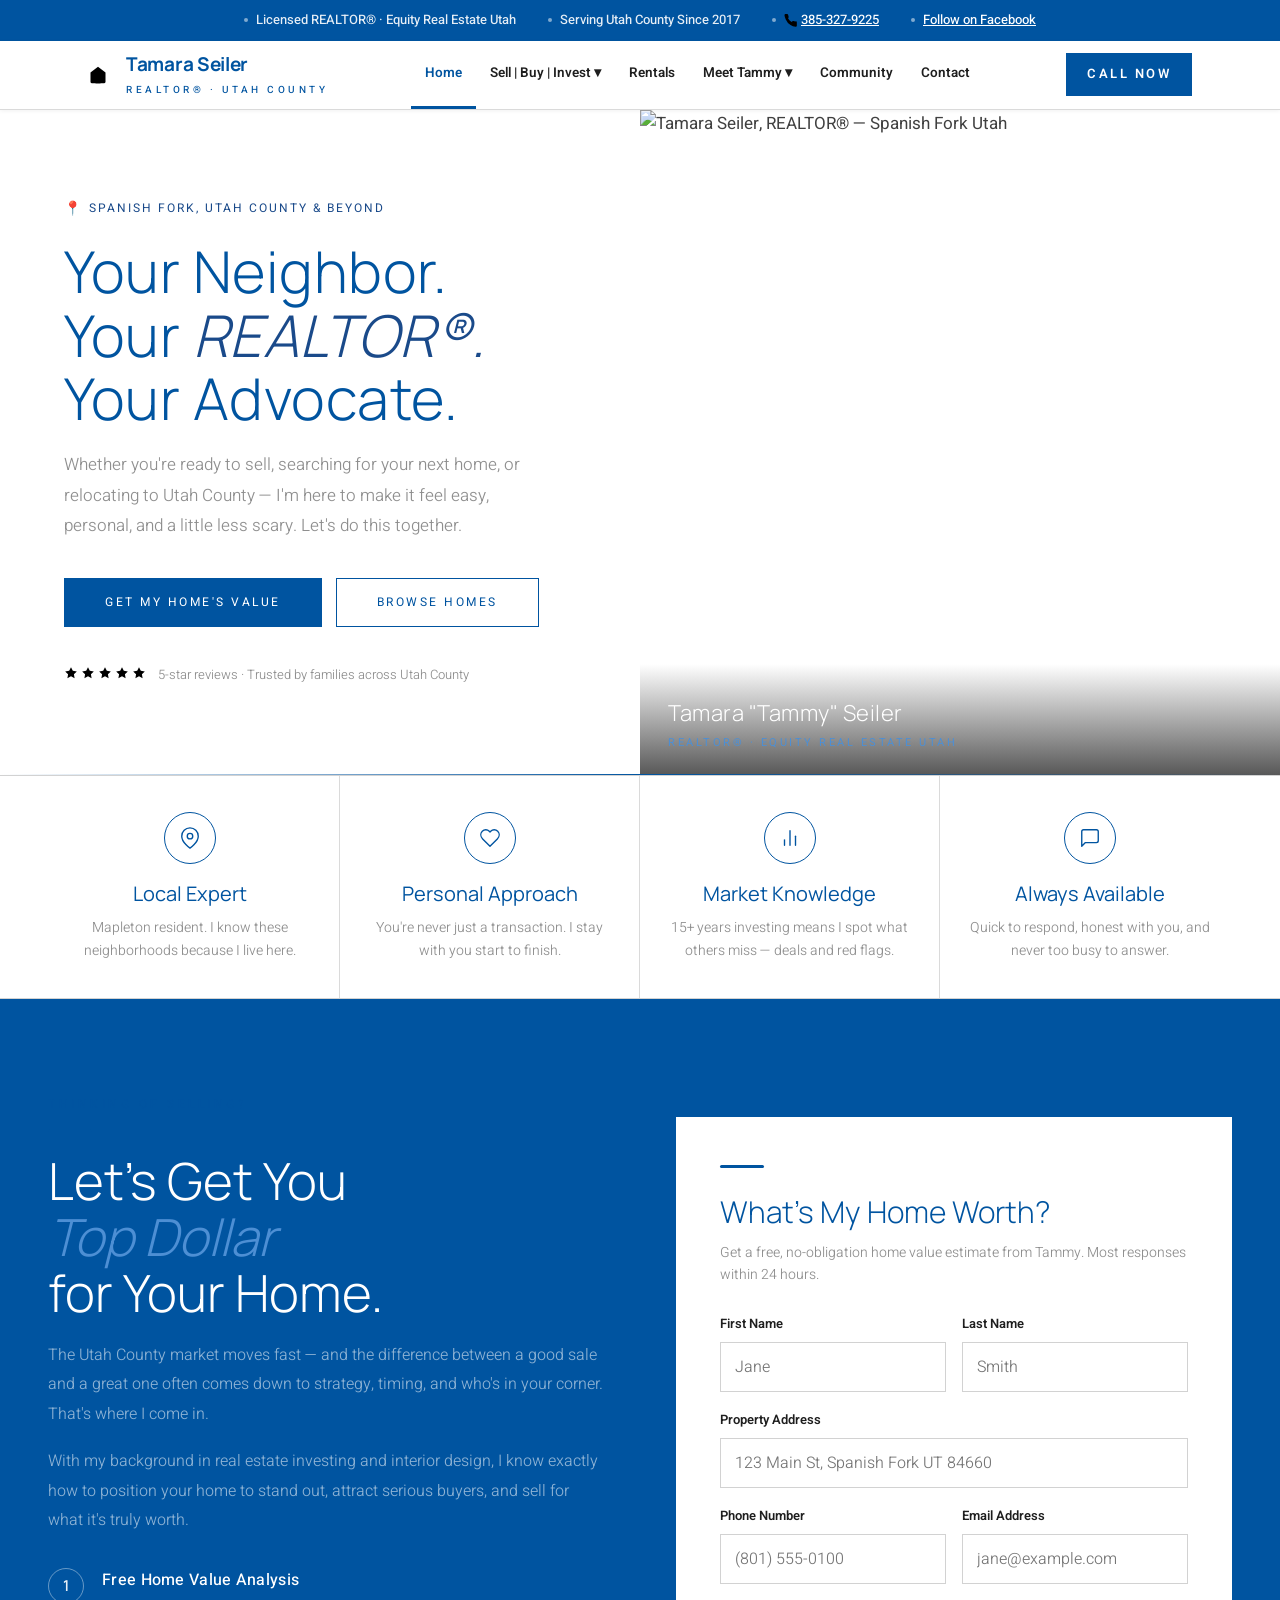
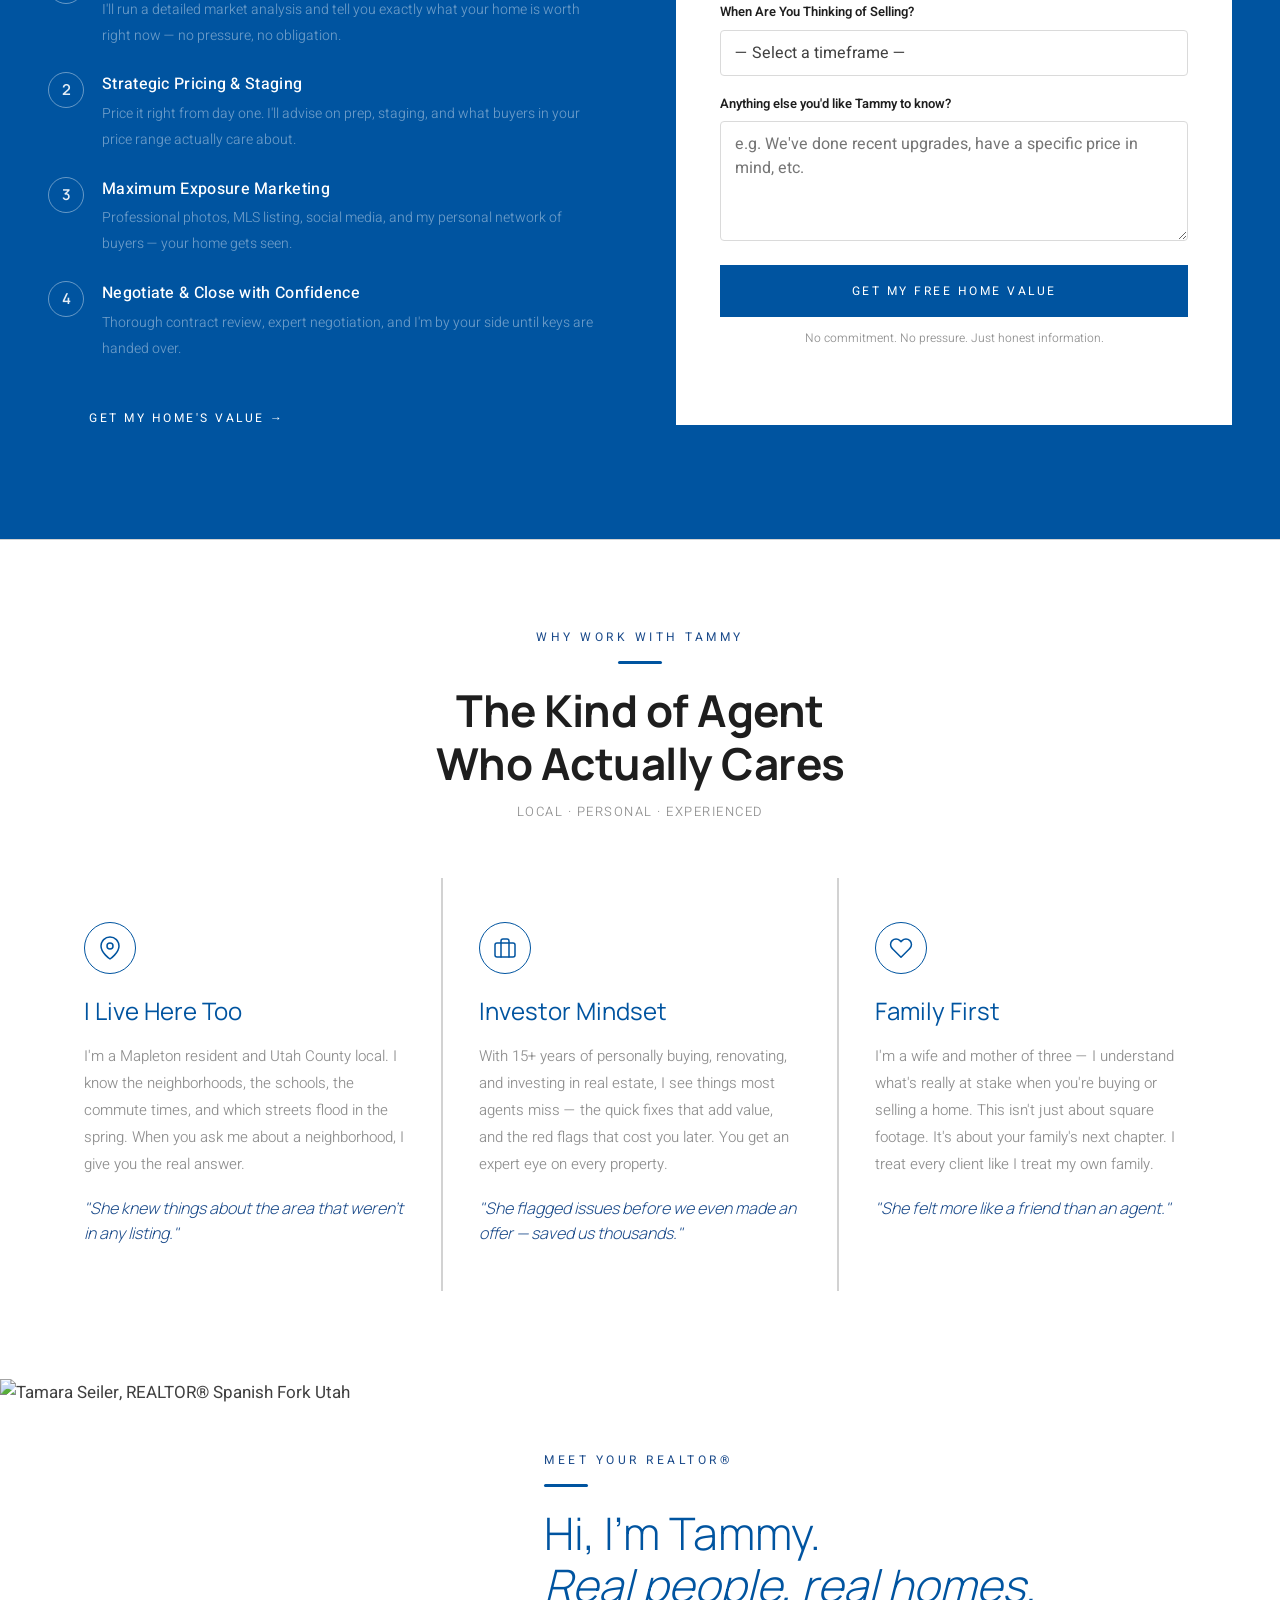
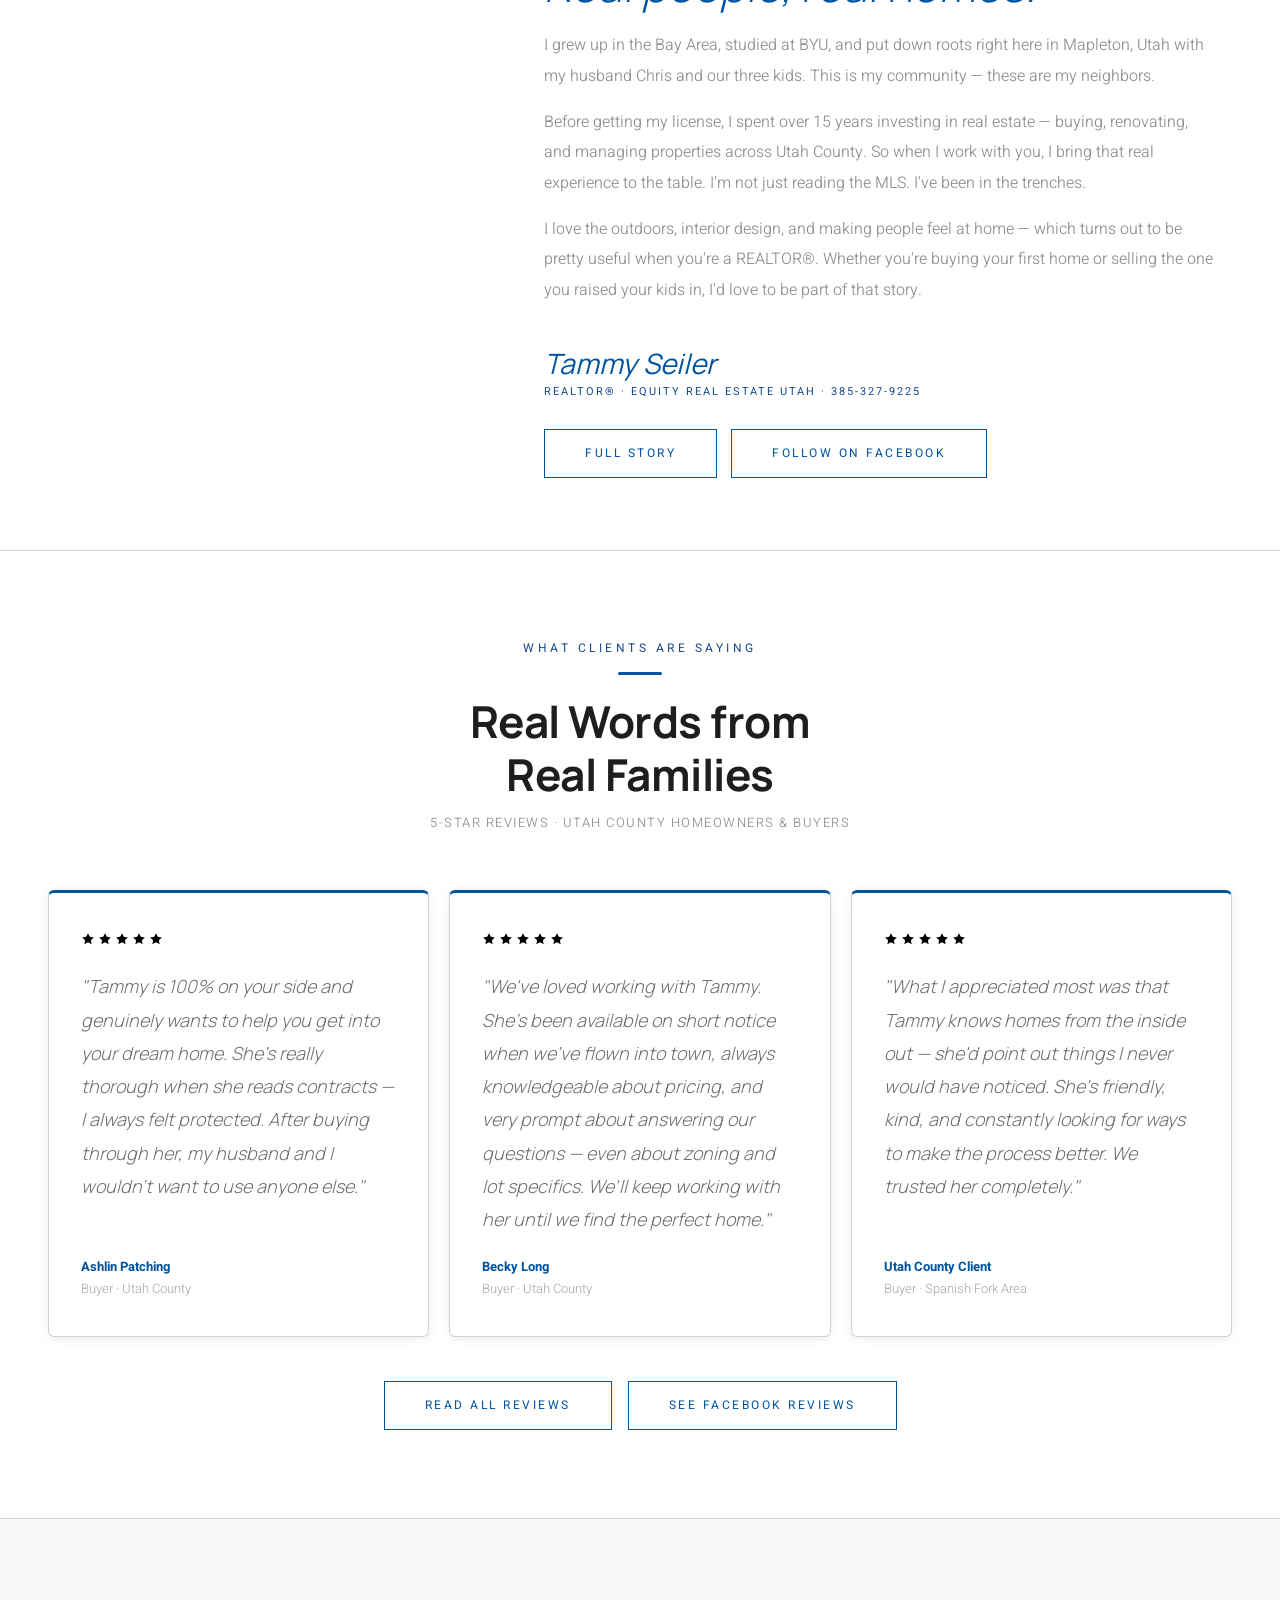
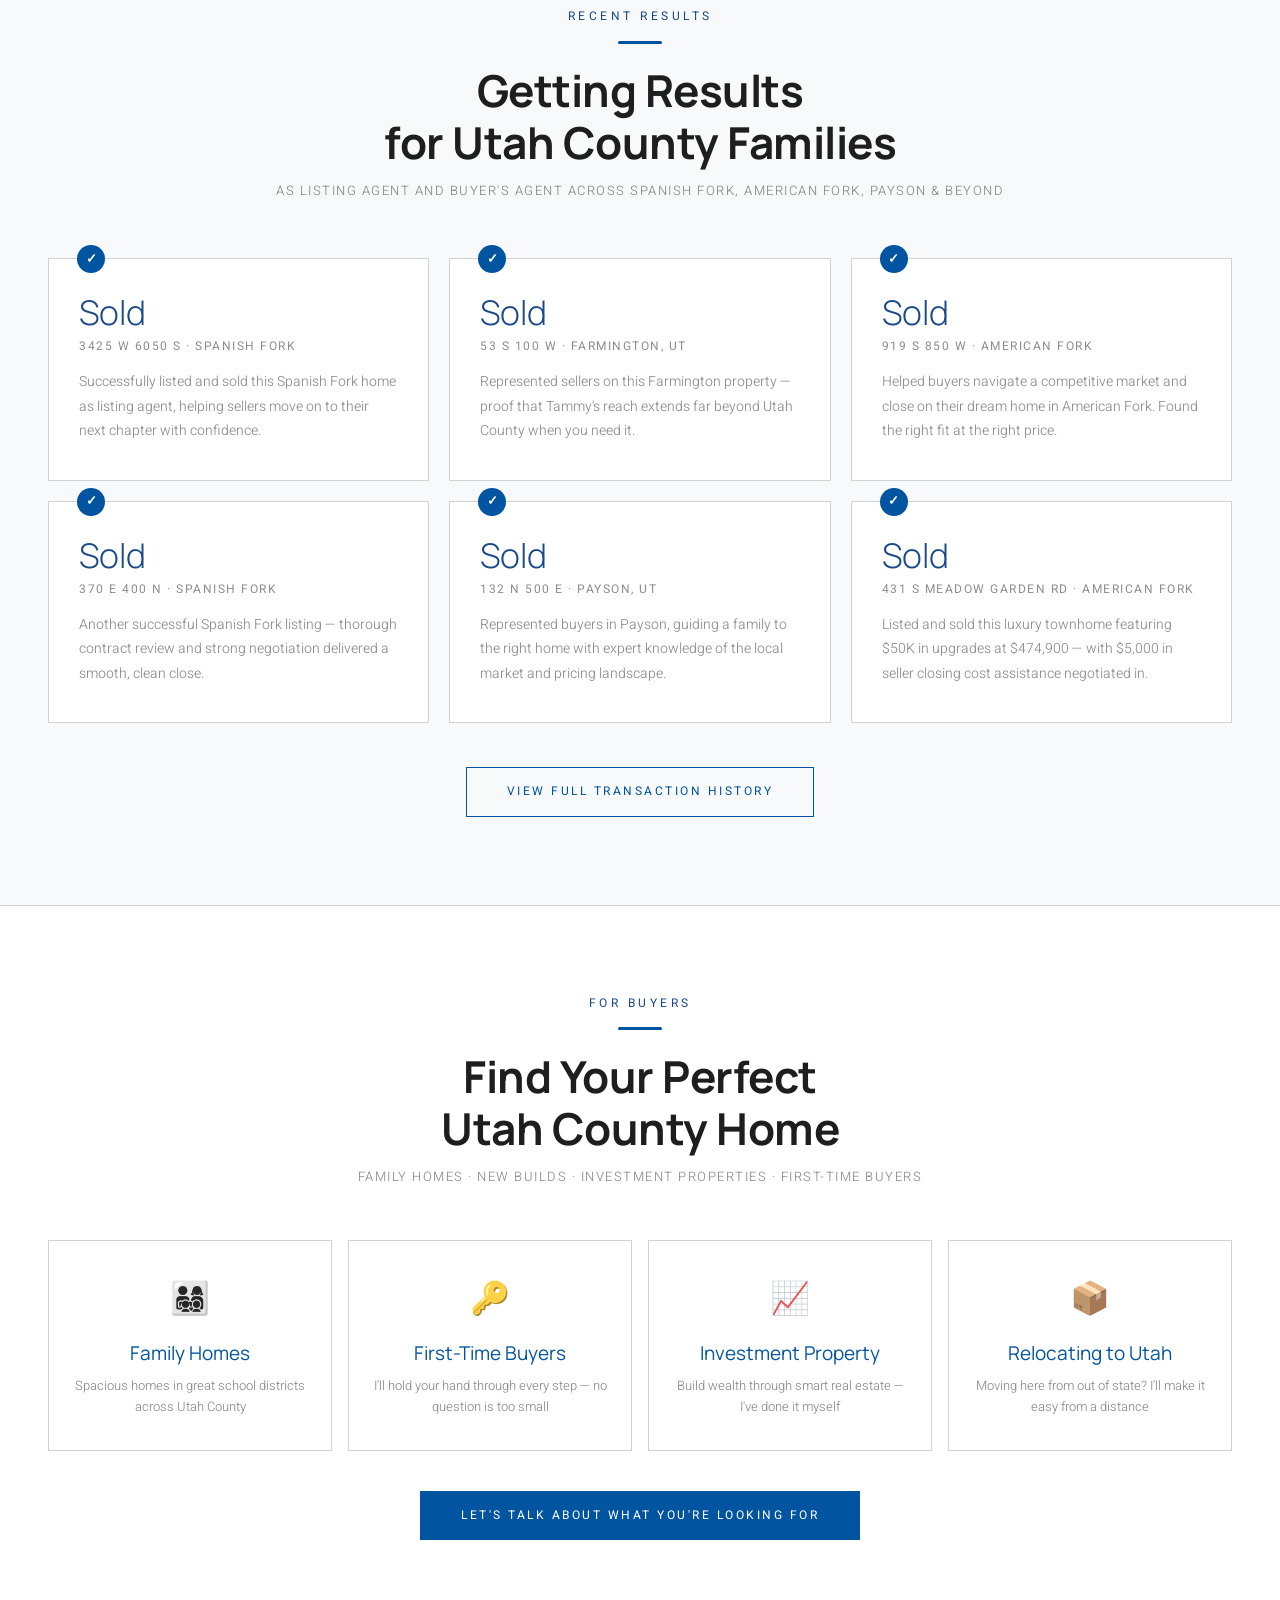
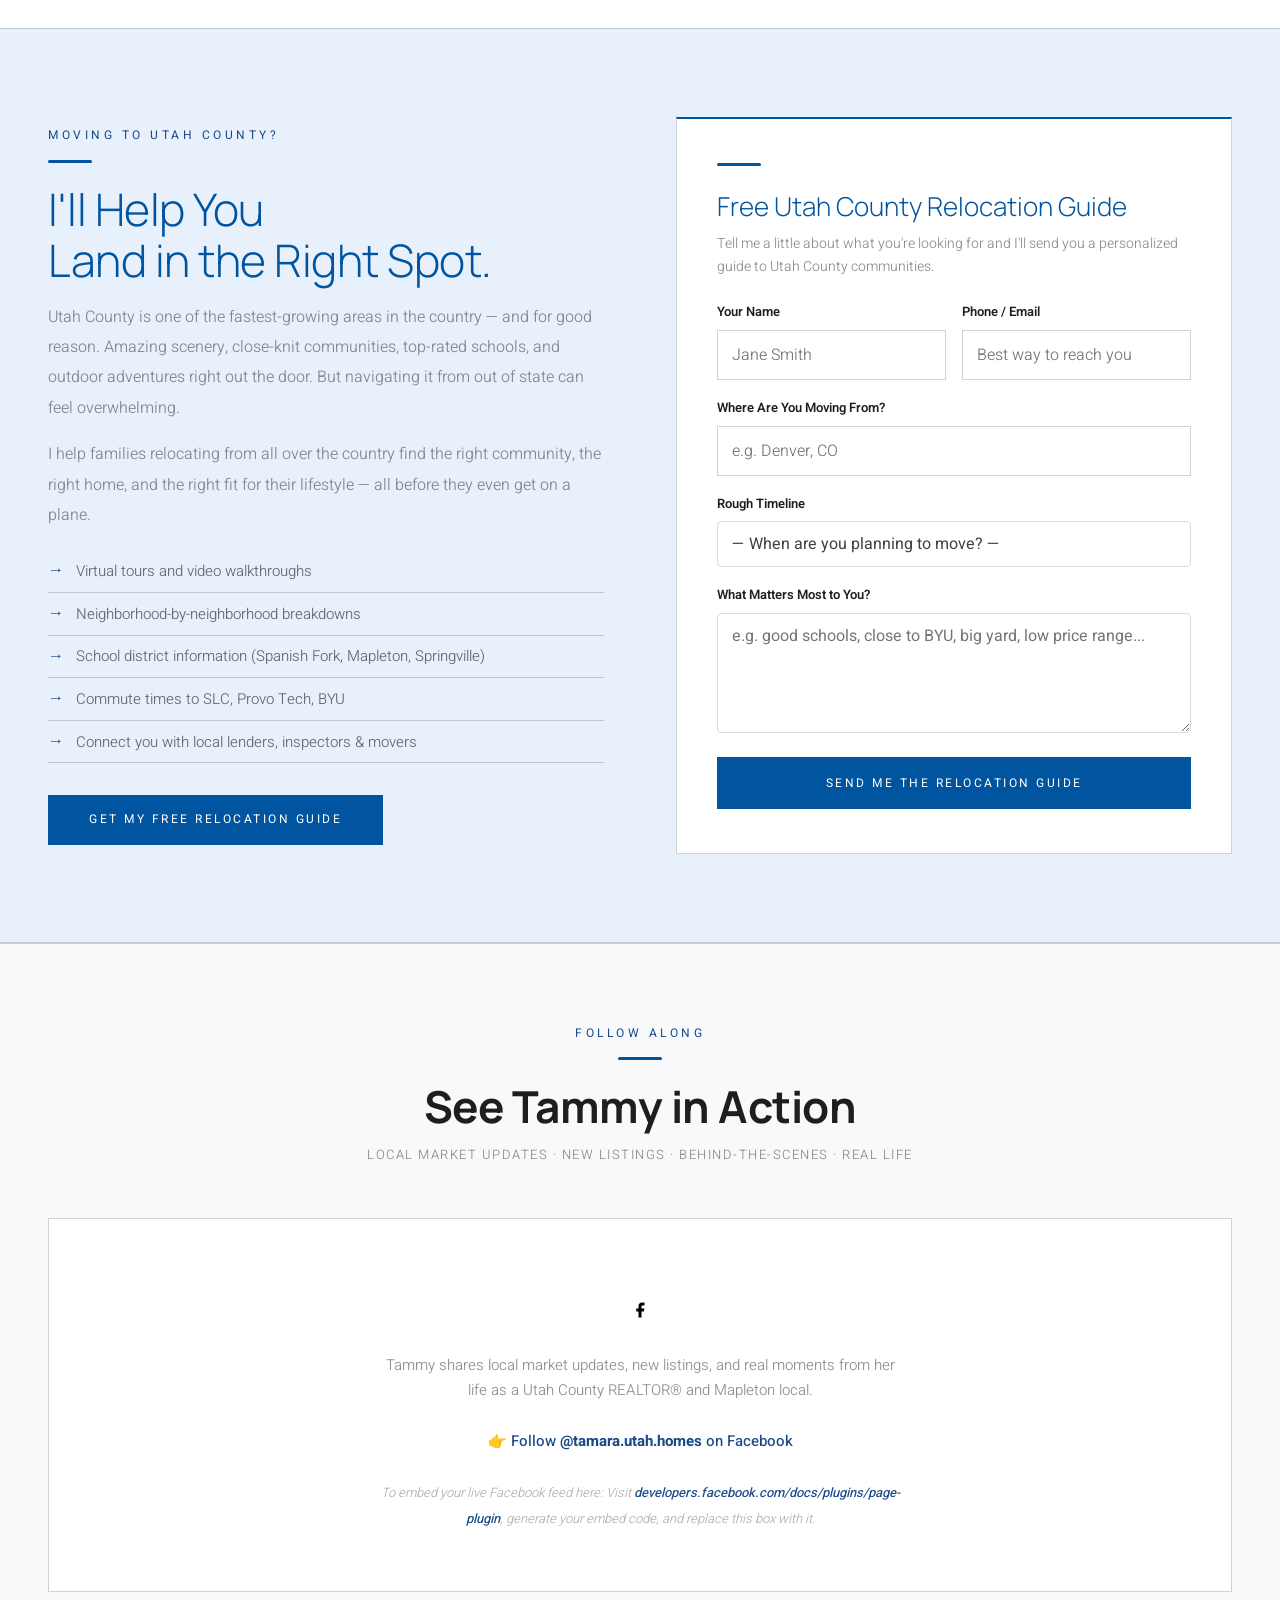
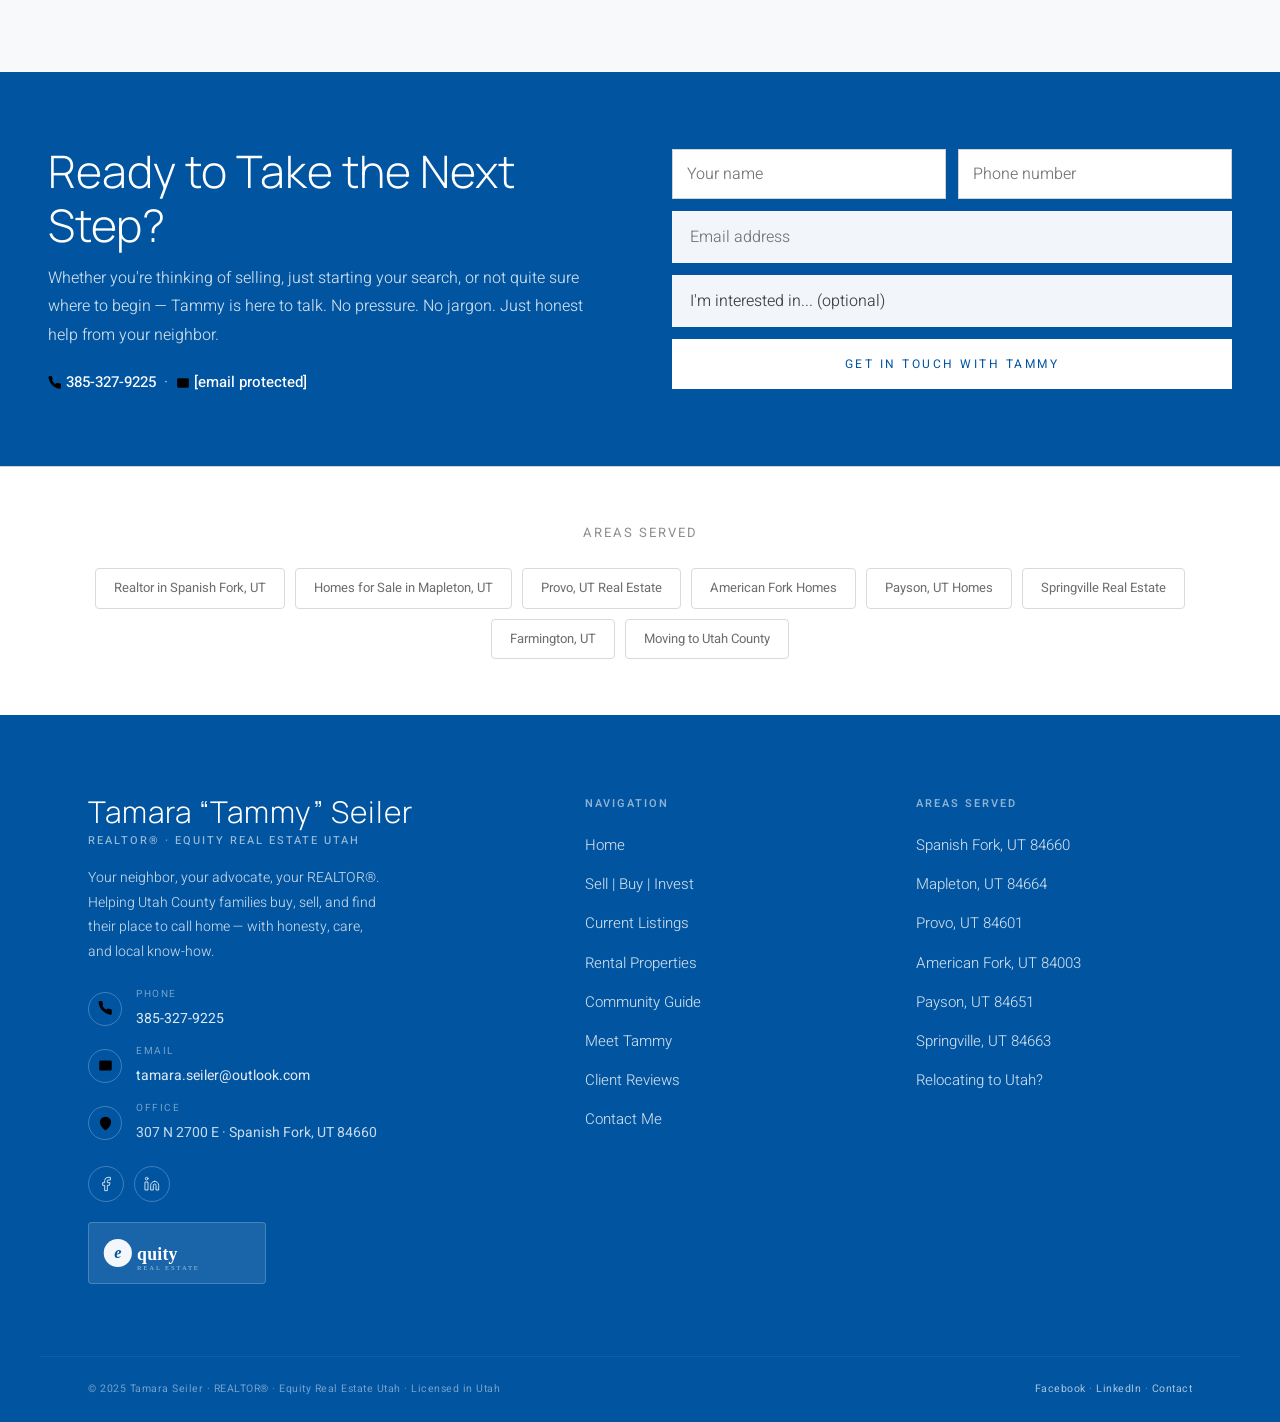
==== index.html @ 24fdd8fa "Added initial changes for Tammy's website" ====
<!DOCTYPE html>
<html lang="en">
<head>
  <meta charset="UTF-8"/>
  <meta name="viewport" content="width=device-width, initial-scale=1.0"/>
  <title>Tamara Seiler · REALTOR® | Homes for Sale in Utah County | Spanish Fork, Mapleton, Provo</title>
  <meta name="description" content="Tamara Seiler is a trusted REALTOR® serving Spanish Fork, Mapleton, Provo, and all of Utah County. Specializing in helping families buy and sell homes. Call 385-327-9225."/>
  <meta name="keywords" content="realtor Spanish Fork Utah, homes for sale Utah County, Mapleton real estate, Provo homes for sale, sell my home Utah, Tamara Seiler realtor"/>
  <link rel="stylesheet" href="style.css"/>
  <!-- Open Graph -->
  <meta property="og:title" content="Tamara Seiler · REALTOR® | Utah County Real Estate"/>
  <meta property="og:description" content="Helping families buy and sell homes across Utah County. Local expert, personal approach. Call 385-327-9225."/>
  <meta property="og:type" content="website"/>
</head>
<body>

<!-- ════════════════════════════════════════════════════════════
     TRUST BAR — quick credibility at the very top
     ════════════════════════════════════════════════════════════ -->
<div class="trust-bar">
  <div class="tb-item"><span class="tb-dot"></span><span>Licensed REALTOR® · Equity Real Estate Utah</span></div>
  <div class="tb-item"><span class="tb-dot"></span><span>Serving Utah County Since 2017</span></div>
  <div class="tb-item"><span class="tb-dot"></span><span><span style="display:inline-flex;align-items:center;vertical-align:middle;"><svg width="14" height="14" viewBox="0 0 24 24"><path d="M22 16.92v3a2 2 0 01-2.18 2 19.79 19.79 0 01-8.63-3.07A19.5 19.5 0 013.07 9.5 19.79 19.79 0 01.86 2.18 2 2 0 012.18 0h3a2 2 0 012 1.72 12.84 12.84 0 00.7 2.81 2 2 0 01-.45 2.11L7.09 7.91a16 16 0 006 6l1.27-1.27a2 2 0 012.11-.45 12.84 12.84 0 002.81.7A2 2 0 0122 14.92v2.02z"/></svg></span> <a href="tel:3853279225">385-327-9225</a></span></div>
  <div class="tb-item"><span class="tb-dot"></span><a href="https://www.facebook.com/tamara.utah.homes/" target="_blank" rel="noopener">Follow on Facebook</a></div>
</div>

<!-- ════════════════════════════════════════════════════════════
     NAVIGATION
     ════════════════════════════════════════════════════════════ -->
<header>
  <div class="nav-inner">
    <a class="nav-brand" href="index.html">
      <span style="color:var(--equity-blue);display:flex;align-items:center;flex-shrink:0;"><svg width="20" height="20" viewBox="0 0 24 24"><path d="M3 9l9-7 9 7v11a2 2 0 01-2 2H5a2 2 0 01-2-2z"/><polyline points="9 22 9 12 15 12 15 22"/></svg></span>
      <div style="margin-left:8px;">
        <span class="brand-name">Tamara Seiler</span>
        <span class="brand-sub">REALTOR&reg; &middot; Utah County</span>
      </div>
    </a>
    <ul class="nav-links">
      <li><a href="index.html" class="active">Home</a></li>
      <li class="has-dropdown">
        <a href="buy-sell-invest.html">Sell | Buy | Invest &#9662;</a>
        <div class="dropdown">
          <a href="buy-sell-invest.html#sell">Sell Your Home</a>
          <a href="buy-sell-invest.html#buy">Buy a Home</a>
          <a href="buy-sell-invest.html#invest">Invest</a>
          <a href="featured-listings.html">Current Listings</a>
        </div>
      </li>
      <li><a href="rentals.html">Rentals</a></li>
      <li class="has-dropdown">
        <a href="about.html">Meet Tammy &#9662;</a>
        <div class="dropdown">
          <a href="about.html">About Tammy</a>
          <a href="client-testimonials.html">Client Reviews</a>
        </div>
      </li>
      <li><a href="community.html">Community</a></li>
      <li><a href="contact.html">Contact</a></li>
    </ul>
    <div class="nav-right">
      <a href="tel:3853279225" class="btn btn-gold" style="padding:10px 20px;font-size:13px;font-weight:600;white-space:nowrap;">Call Now</a>
    </div>
    <button class="hamburger" aria-label="Menu"><span></span><span></span><span></span></button>
  </div>
</header>

<!-- ════════════════════════════════════════════════════════════
     HERO — Above the fold. Personal photo + dual CTA.
     H1 optimized for "Realtor Spanish Fork / Utah County"
     ════════════════════════════════════════════════════════════ -->
<section class="hero-v5" aria-label="Welcome">
  <div class="hero-v5-text">
    <div class="location-tag">Spanish Fork, Utah County &amp; Beyond</div>
    <h1>Your Neighbor.<br/>Your <em>REALTOR®.</em><br/>Your Advocate.</h1>
    <p class="hero-sub">
      Whether you're ready to sell, searching for your next home, or relocating to Utah County — I'm here to make it feel easy, personal, and a little less scary. Let's do this together.
    </p>
    <div class="hero-dual-cta">
      <a href="buy-sell-invest.html" class="btn btn-ink">Get My Home's Value</a>
      <a href="featured-listings.html" class="btn btn-outline">Browse Homes</a>
    </div>
    <div class="hero-social-proof">
      <span class="star-row"><span style="display:inline-flex;gap:3px;color:var(--equity-blue);"><svg width="14" height="14" viewBox="0 0 24 24"><polygon points="12 2 15.09 8.26 22 9.27 17 14.14 18.18 21.02 12 17.77 5.82 21.02 7 14.14 2 9.27 8.91 8.26 12 2"/></svg> <svg width="14" height="14" viewBox="0 0 24 24"><polygon points="12 2 15.09 8.26 22 9.27 17 14.14 18.18 21.02 12 17.77 5.82 21.02 7 14.14 2 9.27 8.91 8.26 12 2"/></svg> <svg width="14" height="14" viewBox="0 0 24 24"><polygon points="12 2 15.09 8.26 22 9.27 17 14.14 18.18 21.02 12 17.77 5.82 21.02 7 14.14 2 9.27 8.91 8.26 12 2"/></svg> <svg width="14" height="14" viewBox="0 0 24 24"><polygon points="12 2 15.09 8.26 22 9.27 17 14.14 18.18 21.02 12 17.77 5.82 21.02 7 14.14 2 9.27 8.91 8.26 12 2"/></svg> <svg width="14" height="14" viewBox="0 0 24 24"><polygon points="12 2 15.09 8.26 22 9.27 17 14.14 18.18 21.02 12 17.77 5.82 21.02 7 14.14 2 9.27 8.91 8.26 12 2"/></svg></span></span>
      <span>5-star reviews · Trusted by families across Utah County</span>
    </div>
  </div>
  <div class="hero-v5-image">
    <img src="https://static.wixstatic.com/media/86c47d_b4194c6c45da4a6fa59b21c5eb4eb479~mv2.jpg"
         alt="Tamara Seiler, REALTOR® — Spanish Fork Utah"
         loading="eager"/>
    <div class="img-caption">
      <div class="caption-name">Tamara "Tammy" Seiler</div>
      <div class="caption-title">REALTOR® · Equity Real Estate Utah</div>
    </div>
  </div>
</section>

<!-- ════════════════════════════════════════════════════════════
     VALUE PROPS — Quick-scan trust signals below the fold
     ════════════════════════════════════════════════════════════ -->
<div class="value-strip">
  <div class="value-strip-inner">
    <div class="value-item">
      <div class="value-icon" style="display:flex;justify-content:center;margin-bottom:14px;"><span class="lux-icon"><svg width="22" height="22" viewBox="0 0 24 24"><path d="M21 10c0 7-9 13-9 13s-9-6-9-13a9 9 0 0118 0z"/><circle cx="12" cy="10" r="3"/></svg></span></div>
      <div class="value-title">Local Expert</div>
      <div class="value-desc">Mapleton resident. I know these neighborhoods because I live here.</div>
    </div>
    <div class="value-item">
      <div class="value-icon" style="display:flex;justify-content:center;margin-bottom:14px;"><span class="lux-icon"><svg width="22" height="22" viewBox="0 0 24 24"><path d="M20.42 4.58a5.4 5.4 0 00-7.65 0l-.77.78-.77-.78a5.4 5.4 0 00-7.65 0C1.46 6.7 1.33 10.28 4 13l8 8 8-8c2.67-2.72 2.54-6.3.42-8.42z"/></svg></span></div>
      <div class="value-title">Personal Approach</div>
      <div class="value-desc">You're never just a transaction. I stay with you start to finish.</div>
    </div>
    <div class="value-item">
      <div class="value-icon" style="display:flex;justify-content:center;margin-bottom:14px;"><span class="lux-icon"><svg width="22" height="22" viewBox="0 0 24 24"><line x1="18" y1="20" x2="18" y2="10"/><line x1="12" y1="20" x2="12" y2="4"/><line x1="6" y1="20" x2="6" y2="14"/></svg></span></div>
      <div class="value-title">Market Knowledge</div>
      <div class="value-desc">15+ years investing means I spot what others miss — deals and red flags.</div>
    </div>
    <div class="value-item">
      <div class="value-icon" style="display:flex;justify-content:center;margin-bottom:14px;"><span class="lux-icon"><svg width="22" height="22" viewBox="0 0 24 24"><path d="M21 15a2 2 0 01-2 2H7l-4 4V5a2 2 0 012-2h14a2 2 0 012 2z"/></svg></span></div>
      <div class="value-title">Always Available</div>
      <div class="value-desc">Quick to respond, honest with you, and never too busy to answer.</div>
    </div>
  </div>
</div>

<!-- ════════════════════════════════════════════════════════════
     SELLER SECTION — HIGH PRIORITY lead generation
     Target: homeowners thinking about selling
     ════════════════════════════════════════════════════════════ -->
<section class="seller-section" id="sell" aria-label="Sell your home">
  <div class="seller-inner">
    <div class="seller-text">
      <span class="eyebrow">Thinking of Selling?</span>
      <div class="gold-rule"></div>
      <h2>Let's Get You<br/><em>Top Dollar</em><br/>for Your Home.</h2>
      <p>
        The Utah County market moves fast — and the difference between a good sale and a great one often comes down to strategy, timing, and who's in your corner. That's where I come in.
      </p>
      <p>
        With my background in real estate investing and interior design, I know exactly how to position your home to stand out, attract serious buyers, and sell for what it's truly worth.
      </p>
      <div class="seller-steps">
        <div class="seller-step">
          <div class="seller-step-num">1</div>
          <div class="seller-step-body">
            <h4>Free Home Value Analysis</h4>
            <p>I'll run a detailed market analysis and tell you exactly what your home is worth right now — no pressure, no obligation.</p>
          </div>
        </div>
        <div class="seller-step">
          <div class="seller-step-num">2</div>
          <div class="seller-step-body">
            <h4>Strategic Pricing &amp; Staging</h4>
            <p>Price it right from day one. I'll advise on prep, staging, and what buyers in your price range actually care about.</p>
          </div>
        </div>
        <div class="seller-step">
          <div class="seller-step-num">3</div>
          <div class="seller-step-body">
            <h4>Maximum Exposure Marketing</h4>
            <p>Professional photos, MLS listing, social media, and my personal network of buyers — your home gets seen.</p>
          </div>
        </div>
        <div class="seller-step">
          <div class="seller-step-num">4</div>
          <div class="seller-step-body">
            <h4>Negotiate &amp; Close with Confidence</h4>
            <p>Thorough contract review, expert negotiation, and I'm by your side until keys are handed over.</p>
          </div>
        </div>
      </div>
      <a href="buy-sell-invest.html" class="btn btn-gold">Get My Home's Value →</a>
    </div>

    <!-- Seller lead capture form -->
    <div class="seller-form-card">
      <div class="gold-rule"></div>
      <h3>What's My Home Worth?</h3>
      <p>Get a free, no-obligation home value estimate from Tammy. Most responses within 24 hours.</p>
      <form data-form="home-value" id="homeValueForm">
        <div class="form-2col">
          <div class="input-group">
            <label class="input-label">First Name</label>
            <input class="input-field" type="text" name="firstName" placeholder="Jane" required/>
          </div>
          <div class="input-group">
            <label class="input-label">Last Name</label>
            <input class="input-field" type="text" name="lastName" placeholder="Smith" required/>
          </div>
        </div>
        <div class="input-group">
          <label class="input-label">Property Address</label>
          <input class="input-field" type="text" name="address" placeholder="123 Main St, Spanish Fork UT 84660" required/>
        </div>
        <div class="form-2col">
          <div class="input-group">
            <label class="input-label">Phone Number</label>
            <input class="input-field" type="tel" name="phone" placeholder="(801) 555-0100"/>
          </div>
          <div class="input-group">
            <label class="input-label">Email Address</label>
            <input class="input-field" type="email" name="email" placeholder="jane@example.com" required/>
          </div>
        </div>
        <div class="input-group">
          <label class="input-label">When Are You Thinking of Selling?</label>
          <select class="input-field" name="timeline">
            <option value="">— Select a timeframe —</option>
            <option>Right away (0–3 months)</option>
            <option>Within 6 months</option>
            <option>Just exploring for now</option>
            <option>Not sure yet</option>
          </select>
        </div>
        <div class="input-group" style="margin-bottom:24px;">
          <label class="input-label">Anything else you'd like Tammy to know?</label>
          <textarea class="input-field" name="notes" rows="3" placeholder="e.g. We've done recent upgrades, have a specific price in mind, etc."></textarea>
        </div>
        <button type="submit" class="btn btn-gold" style="width:100%;display:block;text-align:center;padding:16px;">
          Get My Free Home Value
        </button>
        <div class="form-success" id="homeValueSuccess">
          Thank you! Tammy will review your property and reach out within 24 hours.
        </div>
        <p style="font-size:12px;color:var(--stone);text-align:center;margin-top:12px;font-weight:300;">
          No commitment. No pressure. Just honest information.
        </p>
      </form>
    </div>
  </div>
</section>

<!-- ════════════════════════════════════════════════════════════
     WHY WORK WITH TAMMY
     ════════════════════════════════════════════════════════════ -->
<section class="why-section" aria-label="Why work with Tammy">
  <div class="why-inner">
    <div class="text-center">
      <span class="eyebrow">Why Work With Tammy</span>
      <div class="gold-rule center"></div>
      <h2 class="section-title">The Kind of Agent<br/>Who Actually Cares</h2>
      <p class="section-sub">Local · Personal · Experienced</p>
    </div>
    <div class="why-grid">
      <div class="why-card">
        <div class="why-card-icon"><span style="display:inline-flex;align-items:center;vertical-align:middle;"><svg width="14" height="14" viewBox="0 0 24 24"><path d="M21 10c0 7-9 13-9 13s-9-6-9-13a9 9 0 0118 0z"/><circle cx="12" cy="10" r="3"/></svg></span></div>
        <h3>I Live Here Too</h3>
        <p>I'm a Mapleton resident and Utah County local. I know the neighborhoods, the schools, the commute times, and which streets flood in the spring. When you ask me about a neighborhood, I give you the real answer.</p>
        <div class="why-quote">"She knew things about the area that weren't in any listing."</div>
      </div>
      <div class="why-card">
        <div class="why-card-icon"><svg width="24" height="24" viewBox="0 0 24 24"><rect x="2" y="7" width="20" height="14" rx="2"/><path d="M16 21V5a2 2 0 00-2-2h-4a2 2 0 00-2 2v16"/></svg></div>
        <h3>Investor Mindset</h3>
        <p>With 15+ years of personally buying, renovating, and investing in real estate, I see things most agents miss — the quick fixes that add value, and the red flags that cost you later. You get an expert eye on every property.</p>
        <div class="why-quote">"She flagged issues before we even made an offer — saved us thousands."</div>
      </div>
      <div class="why-card">
        <div class="why-card-icon"><svg width="24" height="24" viewBox="0 0 24 24"><path d="M20.84 4.61a5.5 5.5 0 00-7.78 0L12 5.67l-1.06-1.06a5.5 5.5 0 00-7.78 7.78l1.06 1.06L12 21.23l7.78-7.78 1.06-1.06a5.5 5.5 0 000-7.78z"/></svg></div>
        <h3>Family First</h3>
        <p>I'm a wife and mother of three — I understand what's really at stake when you're buying or selling a home. This isn't just about square footage. It's about your family's next chapter. I treat every client like I treat my own family.</p>
        <div class="why-quote">"She felt more like a friend than an agent."</div>
      </div>
    </div>
  </div>
</section>

<!-- ════════════════════════════════════════════════════════════
     MEET TAMMY — Personal story, brief
     ════════════════════════════════════════════════════════════ -->
<section aria-label="About Tamara Seiler">
  <div class="about-split">
    <div class="about-split-img">
      <img src="https://static.wixstatic.com/media/86c47d_b4194c6c45da4a6fa59b21c5eb4eb479~mv2.jpg"
           alt="Tamara Seiler, REALTOR® Spanish Fork Utah"
           loading="lazy"/>
    </div>
    <div class="about-split-text">
      <span class="eyebrow">Meet Your REALTOR®</span>
      <div class="gold-rule"></div>
      <h2>Hi, I'm Tammy.<br/><em>Real people, real homes.</em></h2>
      <p>
        I grew up in the Bay Area, studied at BYU, and put down roots right here in Mapleton, Utah with my husband Chris and our three kids. This is my community — these are my neighbors.
      </p>
      <p>
        Before getting my license, I spent over 15 years investing in real estate — buying, renovating, and managing properties across Utah County. So when I work with you, I bring that real experience to the table. I'm not just reading the MLS. I've been in the trenches.
      </p>
      <p>
        I love the outdoors, interior design, and making people feel at home — which turns out to be pretty useful when you're a REALTOR®. Whether you're buying your first home or selling the one you raised your kids in, I'd love to be part of that story.
      </p>
      <div class="signature">Tammy Seiler</div>
      <div class="sig-title">REALTOR® · Equity Real Estate Utah · 385-327-9225</div>
      <div style="margin-top:28px;display:flex;gap:14px;flex-wrap:wrap;">
        <a href="about.html" class="btn btn-outline">Full Story</a>
        <a href="https://www.facebook.com/tamara.utah.homes/" target="_blank" rel="noopener" class="btn btn-outline-gold">Follow on Facebook</a>
      </div>
    </div>
  </div>
</section>

<!-- ════════════════════════════════════════════════════════════
     TESTIMONIALS — Social proof, trust building
     ════════════════════════════════════════════════════════════ -->
<section class="testimonials-v5" aria-label="Client reviews">
  <div class="testimonials-v5-inner">
    <div class="text-center">
      <span class="eyebrow">What Clients Are Saying</span>
      <div class="gold-rule center"></div>
      <h2 class="section-title">Real Words from<br/>Real Families</h2>
      <p class="section-sub">5-star reviews · Utah County homeowners &amp; buyers</p>
    </div>
    <div class="testimonials-v5-grid">
      <div class="tcard">
        <div class="tcard-stars"><span style="display:inline-flex;gap:3px;color:var(--equity-blue);"><svg width="14" height="14" viewBox="0 0 24 24"><polygon points="12 2 15.09 8.26 22 9.27 17 14.14 18.18 21.02 12 17.77 5.82 21.02 7 14.14 2 9.27 8.91 8.26 12 2"/></svg> <svg width="14" height="14" viewBox="0 0 24 24"><polygon points="12 2 15.09 8.26 22 9.27 17 14.14 18.18 21.02 12 17.77 5.82 21.02 7 14.14 2 9.27 8.91 8.26 12 2"/></svg> <svg width="14" height="14" viewBox="0 0 24 24"><polygon points="12 2 15.09 8.26 22 9.27 17 14.14 18.18 21.02 12 17.77 5.82 21.02 7 14.14 2 9.27 8.91 8.26 12 2"/></svg> <svg width="14" height="14" viewBox="0 0 24 24"><polygon points="12 2 15.09 8.26 22 9.27 17 14.14 18.18 21.02 12 17.77 5.82 21.02 7 14.14 2 9.27 8.91 8.26 12 2"/></svg> <svg width="14" height="14" viewBox="0 0 24 24"><polygon points="12 2 15.09 8.26 22 9.27 17 14.14 18.18 21.02 12 17.77 5.82 21.02 7 14.14 2 9.27 8.91 8.26 12 2"/></svg></span></div>
        <div class="tcard-text">
          "Tammy is 100% on your side and genuinely wants to help you get into your dream home. She's really thorough when she reads contracts — I always felt protected. After buying through her, my husband and I wouldn't want to use anyone else."
        </div>
        <div class="tcard-author">Ashlin Patching</div>
        <div class="tcard-detail">Buyer · Utah County</div>
      </div>
      <div class="tcard">
        <div class="tcard-stars"><span style="display:inline-flex;gap:3px;color:var(--equity-blue);"><svg width="14" height="14" viewBox="0 0 24 24"><polygon points="12 2 15.09 8.26 22 9.27 17 14.14 18.18 21.02 12 17.77 5.82 21.02 7 14.14 2 9.27 8.91 8.26 12 2"/></svg> <svg width="14" height="14" viewBox="0 0 24 24"><polygon points="12 2 15.09 8.26 22 9.27 17 14.14 18.18 21.02 12 17.77 5.82 21.02 7 14.14 2 9.27 8.91 8.26 12 2"/></svg> <svg width="14" height="14" viewBox="0 0 24 24"><polygon points="12 2 15.09 8.26 22 9.27 17 14.14 18.18 21.02 12 17.77 5.82 21.02 7 14.14 2 9.27 8.91 8.26 12 2"/></svg> <svg width="14" height="14" viewBox="0 0 24 24"><polygon points="12 2 15.09 8.26 22 9.27 17 14.14 18.18 21.02 12 17.77 5.82 21.02 7 14.14 2 9.27 8.91 8.26 12 2"/></svg> <svg width="14" height="14" viewBox="0 0 24 24"><polygon points="12 2 15.09 8.26 22 9.27 17 14.14 18.18 21.02 12 17.77 5.82 21.02 7 14.14 2 9.27 8.91 8.26 12 2"/></svg></span></div>
        <div class="tcard-text">
          "We've loved working with Tammy. She's been available on short notice when we've flown into town, always knowledgeable about pricing, and very prompt about answering our questions — even about zoning and lot specifics. We'll keep working with her until we find the perfect home."
        </div>
        <div class="tcard-author">Becky Long</div>
        <div class="tcard-detail">Buyer · Utah County</div>
      </div>
      <div class="tcard">
        <div class="tcard-stars"><span style="display:inline-flex;gap:3px;color:var(--equity-blue);"><svg width="14" height="14" viewBox="0 0 24 24"><polygon points="12 2 15.09 8.26 22 9.27 17 14.14 18.18 21.02 12 17.77 5.82 21.02 7 14.14 2 9.27 8.91 8.26 12 2"/></svg> <svg width="14" height="14" viewBox="0 0 24 24"><polygon points="12 2 15.09 8.26 22 9.27 17 14.14 18.18 21.02 12 17.77 5.82 21.02 7 14.14 2 9.27 8.91 8.26 12 2"/></svg> <svg width="14" height="14" viewBox="0 0 24 24"><polygon points="12 2 15.09 8.26 22 9.27 17 14.14 18.18 21.02 12 17.77 5.82 21.02 7 14.14 2 9.27 8.91 8.26 12 2"/></svg> <svg width="14" height="14" viewBox="0 0 24 24"><polygon points="12 2 15.09 8.26 22 9.27 17 14.14 18.18 21.02 12 17.77 5.82 21.02 7 14.14 2 9.27 8.91 8.26 12 2"/></svg> <svg width="14" height="14" viewBox="0 0 24 24"><polygon points="12 2 15.09 8.26 22 9.27 17 14.14 18.18 21.02 12 17.77 5.82 21.02 7 14.14 2 9.27 8.91 8.26 12 2"/></svg></span></div>
        <div class="tcard-text">
          "What I appreciated most was that Tammy knows homes from the inside out — she'd point out things I never would have noticed. She's friendly, kind, and constantly looking for ways to make the process better. We trusted her completely."
        </div>
        <div class="tcard-author">Utah County Client</div>
        <div class="tcard-detail">Buyer · Spanish Fork Area</div>
      </div>
    </div>
    <div class="text-center" style="margin-top:44px;">
      <a href="client-testimonials.html" class="btn btn-outline">Read All Reviews</a>
      &nbsp;&nbsp;
      <a href="https://www.facebook.com/tamara.utah.homes/" target="_blank" rel="noopener" class="btn btn-outline-gold">See Facebook Reviews</a>
    </div>
  </div>
</section>

<!-- ════════════════════════════════════════════════════════════
     RECENT SUCCESS STORIES
     ════════════════════════════════════════════════════════════ -->
<section class="success-section" aria-label="Recent sales results">
  <div class="success-inner">
    <div class="text-center">
      <span class="eyebrow">Recent Results</span>
      <div class="gold-rule center"></div>
      <h2 class="section-title">Getting Results<br/>for Utah County Families</h2>
      <p class="section-sub">As listing agent and buyer's agent across Spanish Fork, American Fork, Payson &amp; beyond</p>
    </div>
    <div class="success-grid">
      <div class="success-card">
        <div class="success-result">Sold</div>
        <div class="success-label">3425 W 6050 S · Spanish Fork</div>
        <div class="success-desc">Successfully listed and sold this Spanish Fork home as listing agent, helping sellers move on to their next chapter with confidence.</div>
      </div>
      <div class="success-card">
        <div class="success-result">Sold</div>
        <div class="success-label">53 S 100 W · Farmington, UT</div>
        <div class="success-desc">Represented sellers on this Farmington property — proof that Tammy's reach extends far beyond Utah County when you need it.</div>
      </div>
      <div class="success-card">
        <div class="success-result">Sold</div>
        <div class="success-label">919 S 850 W · American Fork</div>
        <div class="success-desc">Helped buyers navigate a competitive market and close on their dream home in American Fork. Found the right fit at the right price.</div>
      </div>
      <div class="success-card">
        <div class="success-result">Sold</div>
        <div class="success-label">370 E 400 N · Spanish Fork</div>
        <div class="success-desc">Another successful Spanish Fork listing — thorough contract review and strong negotiation delivered a smooth, clean close.</div>
      </div>
      <div class="success-card">
        <div class="success-result">Sold</div>
        <div class="success-label">132 N 500 E · Payson, UT</div>
        <div class="success-desc">Represented buyers in Payson, guiding a family to the right home with expert knowledge of the local market and pricing landscape.</div>
      </div>
      <div class="success-card">
        <div class="success-result">Sold</div>
        <div class="success-label">431 S Meadow Garden Rd · American Fork</div>
        <div class="success-desc">Listed and sold this luxury townhome featuring $50K in upgrades at $474,900 — with $5,000 in seller closing cost assistance negotiated in.</div>
      </div>
    </div>
    <div class="text-center" style="margin-top:44px;">
      <a href="featured-listings.html" class="btn btn-outline">View Full Transaction History</a>
    </div>
  </div>
</section>

<!-- ════════════════════════════════════════════════════════════
     BUYER SECTION — Start your search
     ════════════════════════════════════════════════════════════ -->
<section class="buyer-section" aria-label="Find a home in Utah County">
  <div class="buyer-inner">
    <div class="text-center">
      <span class="eyebrow">For Buyers</span>
      <div class="gold-rule center"></div>
      <h2 class="section-title">Find Your Perfect<br/>Utah County Home</h2>
      <p class="section-sub">Family homes · New builds · Investment properties · First-time buyers</p>
    </div>
    <div class="buyer-categories">
      <a href="contact.html?interest=family-home" class="buyer-cat">
        <span class="buyer-cat-icon">👨‍👩‍👧‍👦</span>
        <div class="buyer-cat-name">Family Homes</div>
        <div class="buyer-cat-desc">Spacious homes in great school districts across Utah County</div>
      </a>
      <a href="contact.html?interest=first-time" class="buyer-cat">
        <span class="buyer-cat-icon">🔑</span>
        <div class="buyer-cat-name">First-Time Buyers</div>
        <div class="buyer-cat-desc">I'll hold your hand through every step — no question is too small</div>
      </a>
      <a href="contact.html?interest=investment" class="buyer-cat">
        <span class="buyer-cat-icon">📈</span>
        <div class="buyer-cat-name">Investment Property</div>
        <div class="buyer-cat-desc">Build wealth through smart real estate — I've done it myself</div>
      </a>
      <a href="contact.html?interest=relocation" class="buyer-cat">
        <span class="buyer-cat-icon">📦</span>
        <div class="buyer-cat-name">Relocating to Utah</div>
        <div class="buyer-cat-desc">Moving here from out of state? I'll make it easy from a distance</div>
      </a>
    </div>
    <div class="text-center" style="margin-top:40px;">
      <a href="contact.html" class="btn btn-ink">Let's Talk About What You're Looking For</a>
    </div>
  </div>
</section>

<!-- ════════════════════════════════════════════════════════════
     RELOCATION SECTION — "Moving to Utah County?"
     ════════════════════════════════════════════════════════════ -->
<section class="relocation-section" aria-label="Relocating to Utah County">
  <div class="relocation-inner">
    <div class="relocation-text">
      <span class="eyebrow">Moving to Utah County?</span>
      <div class="gold-rule"></div>
      <h2 class="section-title">I'll Help You<br/>Land in the Right Spot.</h2>
      <p>
        Utah County is one of the fastest-growing areas in the country — and for good reason. Amazing scenery, close-knit communities, top-rated schools, and outdoor adventures right out the door. But navigating it from out of state can feel overwhelming.
      </p>
      <p>
        I help families relocating from all over the country find the right community, the right home, and the right fit for their lifestyle — all before they even get on a plane.
      </p>
      <ul class="relocation-list">
        <li>Virtual tours and video walkthroughs</li>
        <li>Neighborhood-by-neighborhood breakdowns</li>
        <li>School district information (Spanish Fork, Mapleton, Springville)</li>
        <li>Commute times to SLC, Provo Tech, BYU</li>
        <li>Connect you with local lenders, inspectors &amp; movers</li>
      </ul>
      <a href="contact.html?interest=relocation" class="btn btn-ink">Get My Free Relocation Guide</a>
    </div>
    <div class="relocation-form-card">
      <div class="gold-rule"></div>
      <h3>Free Utah County Relocation Guide</h3>
      <p>Tell me a little about what you're looking for and I'll send you a personalized guide to Utah County communities.</p>
      <form data-form="relocation" id="relocationForm">
        <div class="form-2col">
          <div class="input-group">
            <label class="input-label">Your Name</label>
            <input class="input-field" type="text" name="name" placeholder="Jane Smith" required/>
          </div>
          <div class="input-group">
            <label class="input-label">Phone / Email</label>
            <input class="input-field" type="text" name="contact" placeholder="Best way to reach you" required/>
          </div>
        </div>
        <div class="input-group">
          <label class="input-label">Where Are You Moving From?</label>
          <input class="input-field" type="text" name="movingFrom" placeholder="e.g. Denver, CO"/>
        </div>
        <div class="input-group">
          <label class="input-label">Rough Timeline</label>
          <select class="input-field" name="timeline">
            <option value="">— When are you planning to move? —</option>
            <option>Within 3 months</option>
            <option>3–6 months</option>
            <option>6–12 months</option>
            <option>Just exploring</option>
          </select>
        </div>
        <div class="input-group" style="margin-bottom:24px;">
          <label class="input-label">What Matters Most to You?</label>
          <textarea class="input-field" name="priorities" rows="3" placeholder="e.g. good schools, close to BYU, big yard, low price range..."></textarea>
        </div>
        <button type="submit" class="btn btn-gold" style="width:100%;display:block;text-align:center;padding:16px;">
          Send Me the Relocation Guide
        </button>
        <div class="form-success" id="relocationSuccess">
          Got it! Tammy will put together a personalized guide for you and reach out shortly.
        </div>
      </form>
    </div>
  </div>
</section>

<!-- ════════════════════════════════════════════════════════════
     FACEBOOK INTEGRATION SECTION
     ════════════════════════════════════════════════════════════ -->
<section class="fb-section" aria-label="Tammy on Facebook">
  <div class="fb-inner">
    <div class="text-center">
      <span class="eyebrow">Follow Along</span>
      <div class="gold-rule center"></div>
      <h2 class="section-title">See Tammy in Action</h2>
      <p class="section-sub">Local market updates · New listings · Behind-the-scenes · Real life</p>
    </div>

    <!-- Facebook Page Plugin embed -->
    <!-- To activate: replace the placeholder below with the Facebook Page Plugin iframe -->
    <!-- Instructions: Go to developers.facebook.com/docs/plugins/page-plugin/ -->
    <!-- Use Page URL: https://www.facebook.com/tamara.utah.homes/ -->
    <!-- Recommended settings: width=500, tabs=timeline, show_facepile=true -->
    <div class="fb-embed-box">
      <div class="fb-icon"><span style="display:inline-flex;align-items:center;"><svg width="18" height="18" viewBox="0 0 24 24"><path d="M18 2h-3a5 5 0 00-5 5v3H7v4h3v8h4v-8h3l1-4h-4V7a1 1 0 011-1h3z"/></svg></span></div>
      <p>
        Tammy shares local market updates, new listings, and real moments from her life as a Utah County REALTOR® and Mapleton local. 
        <br/><br/>
        <a href="https://www.facebook.com/tamara.utah.homes/" target="_blank" rel="noopener">
          👉 Follow <strong>@tamara.utah.homes</strong> on Facebook
        </a>
        <br/><br/>
        <em style="font-size:13px;color:var(--stone-lt);">
          To embed your live Facebook feed here: Visit 
          <a href="https://developers.facebook.com/docs/plugins/page-plugin/" target="_blank" rel="noopener">developers.facebook.com/docs/plugins/page-plugin</a>, 
          generate your embed code, and replace this box with it.
        </em>
      </p>
    </div>
  </div>
</section>

<!-- ════════════════════════════════════════════════════════════
     LEAD CAPTURE BAND — Bottom of page last chance
     ════════════════════════════════════════════════════════════ -->
<div class="lead-band" aria-label="Contact Tammy">
  <div class="lead-band-inner">
    <div class="lead-band-text">
      <h2>Ready to Take the Next Step?</h2>
      <p>Whether you're thinking of selling, just starting your search, or not quite sure where to begin — Tammy is here to talk. No pressure. No jargon. Just honest help from your neighbor.</p>
      <div style="margin-top:20px;font-size:15px;color:rgba(255,255,255,0.7);">
        <span style="display:inline-flex;align-items:center;vertical-align:middle;"><svg width="14" height="14" viewBox="0 0 24 24"><path d="M22 16.92v3a2 2 0 01-2.18 2 19.79 19.79 0 01-8.63-3.07A19.5 19.5 0 013.07 9.5 19.79 19.79 0 01.86 2.18 2 2 0 012.18 0h3a2 2 0 012 1.72 12.84 12.84 0 00.7 2.81 2 2 0 01-.45 2.11L7.09 7.91a16 16 0 006 6l1.27-1.27a2 2 0 012.11-.45 12.84 12.84 0 002.81.7A2 2 0 0122 14.92v2.02z"/></svg></span> <a href="tel:3853279225" style="color:#fff;font-weight:500;">385-327-9225</a>
        &nbsp;·&nbsp;
        <span style="display:inline-flex;align-items:center;vertical-align:middle;"><svg width="14" height="14" viewBox="0 0 24 24"><rect x="2" y="4" width="20" height="16" rx="2"/><path d="M2 7l10 7L22 7"/></svg></span> <a href="/cdn-cgi/l/email-protection#1662777b7764773865737f7a7364567963627a79797d3875797b" style="color:#fff;font-weight:500;"><span class="__cf_email__" data-cfemail="4337222e2231226d30262a2f2631032c36372f2c2c286d202c2e">[email&#160;protected]</span></a>
      </div>
    </div>
    <form data-form="quick-contact" id="quickContactForm" style="display:flex;flex-direction:column;gap:12px;">
      <div class="form-2col" style="gap:12px;">
        <input class="lead-band-form" type="text" name="name" placeholder="Your name" required style="min-width:0;"/>
        <input class="lead-band-form" type="tel" name="phone" placeholder="Phone number" style="min-width:0;"/>
      </div>
      <input class="lead-band-form" type="email" name="email" placeholder="Email address" required style="width:100%;border:none;padding:14px 18px;font-family:var(--sans);font-size:16px;font-weight:300;color:var(--text);background:rgba(255,255,255,0.95);"/>
      <select name="interest" style="width:100%;border:none;padding:14px 18px;font-family:var(--sans);font-size:16px;font-weight:300;color:var(--text);background:rgba(255,255,255,0.95);-webkit-appearance:none;">
        <option value="">I'm interested in... (optional)</option>
        <option>Getting My Home's Value</option>
        <option>Buying a Home</option>
        <option>Relocating to Utah County</option>
        <option>Rental Property</option>
        <option>Just Have a Question</option>
      </select>
      <button type="submit" class="btn btn-ink" style="width:100%;text-align:center;padding:15px;background:#fff;color:var(--equity-blue);border-color:#fff;">
        Get In Touch with Tammy
      </button>
      <div class="form-success" id="quickContactSuccess" style="background:rgba(255,255,255,0.15);border-color:rgba(255,255,255,0.4);color:#fff;">
        Thank you! Tammy will be in touch very soon.
      </div>
    </form>
  </div>
</div>

<!-- ════════════════════════════════════════════════════════════
     SEO AREA LINKS — Internal linking for local SEO
     ════════════════════════════════════════════════════════════ -->
<div class="seo-areas" aria-label="Areas served">
  <div class="seo-areas-inner">
    <p style="font-size:13px;letter-spacing:2px;text-transform:uppercase;color:var(--stone);margin-bottom:8px;">Areas Served</p>
    <div class="seo-links">
      <a class="seo-link" href="contact.html?area=spanish-fork">Realtor in Spanish Fork, UT</a>
      <a class="seo-link" href="contact.html?area=mapleton">Homes for Sale in Mapleton, UT</a>
      <a class="seo-link" href="contact.html?area=provo">Provo, UT Real Estate</a>
      <a class="seo-link" href="contact.html?area=american-fork">American Fork Homes</a>
      <a class="seo-link" href="contact.html?area=payson">Payson, UT Homes</a>
      <a class="seo-link" href="contact.html?area=springville">Springville Real Estate</a>
      <a class="seo-link" href="contact.html?area=farmington">Farmington, UT</a>
      <a class="seo-link" href="contact.html?interest=relocation">Moving to Utah County</a>
    </div>
  </div>
</div>

<!-- ════════════════════════════════════════════════════════════
     FOOTER
     ════════════════════════════════════════════════════════════ -->
<footer>
  <div class="footer-top">
    <div class="footer-brand">
      <div class="name">Tamara &ldquo;Tammy&rdquo; Seiler</div>
      <div class="title">REALTOR&reg; &middot; Equity Real Estate Utah</div>
      <p>Your neighbor, your advocate, your REALTOR&reg;. Helping Utah County families buy, sell, and find their place to call home &mdash; with honesty, care, and local know-how.</p>
      <div style="margin-top:22px;display:flex;flex-direction:column;gap:12px;">
        <div style="display:flex;align-items:center;gap:14px;">
          <span style="width:34px;height:34px;border:1px solid rgba(255,255,255,0.25);border-radius:50%;display:flex;align-items:center;justify-content:center;color:rgba(255,255,255,0.75);flex-shrink:0;"><svg width="15" height="15" viewBox="0 0 24 24"><path d="M22 16.92v3a2 2 0 01-2.18 2 19.79 19.79 0 01-8.63-3.07A19.5 19.5 0 013.07 9.5 19.79 19.79 0 01.86 2.18 2 2 0 012.18 0h3a2 2 0 012 1.72 12.84 12.84 0 00.7 2.81 2 2 0 01-.45 2.11L7.09 7.91a16 16 0 006 6l1.27-1.27a2 2 0 012.11-.45 12.84 12.84 0 002.81.7A2 2 0 0122 14.92v2.02z"/></svg></span>
          <div><span style="display:block;font-size:10px;letter-spacing:1.5px;text-transform:uppercase;color:rgba(255,255,255,0.45);margin-bottom:2px;">Phone</span><a href="tel:3853279225" style="color:rgba(255,255,255,0.88);font-size:14px;">385-327-9225</a></div>
        </div>
        <div style="display:flex;align-items:center;gap:14px;">
          <span style="width:34px;height:34px;border:1px solid rgba(255,255,255,0.25);border-radius:50%;display:flex;align-items:center;justify-content:center;color:rgba(255,255,255,0.75);flex-shrink:0;"><svg width="15" height="15" viewBox="0 0 24 24"><rect x="2" y="4" width="20" height="16" rx="2"/><path d="M2 7l10 7L22 7"/></svg></span>
          <div><span style="display:block;font-size:10px;letter-spacing:1.5px;text-transform:uppercase;color:rgba(255,255,255,0.45);margin-bottom:2px;">Email</span><a href="mailto:tamara.seiler@outlook.com" style="color:rgba(255,255,255,0.88);font-size:14px;">tamara.seiler@outlook.com</a></div>
        </div>
        <div style="display:flex;align-items:center;gap:14px;">
          <span style="width:34px;height:34px;border:1px solid rgba(255,255,255,0.25);border-radius:50%;display:flex;align-items:center;justify-content:center;color:rgba(255,255,255,0.75);flex-shrink:0;"><svg width="15" height="15" viewBox="0 0 24 24"><path d="M21 10c0 7-9 13-9 13s-9-6-9-13a9 9 0 0118 0z"/><circle cx="12" cy="10" r="3"/></svg></span>
          <div><span style="display:block;font-size:10px;letter-spacing:1.5px;text-transform:uppercase;color:rgba(255,255,255,0.45);margin-bottom:2px;">Office</span><span style="color:rgba(255,255,255,0.78);font-size:14px;">307 N 2700 E &middot; Spanish Fork, UT 84660</span></div>
        </div>
      </div>
      <div style="margin-top:20px;display:flex;gap:10px;align-items:center;">
        <a href="https://www.facebook.com/tamara.utah.homes/" target="_blank" rel="noopener"
           style="width:36px;height:36px;border:1px solid rgba(255,255,255,0.25);border-radius:50%;display:flex;align-items:center;justify-content:center;color:rgba(255,255,255,0.78);transition:all .2s;"
           title="Facebook"><svg width="16" height="16" viewBox="0 0 24 24" fill="none" stroke="currentColor" stroke-width="1.5" stroke-linecap="round" stroke-linejoin="round"><path d="M18 2h-3a5 5 0 00-5 5v3H7v4h3v8h4v-8h3l1-4h-4V7a1 1 0 011-1h3z"/></svg></a>
        <a href="https://www.linkedin.com/in/tammy-seiler" target="_blank" rel="noopener"
           style="width:36px;height:36px;border:1px solid rgba(255,255,255,0.25);border-radius:50%;display:flex;align-items:center;justify-content:center;color:rgba(255,255,255,0.78);transition:all .2s;"
           title="LinkedIn"><svg width="16" height="16" viewBox="0 0 24 24" fill="none" stroke="currentColor" stroke-width="1.5" stroke-linecap="round" stroke-linejoin="round"><path d="M16 8a6 6 0 016 6v7h-4v-7a2 2 0 00-2-2 2 2 0 00-2 2v7h-4v-7a6 6 0 016-6z"/><rect x="2" y="9" width="4" height="12"/><circle cx="4" cy="4" r="2"/></svg></a>
      </div>
      <div style="margin-top:20px;padding:10px 14px;background:rgba(255,255,255,0.1);border:1px solid rgba(255,255,255,0.2);border-radius:4px;display:inline-block;">
        <svg xmlns="http://www.w3.org/2000/svg" viewBox="0 0 200 54" style="height:40px;width:auto;display:block;">
  <circle cx="20" cy="27" r="19" fill="white" opacity="0.95"/>
  <text x="20" y="34" font-family="Georgia,serif" font-size="22" font-weight="bold" fill="#0054A0" text-anchor="middle" font-style="italic">e</text>
  <text x="46" y="36" font-family="Georgia,serif" font-size="24" font-weight="bold" fill="white" letter-spacing="0.3">quity</text>
  <text x="46" y="50" font-family="Arial,sans-serif" font-size="9" fill="rgba(255,255,255,0.6)" letter-spacing="2.5">REAL ESTATE</text>
</svg>
      </div>
    </div>
    <div class="footer-col">
      <h4>Navigation</h4>
      <ul>
        <li><a href="index.html">Home</a></li>
        <li><a href="buy-sell-invest.html">Sell | Buy | Invest</a></li>
        <li><a href="featured-listings.html">Current Listings</a></li>
        <li><a href="rentals.html">Rental Properties</a></li>
        <li><a href="community.html">Community Guide</a></li>
        <li><a href="about.html">Meet Tammy</a></li>
        <li><a href="client-testimonials.html">Client Reviews</a></li>
        <li><a href="contact.html">Contact Me</a></li>
      </ul>
    </div>
    <div class="footer-col">
      <h4>Areas Served</h4>
      <ul>
        <li><a href="community.html#spanish-fork">Spanish Fork, UT 84660</a></li>
        <li><a href="community.html#mapleton">Mapleton, UT 84664</a></li>
        <li><a href="contact.html?area=provo">Provo, UT 84601</a></li>
        <li><a href="contact.html?area=american-fork">American Fork, UT 84003</a></li>
        <li><a href="contact.html?area=payson">Payson, UT 84651</a></li>
        <li><a href="community.html#springville">Springville, UT 84663</a></li>
        <li><a href="contact.html?interest=relocation">Relocating to Utah?</a></li>
      </ul>
    </div>
  </div>
  <div class="footer-bottom">
    <span>&copy; 2025 Tamara Seiler &middot; REALTOR&reg; &middot; Equity Real Estate Utah &middot; Licensed in Utah</span>
    <span>
      <a href="https://www.facebook.com/tamara.utah.homes/" target="_blank" rel="noopener">Facebook</a>
      &middot;
      <a href="https://www.linkedin.com/in/tammy-seiler" target="_blank" rel="noopener">LinkedIn</a>
      &middot;
      <a href="contact.html">Contact</a>
    </span>
  </div>
</footer>

<!-- ════════════════════════════════════════════════════════════
     JAVASCRIPT — Forms, nav hamburger
     ═══════════════════════�
---- style.css ----
/* ================================================================
   TAMARA SEILER · REALTOR® — ULTRA LUXURY REDESIGN
   Inspired by: warm linen background, oversized gold Cormorant
   display type, clean white nav, editorial 4-panel grid, ink dark
   sections with champagne gold accents.
   ================================================================ */

@import url('https://fonts.googleapis.com/css2?family=Manrope:wght@400;500;600;700;800&family=Heebo:wght@300;400;500;600;700&display=swap');

/* ── TOKENS ─────────────────────────────────────────────────── */
:root {
  /* ================================================================
     EQUITY REAL ESTATE® BRAND SYSTEM — exact match
     Primary:  #0054A0  (Equity Blue)
     Accent:   #2A5CA0  (deeper blue for bands)
     Fonts:    Manrope (headings) + Heebo (body)
     ================================================================ */

  /* Core Colors */
  --equity-blue:   #0054A0;   /* Primary brand blue — buttons, links, accents */
  --equity-blue2:  #2a5ca0;   /* Darker blue — band backgrounds               */
  --equity-blue3:  #1a4a8a;   /* Deepest blue — hover states                  */
  --blue-pale:     #e8f0fb;   /* Very light blue wash                          */
  --blue-mid:      #cddaf5;   /* Light blue for badges/tags                    */

  /* Neutrals — Equity uses white bg, light grey sections */
  --white:         #ffffff;
  --body-bg:       #ffffff;   /* Page background — pure white                  */
  --light-bg:      #f8f9fa;   /* Alternate section background (Bootstrap light) */
  --light-bg2:     #f0f4f8;   /* Slightly cooler light section                 */
  --muted-bg:      rgba(218, 218, 218, 0.46); /* Equity's muted section bg    */

  /* Text */
  --text:          rgba(30, 30, 30, 0.85);  /* Equity body text               */
  --text-dark:     #1e1e1e;                 /* Full dark                       */
  --text-mid:      rgba(30, 30, 30, 0.65);  /* Secondary text                  */
  --text-lt:       rgba(30, 30, 30, 0.5);   /* Caption / muted                 */
  --text-white:    #ffffff;
  --text-white-muted: rgba(255,255,255,0.82);

  /* Borders */
  --border:        rgba(0, 0, 0, 0.176);   /* Equity card border               */
  --border-light:  rgba(218, 218, 218, 1); /* Navbar/divider                   */
  --border-blue:   rgba(0, 84, 160, 0.25); /* Blue-tinted border               */

  /* Cards */
  --card-bg:       #ffffff;
  --card-radius:   6px;
  --card-border:   1px solid rgba(0, 0, 0, 0.176);
  --card-shadow:   0 2px 12px rgba(0,0,0,0.07);
  --card-shadow-hover: 0 8px 28px rgba(0, 84, 160, 0.14);

  /* Buttons */
  --btn-radius:    4px;
  --btn-padding:   11px 20px;

  /* Legacy aliases (keep so existing CSS vars still work) */
  --ink:           #0054A0;   /* was forest green → now Equity blue text       */
  --dark-bg:       #0054A0;   /* was dark green → now Equity blue              */
  --dark-bg2:      #2a5ca0;   /* was dark green2 → now deeper Equity blue      */
  --dark-bg3:      #1a4a8a;   /* was darkest green → now deepest blue          */
  --gold:          #0054A0;   /* was gold → now blue (repurpose all gold)      */
  --gold-lt:       #4d8fd4;   /* was light gold → light blue                  */
  --gold-dk:       #1a4a8a;   /* was deep gold → deep blue                    */
  --gold-pale:     #e8f0fb;   /* was gold wash → light blue wash               */
  --linen:         #f8f9fa;   /* was ivory linen → light grey                  */
  --linen-lt:      #ffffff;   /* was lighter linen → white                     */
  --stone:         rgba(30,30,30,0.5);
  --stone-lt:      rgba(30,30,30,0.35);
  --sage:          #0054A0;
  --sage-lt:       #e8f0fb;
  --rust:          #2a5ca0;
  --sky:           #0054A0;

  /* Typography — EXACT Equity fonts */
  --serif: 'Manrope', 'Helvetica Neue', Arial, sans-serif;   /* Headings     */
  --sans:  'Heebo', 'Helvetica Neue', Arial, sans-serif;     /* Body text    */

  /* Layout */
  --max:    1200px;
  --gutter: 48px;
}

/* ── RESET ───────────────────────────────────────────────────── */
*, *::before, *::after { box-sizing: border-box; margin: 0; padding: 0; }
html { scroll-behavior: smooth; -webkit-font-smoothing: antialiased; text-rendering: optimizeLegibility; }
body { font-family: var(--sans); background: var(--body-bg); color: var(--text); line-height: 1.6; font-size: 17px; font-weight: 400; }
img { max-width: 100%; display: block; }
a { text-decoration: none; color: inherit; }

/* ── TOPBAR ──────────────────────────────────────────────────── */
/* Removed — matches reference (no topbar, clean nav only) */

/* ── NAV ─────────────────────────────────────────────────────── */
header {
  background: var(--white);
  position: sticky;
  top: 0;
  z-index: 200;
  border-bottom: 1px solid var(--border-light);
  box-shadow: 0 1px 4px rgba(0,0,0,0.06);
}
.nav-inner {
  max-width: var(--max);
  margin: 0 auto;
  display: flex;
  align-items: center;
  justify-content: space-between;
  padding: 0 var(--gutter);
  height: 68px;
}
.nav-brand {
  display: flex;
  align-items: center;
  gap: 10px;
}
.nav-brand .brand-icon {
  color: var(--gold);
  font-size: 26px;
  line-height: 1;
}
.nav-brand .brand-name {
  font-family: var(--serif);
  font-size: 19px;
  font-weight: 700;
  color: var(--equity-blue);
  letter-spacing: -0.3px;
  line-height: 1;
}
.nav-brand .brand-sub {
  font-size: 10px;
  letter-spacing: 3.5px;
  text-transform: uppercase;
  color: var(--equity-blue);
  font-weight: 500;
  margin-top: 3px;
  display: block;
}
.nav-links {
  display: flex;
  list-style: none;
  align-items: center;
  gap: 0;
}
.nav-links li { position: relative; }
.nav-links li > a {
  display: flex;
  align-items: center;
  padding: 0 18px;
  height: 68px;
  font-size: 13.5px;
  font-weight: 600;
  letter-spacing: 0;
  text-transform: none;
  color: var(--text-dark);
  transition: color .2s;
  gap: 4px;
  border-bottom: 3px solid transparent;
}
.nav-links li > a:hover { color: var(--equity-blue); }
.nav-links li > a.active { color: var(--equity-blue); border-bottom: 3px solid var(--equity-blue); }

/* Dropdown */
.has-dropdown:hover .dropdown { display: block; }
.dropdown {
  display: none;
  position: absolute;
  top: 100%;
  left: 0;
  background: var(--white);
  border: 1px solid var(--border);
  min-width: 210px;
  z-index: 300;
  box-shadow: 0 20px 48px rgba(0,0,0,0.08);
}
.dropdown a {
  display: block;
  padding: 13px 20px;
  font-size: 13.5px;
  font-weight: 500;
  letter-spacing: 0;
  text-transform: none;
  color: var(--text-mid);
  border-bottom: 1px solid var(--border-light);
  transition: background .15s, color .15s;
}
.dropdown a:last-child { border-bottom: none; }
.dropdown a:hover { background: var(--gold-pale); color: var(--gold-dk); }

/* Nav right slot */
.nav-right {
  display: flex;
  align-items: center;
  gap: 18px;
}
.nav-tel {
  font-size: 13px;
  letter-spacing: 1px;
  color: var(--stone);
  font-weight: 400;
}

/* Hamburger */
.hamburger {
  display: none;
  background: none;
  border: none;
  cursor: pointer;
  flex-direction: column;
  gap: 5px;
  padding: 4px 0;
}
.hamburger span {
  display: block;
  width: 22px;
  height: 1px;
  background: var(--dark-bg);
  transition: .3s;
}

/* ── HERO ─────────────────────────────────────────────────────── */
/* Reference-style: warm linen background, no photo hero.
   Large centred display type in gold serif, small eyebrow,
   editorial feel — then photo grid below */
.hero-editorial {
  background: var(--linen-lt);
  padding: 100px var(--gutter) 80px;
  text-align: center;
  position: relative;
  overflow: hidden;
}
.hero-editorial::before {
  content: '';
  position: absolute;
  top: 0; left: 0; right: 0;
  height: 1px;
  background: linear-gradient(to right, transparent, var(--gold), transparent);
}
.hero-eyebrow {
  font-size: 12px;
  letter-spacing: 3px;
  text-transform: uppercase;
  color: var(--gold-dk);
  font-weight: 400;
  margin-bottom: 28px;
  display: block;
}
.hero-display {
  font-family: var(--serif);
  font-size: clamp(56px, 9vw, 130px);
  font-weight: 300;
  line-height: 0.95;
  color: var(--gold);
  letter-spacing: -1px;
  margin-bottom: 28px;
  /* subtle text shadow like reference */
  text-shadow: 0 2px 40px rgba(200,169,106,0.15);
}
.hero-display em {
  font-style: italic;
  font-weight: 200;
  color: var(--gold-lt);
}
.hero-tagline {
  font-family: var(--serif);
  font-size: clamp(18px, 2.2vw, 26px);
  font-weight: 300;
  color: var(--text-mid);
  letter-spacing: 2px;
  margin-bottom: 12px;
  font-style: italic;
}
.hero-sub {
  font-size: 13px;
  letter-spacing: 1.5px;
  text-transform: uppercase;
  color: var(--stone);
  font-weight: 300;
  margin-bottom: 44px;
}
.hero-rule {
  width: 44px;
  height: 1px;
  background: var(--gold);
  margin: 0 auto 44px;
}
.hero-cta-row {
  display: flex;
  justify-content: center;
  gap: 14px;
  flex-wrap: wrap;
}

/* ── EDITORIAL PHOTO GRID (reference bottom section) ─────────── */
.editorial-grid {
  display: grid;
  grid-template-columns: 1fr 1fr 1fr 420px;
  height: 440px;
}
.editorial-panel {
  position: relative;
  overflow: hidden;
}
.editorial-panel img {
  width: 100%;
  height: 100%;
  object-fit: cover;
  transition: transform .7s ease;
}
.editorial-panel:hover img { transform: scale(1.06); }
.editorial-panel-dark {
  background: var(--dark-bg);
  display: flex;
  flex-direction: column;
  justify-content: flex-end;
  padding: 44px 40px;
}
.editorial-panel-overlay {
  position: absolute;
  inset: 0;
  background: rgba(44,62,45,0.45);
  display: flex;
  flex-direction: column;
  justify-content: flex-end;
  padding: 32px 28px;
  opacity: 0;
  transition: opacity .3s;
}
.editorial-panel:hover .editorial-panel-overlay { opacity: 1; }
.ep-label {
  font-size: 12px;
  letter-spacing: 2px;
  text-transform: uppercase;
  color: var(--gold-lt);
  font-weight: 400;
  margin-bottom: 8px;
}
.ep-title {
  font-family: var(--serif);
  font-size: 22px;
  font-weight: 300;
  color: #fff;
  line-height: 1.25;
}
.ep-body {
  font-size: 15px;
  color: rgba(255,255,255,.88);
  font-weight: 300;
  line-height: 1.75;
  margin-top: 12px;
  margin-bottom: 28px;
}
.ep-cta {
  display: inline-block;
  font-size: 12px;
  letter-spacing: 2px;
  text-transform: uppercase;
  color: var(--gold-lt);
  border: 1px solid var(--gold-dk);
  padding: 10px 24px;
  font-weight: 400;
  transition: background .2s, color .2s;
}
.ep-cta:hover { background: var(--gold); color: #fff; border-color: var(--gold); }
.ep-eyebrow {
  font-size: 12px;
  letter-spacing: 2px;
  text-transform: uppercase;
  color: var(--gold);
  font-weight: 400;
  margin-bottom: 16px;
}
.ep-dark-title {
  font-family: var(--serif);
  font-size: clamp(28px, 2.5vw, 40px);
  font-weight: 300;
  color: #fff;
  line-height: 1.2;
  margin-bottom: 14px;
}
.ep-dark-body {
  font-size: 13px;
  color: rgba(255,255,255,.8);
  font-weight: 300;
  line-height: 1.8;
  margin-bottom: 28px;
}

/* ── BUTTONS ─────────────────────────────────────────────────── */
.btn {
  display: inline-block;
  font-family: var(--sans);
  font-size: 12px;
  font-weight: 400;
  letter-spacing: 2.5px;
  text-transform: uppercase;
  cursor: pointer;
  transition: all .25s;
  border: 1px solid transparent;
  padding: 14px 40px;
}
.btn-gold {
  background: var(--equity-blue);
  color: #fff;
  border-color: var(--equity-blue);
}
.btn-gold:hover { background: var(--equity-blue3); border-color: var(--equity-blue3); }
.btn-ink {
  background: var(--dark-bg);
  color: #fff;
  border-color: var(--ink);
}
.btn-ink:hover { background: var(--dark-bg2); }
.btn-outline {
  background: transparent;
  color: var(--ink);
  border-color: var(--ink);
}
.btn-outline:hover { background: var(--dark-bg); color: #fff; }
.btn-outline-gold {
  background: transparent;
  color: var(--equity-blue);
  border-color: var(--equity-blue);
}
.btn-outline-gold:hover { background: var(--equity-blue); color: #fff; border-color: var(--equity-blue); }
.btn-outline-light {
  background: transparent;
  color: rgba(255,255,255,0.8);
  border-color: rgba(255,255,255,0.35);
}
.btn-outline-light:hover { border-color: rgba(255,255,255,0.7); color: #fff; }
.btn-white {
  background: #fff;
  color: var(--gold-dk);
  border-color: #fff;
}
.btn-white:hover { background: transparent; color: #fff; }

/* ── PAGE HERO ───────────────────────────────────────────────── */
.page-hero {
  position: relative;
  height: 360px;
  display: flex;
  align-items: flex-end;
  justify-content: flex-start;
  overflow: hidden;
}
.page-hero img {
  position: absolute;
  inset: 0;
  width: 100%;
  height: 100%;
  object-fit: cover;
  filter: brightness(0.32) saturate(0.7);
}
.page-hero-content {
  position: relative;
  padding: 0 var(--gutter) 52px;
  color: #fff;
}
.page-hero-content .eyebrow {
  font-size: 12px;
  letter-spacing: 2px;
  text-transform: uppercase;
  color: rgba(255,255,255,0.75);
  font-weight: 500;
  display: block;
  margin-bottom: 12px;
}
.page-hero-content h1 {
  font-family: var(--serif);
  font-size: clamp(32px, 4.5vw, 56px);
  font-weight: 700;
  letter-spacing: -0.5px;
  line-height: 1.1;
}
.page-hero-content .gold-bar {
  width: 44px;
  height: 1px;
  background: var(--gold);
  margin-top: 22px;
}

/* ── GOLD RULE ───────────────────────────────────────────────── */
.gold-rule { width: 44px; height: 3px; background: var(--equity-blue); margin-bottom: 20px; border-radius: 2px; }
.gold-rule.center { margin-left: auto; margin-right: auto; }

/* ── SECTIONS ────────────────────────────────────────────────── */
.section {
  max-width: var(--max);
  margin: 0 auto;
  padding: 88px var(--gutter);
}
.section-sm { padding: 56px var(--gutter); }

/* ── EYEBROW / TITLE / SUB ───────────────────────────────────── */
.eyebrow {
  font-size: 12px;
  letter-spacing: 3.5px;
  text-transform: uppercase;
  color: var(--gold-dk);
  font-weight: 400;
  display: block;
  margin-bottom: 14px;
}
.section-title {
  font-family: var(--serif);
  font-size: clamp(28px, 3.5vw, 44px);
  font-weight: 700;
  color: var(--text-dark);
  line-height: 1.2;
  letter-spacing: -0.5px;
}
.section-title em { font-style: italic; font-weight: 200; }
.section-sub {
  font-size: 13px;
  letter-spacing: 1.5px;
  text-transform: uppercase;
  color: var(--stone);
  font-weight: 300;
  margin-top: 12px;
  margin-bottom: 52px;
}
.text-center { text-align: center; }

/* ── STAT STRIP ──────────────────────────────────────────────── */
.stat-strip {
  background: var(--light-bg);
  border-top: 1px solid var(--border-light);
  border-bottom: 1px solid var(--border-light);
  padding: 0;
}
.stat-strip-inner {
  max-width: var(--max);
  margin: 0 auto;
  display: grid;
  grid-template-columns: repeat(3, 1fr);
  divide: var(--border);
}
.stat-item {
  text-align: center;
  padding: 52px 20px;
  border-right: 1px solid var(--border);
}
.stat-item:last-child { border-right: none; }
.stat-num {
  font-family: var(--serif);
  font-size: 48px;
  font-weight: 700;
  color: var(--equity-blue);
  line-height: 1;
  letter-spacing: -1px;
}
.stat-label {
  font-size: 12px;
  letter-spacing: 2px;
  text-transform: uppercase;
  color: var(--stone);
  margin-top: 12px;
  font-weight: 400;
}

/* ── SPLIT LAYOUT ────────────────────────────────────────────── */
.split-grid {
  display: grid;
  grid-template-columns: 1fr 1fr;
  min-height: 560px;
}
.split-image {
  position: relative;
  overflow: hidden;
}
.split-image img {
  width: 100%;
  height: 100%;
  object-fit: cover;
  transition: transform 6s ease;
}
.split-image:hover img { transform: scale(1.04); }
.split-text {
  background: var(--white);
  padding: 72px 64px;
  display: flex;
  flex-direction: column;
  justify-content: center;
}
.split-text p {
  font-size: 16px;
  color: var(--text-lt);
  line-height: 1.95;
  font-weight: 300;
  margin-bottom: 18px;
}

/* ── SERVICE CARDS ───────────────────────────────────────────── */
.services-band { background: var(--dark-bg); padding: 88px var(--gutter); }
.services-inner { max-width: var(--max); margin: 0 auto; }
.services-inner .eyebrow { color: var(--gold); }
.services-inner .section-title { color: #fff; }
.services-grid-3 { display: grid; grid-template-columns: repeat(3,1fr); gap: 1px; background: rgba(255,255,255,0.1); margin-top: 56px; }
.service-card {
  background: var(--dark-bg);
  padding: 48px 40px;
  border-top: 1px solid rgba(200,169,106,0.3);
  transition: background .25s;
}
.service-card:hover { background: #1a1a1a; }
.service-num {
  font-family: var(--serif);
  font-size: 60px;
  font-weight: 200;
  color: rgba(200,169,106,0.12);
  line-height: 1;
  margin-bottom: 20px;
}
.service-card h3 {
  font-family: var(--serif);
  font-size: 22px;
  font-weight: 700;
  color: #fff;
  margin-bottom: 12px;
  letter-spacing: 0;
}
.service-card p {
  font-size: 15px;
  color: rgba(255,255,255,.78);
  line-height: 1.85;
  font-weight: 300;
}

/* ── AREAS GRID ──────────────────────────────────────────────── */
.areas-band { background: var(--linen-lt); padding: 88px var(--gutter); border-top: 1px solid var(--border); }
.areas-inner { max-width: var(--max); margin: 0 auto; }
.areas-grid {
  display: grid;
  grid-template-columns: repeat(4,1fr);
  gap: 1px;
  background: var(--border);
  margin-top: 52px;
}
.area-card {
  background: var(--white);
  padding: 32px 24px;
  text-align: center;
  transition: background .2s;
}
.area-card:hover { background: var(--gold-pale); }
.area-name {
  font-family: var(--serif);
  font-size: 22px;
  font-weight: 300;
  color: var(--ink);
  margin-bottom: 6px;
}
.area-zip {
  font-size: 12px;
  letter-spacing: 2px;
  text-transform: uppercase;
  color: var(--gold-dk);
  font-weight: 400;
}
.area-note { font-size: 13px; color: var(--stone); margin-top: 5px; font-weight: 300; }

/* ── TESTIMONIALS ────────────────────────────────────────────── */
.testimonials-band { background: var(--white); padding: 88px var(--gutter); }
.testimonials-inner { max-width: var(--max); margin: 0 auto; }
.testimonial-card {
  background: var(--white);
  border: var(--card-border);
  border-top: 3px solid var(--equity-blue);
  border-radius: var(--card-radius);
  padding: 40px 44px;
  position: relative;
  box-shadow: var(--card-shadow);
}
.testimonial-card::before {
  content: '\201C';
  font-family: var(--serif);
  font-size: 120px;
  font-weight: 200;
  color: var(--gold);
  opacity: .14;
  position: absolute;
  top: 8px;
  left: 18px;
  line-height: 1;
}
.testimonial-card p {
  font-family: var(--sans);
  font-size: 16px;
  font-weight: 400;
  font-style: italic;
  color: var(--text-mid);
  line-height: 1.75;
  padding-left: 8px;
}
.testimonial-card .author {
  margin-top: 22px;
  font-size: 13px;
  letter-spacing: 0;
  text-transform: none;
  color: var(--equity-blue);
  font-weight: 700;
  padding-left: 8px;
}
.testimonials-grid { display: grid; grid-template-columns: 1fr 1fr; gap: 20px; margin-top: 52px; }

/* ── CTA BANDS ───────────────────────────────────────────────── */
.cta-linen {
  background: var(--linen);
  border-top: 1px solid var(--border);
  border-bottom: 1px solid var(--border);
  padding: 88px var(--gutter);
  text-align: center;
}
.cta-linen h2 {
  font-family: var(--serif);
  font-size: clamp(32px, 4vw, 56px);
  font-weight: 300;
  color: var(--ink);
  margin-bottom: 14px;
}
.cta-linen p {
  font-size: 15px;
  color: var(--stone);
  margin-bottom: 36px;
  font-weight: 300;
  letter-spacing: 0.5px;
}
.cta-ink {
  background: var(--dark-bg);
  padding: 88px var(--gutter);
  text-align: center;
}
.cta-ink .eyebrow { color: var(--gold); }
.cta-ink h2 {
  font-family: var(--serif);
  font-size: clamp(32px, 4vw, 56px);
  font-weight: 300;
  color: #fff;
  margin-bottom: 14px;
}
.cta-ink p {
  font-size: 15px;
  color: rgba(255,255,255,.78);
  margin-bottom: 36px;
  font-weight: 300;
}
.cta-gold-band {
  background: var(--gold);
  padding: 72px var(--gutter);
  text-align: center;
}
.cta-gold-band h2 {
  font-family: var(--serif);
  font-size: clamp(30px, 4vw, 52px);
  font-weight: 300;
  color: #fff;
  margin-bottom: 12px;
}
.cta-gold-band p { font-size: 15px; color: rgba(255,255,255,.75); margin-bottom: 32px; font-weight: 300; }

/* ── SOLD TICKER ─────────────────────────────────────────────── */
.sold-strip {
  background: var(--dark-bg2);
  overflow: hidden;
  padding: 16px 0;
  border-top: 1px solid rgba(200,169,106,0.15);
  border-bottom: 1px solid rgba(200,169,106,0.15);
}
.sold-ticker { display: flex; animation: ticker 32s linear infinite; white-space: nowrap; }
.sold-ticker:hover { animation-play-state: paused; }
.ticker-item { display: inline-flex; align-items: center; gap: 14px; padding: 0 36px; border-right: 1px solid rgba(255,255,255,0.06); }
.ticker-badge { font-size: 10px; letter-spacing: 2px; text-transform: uppercase; color: var(--gold); font-weight: 500; background: rgba(200,169,106,0.1); border: 1px solid rgba(200,169,106,0.35); padding: 3px 9px; }
.ticker-addr { font-size: 14px; color: rgba(255,255,255,.88); font-weight: 300; }
.ticker-role { font-size: 9px; letter-spacing: 1.5px; text-transform: uppercase; color: rgba(255,255,255,.6); }
@keyframes ticker { 0% { transform: translateX(0); } 100% { transform: translateX(-50%); } }

/* ── ABOUT PAGE ──────────────────────────────────────────────── */
.about-grid {
  display: grid;
  grid-template-columns: 420px 1fr;
  gap: 88px;
  align-items: start;
}
.about-photo { position: relative; padding-right: 24px; padding-bottom: 24px; }
.about-photo::after {
  content: '';
  position: absolute;
  top: 24px; left: 24px; right: 0; bottom: 0;
  border: 1px solid var(--gold);
  z-index: 0;
}
.about-photo img { position: relative; z-index: 1; width: 100%; height: 520px; object-fit: cover; object-position: top; }
.about-text h2 {
  font-family: var(--serif);
  font-size: clamp(32px, 3.5vw, 50px);
  font-weight: 300;
  color: var(--ink);
  line-height: 1.15;
  margin-bottom: 18px;
}
.about-text h2 em { font-style: italic; }
.about-text p { font-size: 16px; color: var(--text-lt); line-height: 1.9; margin-bottom: 18px; font-weight: 300; }
.badge-row { display: flex; flex-wrap: wrap; gap: 10px; margin-top: 28px; }
.badge { border: 1px solid var(--border); padding: 9px 18px; font-size: 12px; font-weight: 400; letter-spacing: 1.5px; text-transform: uppercase; color: var(--text-mid); }
.office-card {
  background: var(--linen-lt);
  border: 1px solid var(--border);
  border-top: 2px solid var(--gold);
  padding: 28px 32px;
  display: flex;
  gap: 24px;
  align-items: center;
  margin-top: 36px;
}
.office-icon { font-size: 24px; color: var(--gold); flex-shrink: 0; }
.office-name { font-family: var(--serif); font-size: 19px; font-weight: 400; color: var(--ink); margin-bottom: 4px; }
.office-addr { font-size: 13px; color: var(--text-lt); font-weight: 300; line-height: 1.65; }
.office-addr a { color: var(--gold-dk); font-weight: 400; }

/* ── CREDENTIALS ─────────────────────────────────────────────── */
.cred-grid { display: grid; grid-template-columns: repeat(4,1fr); gap: 1px; background: rgba(255,255,255,0.1); margin-top: 52px; }
.cred-item { background: var(--dark-bg); padding: 36px 24px; text-align: center; }
.cred-value { font-family: var(--serif); font-size: 36px; font-weight: 200; color: var(--gold-lt); line-height: 1; margin-bottom: 10px; }
.cred-label { font-size: 9px; letter-spacing: 2.5px; text-transform: uppercase; color: rgba(255,255,255,.7); font-weight: 400; }

/* ── SOLD TABLE ──────────────────────────────────────────────── */
.sold-table { width: 100%; border-collapse: collapse; margin-top: 44px; }
.sold-table th { font-size: 12px; letter-spacing: 1.5px; text-transform: uppercase; color: var(--stone); font-weight: 400; border-bottom: 1px solid var(--border); padding: 10px 18px; text-align: left; }
.sold-table td { padding: 17px 18px; font-size: 15px; border-bottom: 1px solid var(--border); font-weight: 300; color: var(--text); vertical-align: middle; }
.sold-table tr:hover td { background: var(--linen-lt); }
.role-badge { font-size: 11px; letter-spacing: 1px; text-transform: uppercase; padding: 4px 11px; font-weight: 500; border: 1px solid; }
.role-listing { border-color: var(--gold-dk); color: var(--gold-dk); }
.role-buyer { border-color: var(--stone); color: var(--stone); }
.sold-date { font-size: 13px; color: var(--stone-lt); letter-spacing: 0.5px; }

/* ── RENTAL CARDS ────────────────────────────────────────────── */
.rentals-grid { display: grid; grid-template-columns: repeat(3,1fr); gap: 24px; }
.rental-card { background: var(--white); border: 1px solid var(--border); overflow: hidden; transition: transform .3s, box-shadow .3s; }
.rental-card:hover { transform: translateY(-6px); box-shadow: 0 16px 48px rgba(0,0,0,.08); }
.rental-img-wrap { overflow: hidden; }
.rental-card img { width:100%; height:230px; object-fit:cover; transition: transform .5s; }
.rental-card:hover img { transform: scale(1.05); }
.rental-card-body { padding: 22px 26px 18px; }
.rental-card-body h3 { font-family: var(--serif); font-size: 21px; font-weight: 400; color: var(--ink); margin-bottom: 10px; line-height: 1.25; }
.rental-card-body p { font-size: 15px; color: var(--stone); line-height: 1.75; font-weight: 300; }
.rental-status { display: inline-block; font-size: 11px; font-weight: 500; letter-spacing: 2px; text-transform: uppercase; padding: 5px 12px; margin-bottom: 12px; border: 1px solid; }
.status-unavailable { border-color: var(--stone-lt); color: var(--stone); }
.status-available   { border-color: var(--gold-dk); color: var(--gold-dk); background: var(--gold-pale); }
.status-vacation    { border-color: #a0b8c8; color: #3a6a84; background: #eef5fa; }
.rental-card-footer { padding: 14px 26px 20px; }
.rental-card-footer a { font-size: 12px; font-weight: 400; letter-spacing: 2px; text-transform: uppercase; color: var(--gold-dk); transition: color .2s; }
.rental-card-footer a:hover { color: var(--ink); }

/* ── CONTACT ─────────────────────────────────────────────────── */
.contact-grid { display: grid; grid-template-columns: 1fr 1.5fr; gap: 72px; align-items: start; }
.contact-info h3 { font-family: var(--serif); font-size: 40px; font-weight: 300; color: var(--ink); margin-bottom: 18px; line-height: 1.15; }
.contact-info p { font-size: 16px; color: var(--text-lt); line-height: 1.85; font-weight: 300; margin-bottom: 32px; }
.contact-item { display: flex; align-items: flex-start; gap: 18px; margin-bottom: 24px; }
.contact-icon { width: 36px; height: 36px; border: 1px solid var(--border); display: flex; align-items: center; justify-content: center; font-size: 14px; flex-shrink: 0; color: var(--gold-dk); }
.contact-detail strong { display: block; font-size: 11px; letter-spacing: 2px; text-transform: uppercase; color: var(--stone-lt); margin-bottom: 3px; font-weight: 400; }
.contact-detail a, .contact-detail span { color: var(--ink); font-size: 16px; font-weight: 300; }
.contact-detail a:hover { color: var(--gold-dk); }

/* ── FORM ────────────────────────────────────────────────────── */
.form-card {
  background: var(--white);
  border: 1px solid var(--border);
  border-top: 2px solid var(--gold);
  padding: 52px 48px;
}
.form-card h3 { font-family: var(--serif); font-size: 34px; font-weight: 300; color: var(--ink); margin-bottom: 6px; }
.form-sub { color: var(--stone); font-size: 15px; margin-bottom: 36px; line-height: 1.75; font-weight: 300; }
.form-row { display: grid; grid-template-columns: 1fr 1fr; gap: 20px; margin-bottom: 20px; }
.form-group { display: flex; flex-direction: column; gap: 7px; }
.form-group.full { grid-column: 1 / -1; }
label { font-size: 12px; font-weight: 400; text-transform: uppercase; letter-spacing: 1.5px; color: var(--text-mid); }
input[type="text"], input[type="email"], input[type="tel"], input[type="date"], select, textarea {
  border: 1px solid var(--border);
  border-radius: 0;
  padding: 12px 14px;
  font-family: var(--sans);
  font-size: 16px;
  color: var(--text);
  background: var(--linen-lt);
  transition: border-color .2s;
  width: 100%;
  font-weight: 300;
  -webkit-appearance: none;
}
input:focus, select:focus, textarea:focus { outline: none; border-color: var(--gold-dk); background: var(--white); }
textarea { resize: vertical; min-height: 120px; }
select { cursor: pointer; background-image: url("data:image/svg+xml,%3Csvg xmlns='http://www.w3.org/2000/svg' width='12' height='7' viewBox='0 0 12 7'%3E%3Cpath d='M1 1l5 4.5L11 1' stroke='%23a8872a' stroke-width='1.2' fill='none' stroke-linecap='round'/%3E%3C/svg%3E"); background-repeat: no-repeat; background-position: right 14px center; padding-right: 36px; }
.radio-group { margin-bottom: 22px; }
.radio-group label.group-label { display: block; margin-bottom: 12px; }
.radio-options { display: flex; gap: 28px; flex-wrap: wrap; }
.radio-options label { display: flex; align-items: center; gap: 8px; font-size: 13px; font-weight: 300; text-transform: none; letter-spacing: 0; cursor: pointer; color: var(--text); }
input[type="radio"], input[type="checkbox"] { accent-color: var(--gold-dk); }
.success-msg { display: none; border: 1px solid #84c884; color: #1f5c1f; padding: 14px 20px; margin-top: 20px; font-size: 13px; background: #f0fbf0; }
.form-note { margin-top: 24px; font-size: 12px; color: var(--stone); line-height: 1.75; background: var(--gold-pale); border-left: 2px solid var(--gold); padding: 14px 18px; font-weight: 300; }

/* ── NO-LISTINGS STATE ───────────────────────────────────────── */
.no-listings-wrap { padding: 100px var(--gutter); max-width: 680px; margin: 0 auto; text-align: center; }
.no-listings-icon { width: 80px; height: 80px; border: 1px solid var(--border); border-radius: 50%; display: flex; align-items: center; justify-content: center; margin: 0 auto 36px; font-size: 28px; color: var(--gold-dk); }
.no-listings-wrap h2 { font-family: var(--serif); font-size: 44px; font-weight: 300; color: var(--ink); margin-bottom: 16px; }
.no-listings-wrap p { font-size: 16px; color: var(--stone); line-height: 1.9; margin-bottom: 36px; font-weight: 300; }
.no-listings-rule { width: 44px; height: 1px; background: var(--gold); margin: 0 auto 28px; }
.notify-box { background: var(--white); border: 1px solid var(--border); border-top: 2px solid var(--gold); padding: 40px 44px; text-align: left; margin-top: 52px; }
.notify-box h4 { font-family: var(--serif); font-size: 26px; font-weight: 300; color: var(--ink); margin-bottom: 6px; }
.notify-box p { font-size: 15px; color: var(--stone); margin-bottom: 24px; font-weight: 300; }
.notify-row { display: flex; gap: 12px; }
.notify-row input { flex: 1; border: 1px solid var(--border); padding: 13px 16px; font-family: var(--sans); font-size: 14px; font-weight: 300; color: var(--text); background: var(--linen-lt); border-radius: 0; }
.notify-row input:focus { outline: none; border-color: var(--gold-dk); }

/* ── PASSION BAND ────────────────────────────────────────────── */
.passion-band { background: var(--gold-pale); border-top: 1px solid var(--border); border-bottom: 1px solid var(--border); padding: 64px var(--gutter); }
.passion-inner { max-width: var(--max); margin: 0 auto; }
.passion-grid { display: grid; grid-template-columns: repeat(5,1fr); gap: 1px; background: var(--border); margin-top: 44px; }
.passion-item { background: var(--white); text-align: center; padding: 32px 16px; transition: background .2s; }
.passion-item:hover { background: var(--gold-pale); }
.passion-emoji { font-size: 28px; margin-bottom: 10px; display: block; }
.passion-label { font-size: 12px; letter-spacing: 1.5px; text-transform: uppercase; font-weight: 400; color: var(--ink); }

/* ── GALLERY / LIGHTBOX ──────────────────────────────────────── */
.gallery { display: grid; grid-template-columns: 1fr 1fr 1fr; grid-template-rows: 280px 200px; gap: 6px; overflow: hidden; }
.gallery img { width:100%; height:100%; object-fit:cover; cursor:zoom-in; transition: transform .5s; }
.gallery img:hover { transform: scale(1.04); }
.gallery .gallery-main { grid-column: 1/3; grid-row: 1/3; }
#lightbox { display:none; position:fixed; inset:0; z-index:9999; align-items:center; justify-content:center; }
#lightbox.open { display:flex; }
#lightbox .lb-bg { position:absolute; inset:0; background:rgba(30,46,31,0.95); }
#lightbox img { position:relative; max-width:88vw; max-height:84vh; object-fit:contain; }
#lightbox button { position:absolute; background:rgba(255,255,255,.06); border:1px solid rgba(255,255,255,.12); color:#fff; cursor:pointer; font-size:18px; width:46px; height:46px; display:flex; align-items:center; justify-content:center; transition:.2s; }
#lightbox button:hover { background:rgba(255,255,255,.12); }
#lightbox .lb-close { top:20px; right:20px; border-radius:50%; }
#lightbox .lb-prev { left:24px; top:50%; transform:translateY(-50%); }
#lightbox .lb-next { right:24px; top:50%; transform:translateY(-50%); }

/* ── FOOTER ──────────────────────────────────────────────────── */
footer {
  background: var(--dark-bg);
  color: rgba(255,255,255,0.45);
}
.footer-top {
  max-width: var(--max);
  margin: 0 auto;
  display: grid;
  grid-template-columns: 1.6fr 1fr 1fr;
  gap: 56px;
  padding: 80px var(--gutter) 64px;
  border-bottom: 1px solid rgba(255,255,255,0.06);
}
.footer-brand .name {
  font-family: var(--serif);
  font-size: 30px;
  font-weight: 300;
  color: #fff;
  letter-spacing: 1px;
  line-height: 1.1;
  margin-bottom: 4px;
}
.footer-brand .title {
  font-size: 11px;
  letter-spacing: 2px;
  text-transform: uppercase;
  color: rgba(255,255,255,0.6);
  font-weight: 500;
  margin-bottom: 16px;
}
.footer-brand p { font-size: 14px; line-height: 1.75; font-weight: 300; max-width: 300px; color: rgba(255,255,255,0.75); }
.footer-equity { margin-top: 24px; background: rgba(255,255,255,0.1); display: inline-block; padding: 8px 14px; }
.footer-equity img { height: 30px; width: auto; }
.footer-col h4 { font-size: 11px; letter-spacing: 2px; text-transform: uppercase; color: rgba(255,255,255,0.55); margin-bottom: 18px; font-weight: 600; }
.footer-col ul { list-style: none; }
.footer-col ul li { margin-bottom: 12px; }
.footer-col ul li a { font-size: 15px; color: rgba(255,255,255,.78); transition: color .2s; font-weight: 300; }
.footer-col ul li a:hover { color: #ffffff; }
.footer-contact-item { display: flex; align-items: flex-start; gap: 12px; margin-bottom: 14px; font-size: 14px; font-weight: 300; color: rgba(255,255,255,0.78); }
.footer-contact-item span { color: rgba(255,255,255,0.55); }
.footer-contact-item a { color: rgba(255,255,255,.78); transition: color .2s; }
.footer-contact-item a:hover { color: #ffffff; }
.footer-bottom { max-width: var(--max); margin: 0 auto; padding: 24px var(--gutter); display: flex; justify-content: space-between; align-items: center; font-size: 10.5px; letter-spacing: 0.5px; }
.footer-bottom a { color: rgba(255,255,255,.65); transition: color .2s; }
.footer-bottom a:hover { color: #ffffff; }

/* ── DIVIDERS ────────────────────────────────────────────────── */
.divider { border: none; border-top: 1px solid var(--border); margin: 56px 0; }

/* ── UTILITY ─────────────────────────────────────────────────── */
.mt-8 { margin-top: 8px; }
.mt-24 { margin-top: 24px; }
.mt-40 { margin-top: 40px; }
.mb-24 { margin-bottom: 24px; }
.mb-40 { margin-bottom: 40px; }

/* ── RESPONSIVE ──────────────────────────────────────────────── */
@media (max-width: 1100px) {
  .editorial-grid { grid-template-columns: 1fr 1fr 1fr; }
  .editorial-panel-dark { display: none; }
}
@media (max-width: 960px) {
  :root { --gutter: 32px; }
  .about-grid { grid-template-columns: 1fr; gap: 56px; }
  .about-photo { max-width: 420px; }
  .contact-grid { grid-template-columns: 1fr; }
  .footer-top { grid-template-columns: 1fr 1fr; gap: 36px; }
  .stat-strip-inner { grid-template-columns: 1fr; }
  .stat-item { border-right: none; border-bottom: 1px solid var(--border); }
  .stat-item:last-child { border-bottom: none; }
  .services-grid-3 { grid-template-columns: 1fr; }
  .editorial-grid { grid-template-columns: 1fr 1fr; height: auto; }
  .editorial-panel { height: 300px; }
  .rentals-grid { grid-template-columns: 1fr 1fr; }
  .areas-grid { grid-template-columns: repeat(2,1fr); }
  .cred-grid { grid-template-columns: repeat(2,1fr); }
  .testimonials-grid { grid-template-columns: 1fr; }
  .gallery { grid-template-rows: 220px 160px; }
  .split-grid { grid-template-columns: 1fr; }
  .split-image { height: 360px; }
  .split-text { padding: 52px 40px; }
}
@media (max-width: 640px) {
  :root { --gutter: 24px; }
  .nav-links { display: none; }
  .hamburger { display: flex; }
  .nav-links.open { display: flex; flex-direction: column; position: absolute; top: 100%; left: 0; right: 0; background: var(--white); border-bottom: 1px solid var(--border); box-shadow: 0 12px 32px rgba(0,0,0,.08); }
  .nav-links.open li > a { padding: 15px 24px; border-bottom: 1px solid var(--border); height: auto; }
  .section { padding: 56px var(--gutter); }
  .form-card { padding: 32px 24px; }
  .form-row { grid-template-columns: 1fr; }
  .footer-top { grid-template-columns: 1fr; padding: 48px var(--gutter) 40px; }
  .footer-bottom { flex-direction: column; gap: 8px; text-align: center; padding: 20px var(--gutter); }
  .hero-editorial { padding: 72px var(--gutter) 60px; }
  .page-hero { height: 260px; }
  .page-hero-content { padding: 0 var(--gutter) 36px; }
  .editorial-grid { grid-template-columns: 1fr; height: auto; }
  .editorial-panel { height: 260px; }
  .editorial-panel-dark { display: none; }
  .gallery { grid-template-columns: 1fr; grid-template-rows: auto; }
  .gallery .gallery-main { grid-column: auto; grid-row: auto; }
  .gallery img { height: 220px; }
  .rentals-grid { grid-template-columns: 1fr; }
  .areas-grid { grid-template-columns: 1fr 1fr; }
  .passion-grid { grid-template-columns: repeat(3,1fr); }
  .notify-row { flex-direction: column; }
  .notify-box { padding: 28px 24px; }
  .no-listings-wrap { padding: 64px var(--gutter); }
  .nav-inner { height: 64px; }
  .split-text { padding: 40px 24px; }
  .hero-display { letter-spacing: -0.5px; }
}

/* ================================================================
   CONVERSION LAYER — v5 High-Converting Additions
   ================================================================ */

/* ── TRUST BAR ── */
.trust-bar {
  background: var(--equity-blue);
  color: rgba(255,255,255,0.9);
  padding: 10px var(--gutter);
  display: flex;
  align-items: center;
  justify-content: center;
  gap: 32px;
  flex-wrap: wrap;
  font-size: 13px;
  letter-spacing: 0;
  font-weight: 500;
}
.trust-bar a { color: #fff; text-decoration: underline; transition: opacity .2s; }
.trust-bar a:hover { opacity: 0.8; }
.trust-bar .tb-item { display: flex; align-items: center; gap: 8px; }
.trust-bar .tb-dot { width: 4px; height: 4px; border-radius: 50%; background: rgba(255,255,255,0.5); flex-shrink: 0; }

/* ── HERO V5 — Personal + dual CTA ── */
.hero-v5 {
  background: var(--linen-lt);
  padding: 0;
  display: grid;
  grid-template-columns: 1fr 1fr;
  min-height: 620px;
  position: relative;
}
.hero-v5::after {
  content: '';
  position: absolute;
  bottom: 0; left: 0; right: 0;
  height: 1px;
  background: linear-gradient(to right, transparent, var(--gold), transparent);
}
.hero-v5-text {
  padding: 88px var(--gutter) 88px 64px;
  display: flex;
  flex-direction: column;
  justify-content: center;
}
.hero-v5-text .location-tag {
  display: inline-flex;
  align-items: center;
  gap: 8px;
  font-size: 12px;
  letter-spacing: 2px;
  text-transform: uppercase;
  color: var(--gold-dk);
  font-weight: 400;
  margin-bottom: 20px;
}
.hero-v5-text .location-tag::before {
  content: '📍';
  font-size: 14px;
  letter-spacing: 0;
}
.hero-v5-text h1 {
  font-family: var(--serif);
  font-size: clamp(38px, 4.5vw, 64px);
  font-weight: 300;
  color: var(--ink);
  line-height: 1.1;
  margin-bottom: 20px;
  letter-spacing: 0.5px;
}
.hero-v5-text h1 em { font-style: italic; color: var(--gold-dk); }
.hero-v5-text .hero-sub {
  font-size: 17px;
  color: var(--text-lt);
  line-height: 1.8;
  font-weight: 300;
  margin-bottom: 36px;
  max-width: 460px;
  letter-spacing: 0;
  text-transform: none;
}
.hero-dual-cta {
  display: flex;
  gap: 14px;
  flex-wrap: wrap;
  margin-bottom: 36px;
}
.hero-social-proof {
  display: flex;
  align-items: center;
  gap: 12px;
  font-size: 13px;
  color: var(--stone);
  font-weight: 300;
}
.star-row { color: var(--gold); font-size: 15px; letter-spacing: 2px; }
.hero-v5-image {
  position: relative;
  overflow: hidden;
}
.hero-v5-image img {
  width: 100%;
  height: 100%;
  object-fit: cover;
  object-position: top center;
}
.hero-v5-image .img-caption {
  position: absolute;
  bottom: 0; left: 0; right: 0;
  background: linear-gradient(transparent, rgba(17,17,17,0.7));
  padding: 32px 28px 24px;
  color: #fff;
}
.hero-v5-image .img-caption .caption-name {
  font-family: var(--serif);
  font-size: 22px;
  font-weight: 300;
  letter-spacing: 0.5px;
  margin-bottom: 2px;
}
.hero-v5-image .img-caption .caption-title {
  font-size: 11px;
  letter-spacing: 2.5px;
  text-transform: uppercase;
  color: var(--gold-lt);
  font-weight: 400;
}

/* ── VALUE PROPS STRIP ── */
.value-strip {
  background: var(--white);
  border-top: 1px solid var(--border);
  border-bottom: 1px solid var(--border);
}
.value-strip-inner {
  max-width: var(--max);
  margin: 0 auto;
  display: grid;
  grid-template-columns: repeat(4, 1fr);
  divide: var(--border);
}
.value-item {
  padding: 36px 28px;
  border-right: 1px solid var(--border);
  text-align: center;
}
.value-item:last-child { border-right: none; }
.value-icon { font-size: 28px; margin-bottom: 12px; }
.value-title {
  font-family: var(--serif);
  font-size: 20px;
  font-weight: 400;
  color: var(--ink);
  margin-bottom: 6px;
}
.value-desc { font-size: 14px; color: var(--stone); font-weight: 300; line-height: 1.65; }

/* ── SELLER SECTION (HIGH PRIORITY) ── */
.seller-section {
  background: var(--dark-bg);
  padding: 96px var(--gutter);
  position: relative;
  overflow: hidden;
}
.seller-section::before {
  content: '';
  position: absolute;
  top: 0; left: 0; right: 0;
  height: 2px;
  background: linear-gradient(to right, transparent, var(--gold), transparent);
}
.seller-inner {
  max-width: var(--max);
  margin: 0 auto;
  display: grid;
  grid-template-columns: 1fr 1fr;
  gap: 72px;
  align-items: center;
}
.seller-text .eyebrow { color: var(--gold); margin-bottom: 14px; }
.seller-text h2 {
  font-family: var(--serif);
  font-size: clamp(36px, 4vw, 56px);
  font-weight: 300;
  color: #fff;
  line-height: 1.1;
  margin-bottom: 20px;
}
.seller-text h2 em { font-style: italic; color: var(--gold-lt); }
.seller-text p {
  font-size: 16px;
  color: rgba(255,255,255,0.55);
  line-height: 1.85;
  font-weight: 300;
  margin-bottom: 18px;
}
.seller-steps { margin: 32px 0; }
.seller-step {
  display: flex;
  align-items: flex-start;
  gap: 18px;
  margin-bottom: 24px;
}
.seller-step-num {
  width: 36px;
  height: 36px;
  border: 1px solid var(--gold-dk);
  border-radius: 50%;
  display: flex;
  align-items: center;
  justify-content: center;
  font-family: var(--serif);
  font-size: 16px;
  font-weight: 400;
  color: var(--gold-lt);
  flex-shrink: 0;
}
.seller-step-body h4 {
  font-size: 16px;
  font-weight: 500;
  color: #fff;
  margin-bottom: 3px;
  letter-spacing: 0.3px;
}
.seller-step-body p { font-size: 14px; color: rgba(255,255,255,0.42); margin-bottom: 0; }
.seller-form-card {
  background: var(--white);
  padding: 48px 44px;
  border-top: 3px solid var(--gold);
}
.seller-form-card h3 {
  font-family: var(--serif);
  font-size: 30px;
  font-weight: 300;
  color: var(--ink);
  margin-bottom: 6px;
}
.seller-form-card p {
  font-size: 14px;
  color: var(--stone);
  margin-bottom: 28px;
  font-weight: 300;
}

/* ── WHY TAMMY ── */
.why-section { background: var(--linen-lt); padding: 88px var(--gutter); border-top: 1px solid var(--border); }
.why-inner { max-width: var(--max); margin: 0 auto; }
.why-grid {
  display: grid;
  grid-template-columns: repeat(3, 1fr);
  gap: 2px;
  background: var(--border);
  margin-top: 56px;
}
.why-card {
  background: var(--white);
  padding: 44px 36px;
  transition: background .2s;
}
.why-card:hover { background: var(--gold-pale); }
.why-card-icon { font-size: 32px; margin-bottom: 18px; }
.why-card h3 {
  font-family: var(--serif);
  font-size: 24px;
  font-weight: 400;
  color: var(--ink);
  margin-bottom: 12px;
}
.why-card p { font-size: 15px; color: var(--stone); line-height: 1.8; font-weight: 300; }
.why-card .why-quote {
  margin-top: 18px;
  font-family: var(--serif);
  font-size: 16px;
  font-style: italic;
  color: var(--gold-dk);
  font-weight: 300;
}

/* ── ABOUT SPLIT ── */
.about-split { display: grid; grid-template-columns: 480px 1fr; min-height: 580px; }
.about-split-img { position: relative; overflow: hidden; }
.about-split-img img { width: 100%; height: 100%; object-fit: cover; object-position: top; }
.about-split-text {
  background: var(--white);
  padding: 72px 64px;
  display: flex;
  flex-direction: column;
  justify-content: center;
}
.about-split-text h2 {
  font-family: var(--serif);
  font-size: clamp(32px, 3.5vw, 50px);
  font-weight: 300;
  color: var(--ink);
  line-height: 1.15;
  margin-bottom: 20px;
}
.about-split-text h2 em { font-style: italic; }
.about-split-text p {
  font-size: 16px;
  color: var(--text-lt);
  line-height: 1.9;
  font-weight: 300;
  margin-bottom: 16px;
}
.about-split-text .signature {
  font-family: var(--serif);
  font-size: 28px;
  font-weight: 400;
  color: var(--ink);
  font-style: italic;
  margin-top: 28px;
  line-height: 1;
}
.about-split-text .sig-title {
  font-size: 11px;
  letter-spacing: 2px;
  text-transform: uppercase;
  color: var(--gold-dk);
  font-weight: 400;
  margin-top: 6px;
}

/* ── TESTIMONIALS V5 ── */
.testimonials-v5 { background: var(--white); padding: 88px var(--gutter); border-top: 1px solid var(--border); }
.testimonials-v5-inner { max-width: var(--max); margin: 0 auto; }
.testimonials-v5-grid {
  display: grid;
  grid-template-columns: repeat(3, 1fr);
  gap: 20px;
  margin-top: 56px;
}
.tcard {
  background: var(--white);
  border: var(--card-border);
  border-top: 3px solid var(--equity-blue);
  border-radius: var(--card-radius);
  padding: 36px 32px;
  display: flex;
  flex-direction: column;
  box-shadow: var(--card-shadow);
}
.tcard-stars { color: var(--equity-blue); font-size: 16px; letter-spacing: 2px; margin-bottom: 16px; }
.tcard-text {
  font-family: var(--serif);
  font-size: 18px;
  font-weight: 300;
  font-style: italic;
  color: var(--text-mid);
  line-height: 1.85;
  flex: 1;
  margin-bottom: 20px;
}
.tcard-author { font-size: 13px; letter-spacing: 0; text-transform: none; color: var(--equity-blue); font-weight: 700; }
.tcard-detail { font-size: 13px; color: var(--stone-lt); font-weight: 300; margin-top: 2px; }

/* ── SUCCESS STORIES ── */
.success-section { background: var(--linen); padding: 88px var(--gutter); border-top: 1px solid var(--border); }
.success-inner { max-width: var(--max); margin: 0 auto; }
.success-grid { display: grid; grid-template-columns: repeat(3, 1fr); gap: 20px; margin-top: 56px; }
.success-card {
  background: var(--white);
  border: 1px solid var(--border);
  padding: 36px 30px;
  position: relative;
}
.success-card::before {
  content: '✓';
  position: absolute;
  top: -14px;
  left: 28px;
  background: var(--gold);
  color: #fff;
  width: 28px;
  height: 28px;
  border-radius: 50%;
  display: flex;
  align-items: center;
  justify-content: center;
  font-size: 13px;
  font-weight: 600;
}
.success-result {
  font-family: var(--serif);
  font-size: 34px;
  font-weight: 300;
  color: var(--gold-dk);
  line-height: 1;
  margin-bottom: 8px;
}
.success-label { font-size: 12px; letter-spacing: 1.5px; text-transform: uppercase; color: var(--stone); font-weight: 400; margin-bottom: 14px; }
.success-desc { font-size: 14px; color: var(--text-lt); line-height: 1.75; font-weight: 300; }

/* ── RELOCATION SECTION ── */
.relocation-section {
  background: var(--gold-pale);
  border-top: 1px solid var(--border);
  border-bottom: 1px solid var(--border);
  padding: 88px var(--gutter);
}
.relocation-inner { max-width: var(--max); margin: 0 auto; display: grid; grid-template-columns: 1fr 1fr; gap: 72px; align-items: center; }
.relocation-text h2 { font-family: var(--serif); font-size: clamp(32px, 3.5vw, 50px); font-weight: 300; color: var(--ink); margin-bottom: 16px; line-height: 1.15; }
.relocation-text p { font-size: 16px; color: var(--text-lt); line-height: 1.9; font-weight: 300; margin-bottom: 16px; }
.relocation-list { list-style: none; margin: 20px 0 32px; }
.relocation-list li { display: flex; align-items: center; gap: 12px; font-size: 15px; color: var(--text-mid); font-weight: 300; padding: 8px 0; border-bottom: 1px solid var(--border); }
.relocation-list li::before { content: '→'; color: var(--gold-dk); font-size: 16px; flex-shrink: 0; }
.relocation-form-card { background: var(--white); border: 1px solid var(--border); border-top: 2px solid var(--gold); padding: 44px 40px; }
.relocation-form-card h3 { font-family: var(--serif); font-size: 26px; font-weight: 300; color: var(--ink); margin-bottom: 6px; }
.relocation-form-card p { font-size: 14px; color: var(--stone); margin-bottom: 24px; font-weight: 300; }

/* ── BUYER SECTION ── */
.buyer-section { background: var(--white); padding: 88px var(--gutter); border-top: 1px solid var(--border); }
.buyer-inner { max-width: var(--max); margin: 0 auto; }
.buyer-categories { display: grid; grid-template-columns: repeat(4, 1fr); gap: 16px; margin-top: 52px; }
.buyer-cat {
  background: var(--linen-lt);
  border: 1px solid var(--border);
  padding: 32px 24px;
  text-align: center;
  cursor: pointer;
  transition: all .2s;
}
.buyer-cat:hover { background: var(--gold-pale); border-color: var(--gold-dk); transform: translateY(-3px); }
.buyer-cat-icon { font-size: 32px; margin-bottom: 14px; display: block; }
.buyer-cat-name { font-family: var(--serif); font-size: 19px; font-weight: 400; color: var(--ink); margin-bottom: 6px; }
.buyer-cat-desc { font-size: 13px; color: var(--stone); font-weight: 300; line-height: 1.65; }

/* ── FACEBOOK FEED PLACEHOLDER ── */
.fb-section { background: var(--linen); padding: 80px var(--gutter); border-top: 1px solid var(--border); }
.fb-inner { max-width: var(--max); margin: 0 auto; }
.fb-embed-box {
  background: var(--white);
  border: 1px solid var(--border);
  display: flex;
  align-items: center;
  justify-content: center;
  flex-direction: column;
  padding: 60px 40px;
  text-align: center;
  gap: 16px;
  margin-top: 44px;
}
.fb-embed-box .fb-icon { font-size: 36px; color: #1877f2; }
.fb-embed-box p { font-size: 15px; color: var(--stone); font-weight: 300; line-height: 1.7; max-width: 520px; }
.fb-embed-box a { color: var(--gold-dk); font-weight: 500; }

/* ── LEAD CAPTURE BAND ── */
.lead-band {
  background: var(--gold);
  padding: 72px var(--gutter);
}
.lead-band-inner { max-width: var(--max); margin: 0 auto; display: grid; grid-template-columns: 1fr 1fr; gap: 64px; align-items: center; }
.lead-band-text h2 { font-family: var(--serif); font-size: clamp(28px, 3.5vw, 46px); font-weight: 300; color: #fff; margin-bottom: 12px; line-height: 1.2; }
.lead-band-text p { font-size: 16px; color: rgba(255,255,255,.8); font-weight: 300; line-height: 1.8; }
.lead-band-form { display: flex; gap: 12px; flex-wrap: wrap; }
.lead-band-form input {
  flex: 1;
  min-width: 200px;
  border: none;
  padding: 14px 18px;
  font-family: var(--sans);
  font-size: 16px;
  font-weight: 300;
  color: var(--text);
  background: rgba(255,255,255,0.95);
  border-radius: 0;
}
.lead-band-form input:focus { outline: 2px solid var(--ink); }

/* ── FORM INPUT SHARED ── */
.input-field {
  border: 1px solid var(--border-light);
  padding: 10px 14px;
  font-family: var(--sans);
  font-size: 16px;
  color: var(--text);
  background: var(--white);
  width: 100%;
  font-weight: 400;
  -webkit-appearance: none;
  transition: border-color .2s, box-shadow .2s;
  border-radius: var(--btn-radius);
}
.input-field:focus { outline: none; border-color: var(--equity-blue); box-shadow: 0 0 0 3px rgba(0,84,160,0.12); background: var(--white); }
.input-group { display: flex; flex-direction: column; gap: 7px; margin-bottom: 18px; }
.input-label { font-size: 13px; font-weight: 600; text-transform: none; letter-spacing: 0; color: var(--text-dark); }
.form-2col { display: grid; grid-template-columns: 1fr 1fr; gap: 16px; }
.form-success {
  display: none;
  background: #e8f0fb;
  border: 1px solid var(--equity-blue);
  color: var(--equity-blue3);
  padding: 16px 20px;
  margin-top: 16px;
  font-size: 15px;
  font-weight: 400;
  border-radius: var(--btn-radius);
}

/* ── SEO AREA LINKS ── */
.seo-areas { background: var(--white); border-top: 1px solid var(--border); padding: 56px var(--gutter); }
.seo-areas-inner { max-width: var(--max); margin: 0 auto; text-align: center; }
.seo-links { display: flex; flex-wrap: wrap; gap: 10px; justify-content: center; margin-top: 24px; }
.seo-link {
  display: inline-block;
  border: 1px solid var(--border-light);
  border-radius: var(--btn-radius);
  padding: 9px 18px;
  font-size: 13px;
  color: var(--text-mid);
  font-weight: 400;
  transition: all .2s;
}
.seo-link:hover { border-color: var(--equity-blue); color: var(--equity-blue); background: var(--blue-pale); }

/* ── RESPONSIVE ADDITIONS ── */
@media (max-width: 1000px) {
  .hero-v5 { grid-template-columns: 1fr; min-height: auto; }
  .hero-v5-image { height: 380px; }
  .hero-v5-text { padding: 60px 36px; }
  .seller-inner { grid-template-columns: 1fr; gap: 48px; }
  .relocation-inner { grid-template-columns: 1fr; }
  .about-split { grid-template-columns: 1fr; }
  .about-split-img { height: 400px; }
  .about-split-text { padding: 52px 40px; }
  .lead-band-inner { grid-template-columns: 1fr; }
  .testimonials-v5-grid { grid-template-columns: 1fr 1fr; }
  .success-grid { grid-template-columns: 1fr 1fr; }
  .buyer-categories { grid-template-columns: 1fr 1fr; }
  .value-strip-inner { grid-template-columns: 1fr 1fr; }
  .value-item:nth-child(2) { border-right: 1px solid var(--border); }
  .value-item:nth-child(even) { border-right: none; }
  .why-grid { grid-template-columns: 1fr; }
}
@media (max-width: 640px) {
  .testimonials-v5-grid { grid-template-columns: 1fr; }
  .success-grid { grid-template-columns: 1fr; }
  .buyer-categories { grid-template-columns: 1fr 1fr; }
  .value-strip-inner { grid-template-columns: 1fr; }
  .value-item { border-right: none; border-bottom: 1px solid var(--border); }
  .seller-form-card { padding: 32px 24px; }
  .hero-v5-text { padding: 48px 24px; }
  .hero-dual-cta { flex-direction: column; }
  .trust-bar { gap: 16px; font-size: 11px; }
  .lead-band-form { flex-direction: column; }
  .form-2col { grid-template-columns: 1fr; }
}

/* ── LUXURY ICON SYSTEM ────────────────────────────────────────── */
/* Replace emoji icons with refined SVG-based CSS icons */
.lux-icon {
  display: flex;
  align-items: center;
  justify-content: center;
  width: 52px;
  height: 52px;
  border: 1.5px solid var(--equity-blue);
  border-radius: 50%;
  flex-shrink: 0;
  color: var(--equity-blue);
}
.lux-icon svg { width: 22px; height: 22px; stroke: currentColor; fill: none; stroke-width: 1.5; stroke-linecap: round; stroke-linejoin: round; }
.lux-icon-sm {
  display: flex;
  align-items: center;
  justify-content: center;
  width: 40px;
  height: 40px;
  border: 1px solid rgba(255,255,255,0.3);
  border-radius: 50%;
  flex-shrink: 0;
  color: rgba(255,255,255,0.85);
}
.lux-icon-sm svg { width: 18px; height: 18px; stroke: currentColor; fill: none; stroke-width: 1.5; stroke-linecap: round; stroke-linejoin: round; }
.lux-icon-dark {
  display: flex;
  align-items: center;
  justify-content: center;
  width: 44px;
  height: 44px;
  border: 1px solid rgba(255,255,255,0.25);
  border-radius: 50%;
  flex-shrink: 0;
  color: rgba(255,255,255,0.9);
}
.lux-icon-dark svg { width: 20px; height: 20px; stroke: currentColor; fill: none; stroke-width: 1.5; stroke-linecap: round; stroke-linejoin: round; }

/* Value strip refined */
.value-item { border-right: 1px solid var(--border-light); }
.value-item:last-child { border-right: none; }
.value-icon { font-size: 0; margin-bottom: 0; }

/* School badge */
.school-badge {
  width: 48px;
  height: 48px;
  background: var(--equity-blue);
  border-radius: 8px;
  display: flex;
  align-items: center;
  justify-content: center;
  flex-shrink: 0;
  color: #fff;
}
.school-badge svg { width: 22px; height: 22px; stroke: currentColor; fill: none; stroke-width: 1.5; stroke-linecap: round; stroke-linejoin: round; }

/* Seller step numbers — refined */
.seller-step-num {
  width: 36px;
  height: 36px;
  border: 1.5px solid rgba(255,255,255,0.4);
  border-radius: 50%;
  display: flex;
  align-items: center;
  justify-content: center;
  font-family: var(--serif);
  font-size: 15px;
  font-weight: 600;
  color: rgba(255,255,255,0.9);
  flex-shrink: 0;
}

/* Process step numbers */
.process-num {
  font-family: var(--serif);
  font-size: 44px;
  font-weight: 700;
  color: var(--equity-blue);
  line-height: 1;
  margin-bottom: 16px;
  opacity: 0.18;
}

/* Why card icon */
.why-card-icon {
  width: 52px;
  height: 52px;
  border: 1.5px solid var(--equity-blue);
  border-radius: 50%;
  display: flex;
  align-items: center;
  justify-content: center;
  margin-bottom: 18px;
  color: var(--equity-blue);
}
.why-card-icon svg { width: 24px; height: 24px; stroke: currentColor; fill: none; stroke-width: 1.5; stroke-linecap: round; stroke-linejoin: round; }

/* Contact icon */
.contact-icon {
  width: 40px;
  height: 40px;
  border: 1.5px solid var(--equity-blue);
  border-radius: 50%;
  display: flex;
  align-items: center;
  justify-content: center;
  flex-shrink: 0;
  color: var(--equity-blue);
}
.contact-icon svg { width: 18px; height: 18px; stroke: currentColor; fill: none; stroke-width: 1.5; stroke-linecap: round; stroke-linejoin: round; }

/* Community section icon */
.comm-section-icon {
  width: 52px;
  height: 52px;
  background: var(--blue-pale);
  border: 1.5px solid var(--equity-blue);
  border-radius: 50%;
  display: flex;
  align-items: center;
  justify-content: center;
  font-size: 0;
  flex-shrink: 0;
  color: var(--equity-blue);
}
.comm-section-icon svg { width: 24px; height: 24px; stroke: currentColor; fill: none; stroke-width: 1.5; stroke-linecap: round; stroke-linejoin: round; }

/* No listings icon */
.no-listings-icon {
  width: 80px;
  height: 80px;
  border: 1.5px solid var(--equity-blue);
  border-radius: 50%;
  display: flex;
  align-items: center;
  justify-content: center;
  margin: 0 auto 36px;
  color: var(--equity-blue);
}
.no-listings-icon svg { width: 32px; height: 32px; stroke: currentColor; fill: none; stroke-width: 1.5; stroke-linecap: round; stroke-linejoin: round; }

/* ── COMMUNITY TABS — make clearly clickable ────────────────────── */
.city-tab { cursor: pointer; user-select: none; }
.city-tab.active {
  background: var(--blue-pale);
  font-weight: 700;
}
.city-tab svg {
  flex-shrink: 0;
}

/* ── NAV PADDING — tighter on right side ────────────────────────── */
.nav-links li > a {
  padding-left: 14px;
  padding-right: 14px;
}

/* ── DROPDOWN — improve styling ─────────────────────────────────── */
.dropdown {
  border-top: 2px solid var(--equity-blue);
  border-radius: 0 0 4px 4px;
  min-width: 180px;
}
.dropdown a:hover { background: var(--blue-pale); color: var(--equity-blue); }

/* ── FOOTER EQUITY LOGO SVG ─────────────────────────────────────── */
.footer-brand svg text { font-family: Georgia, serif; }
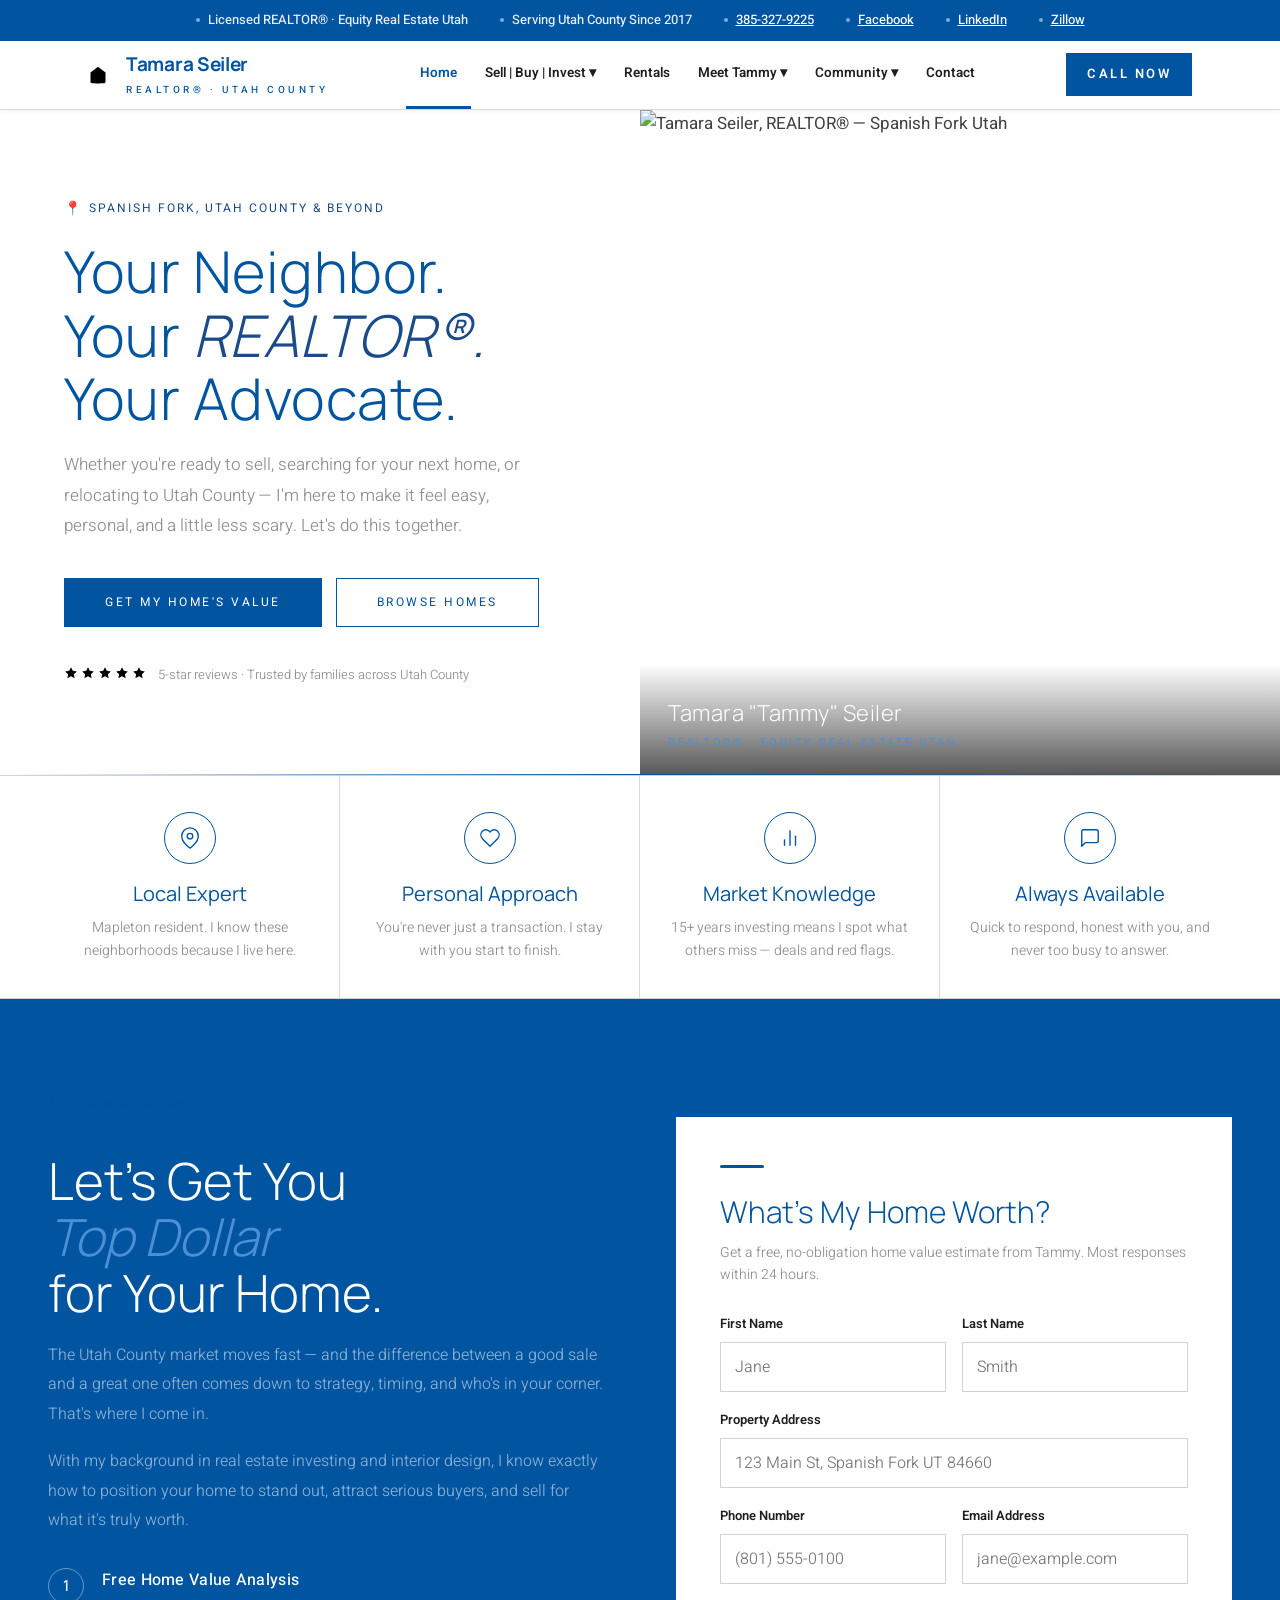
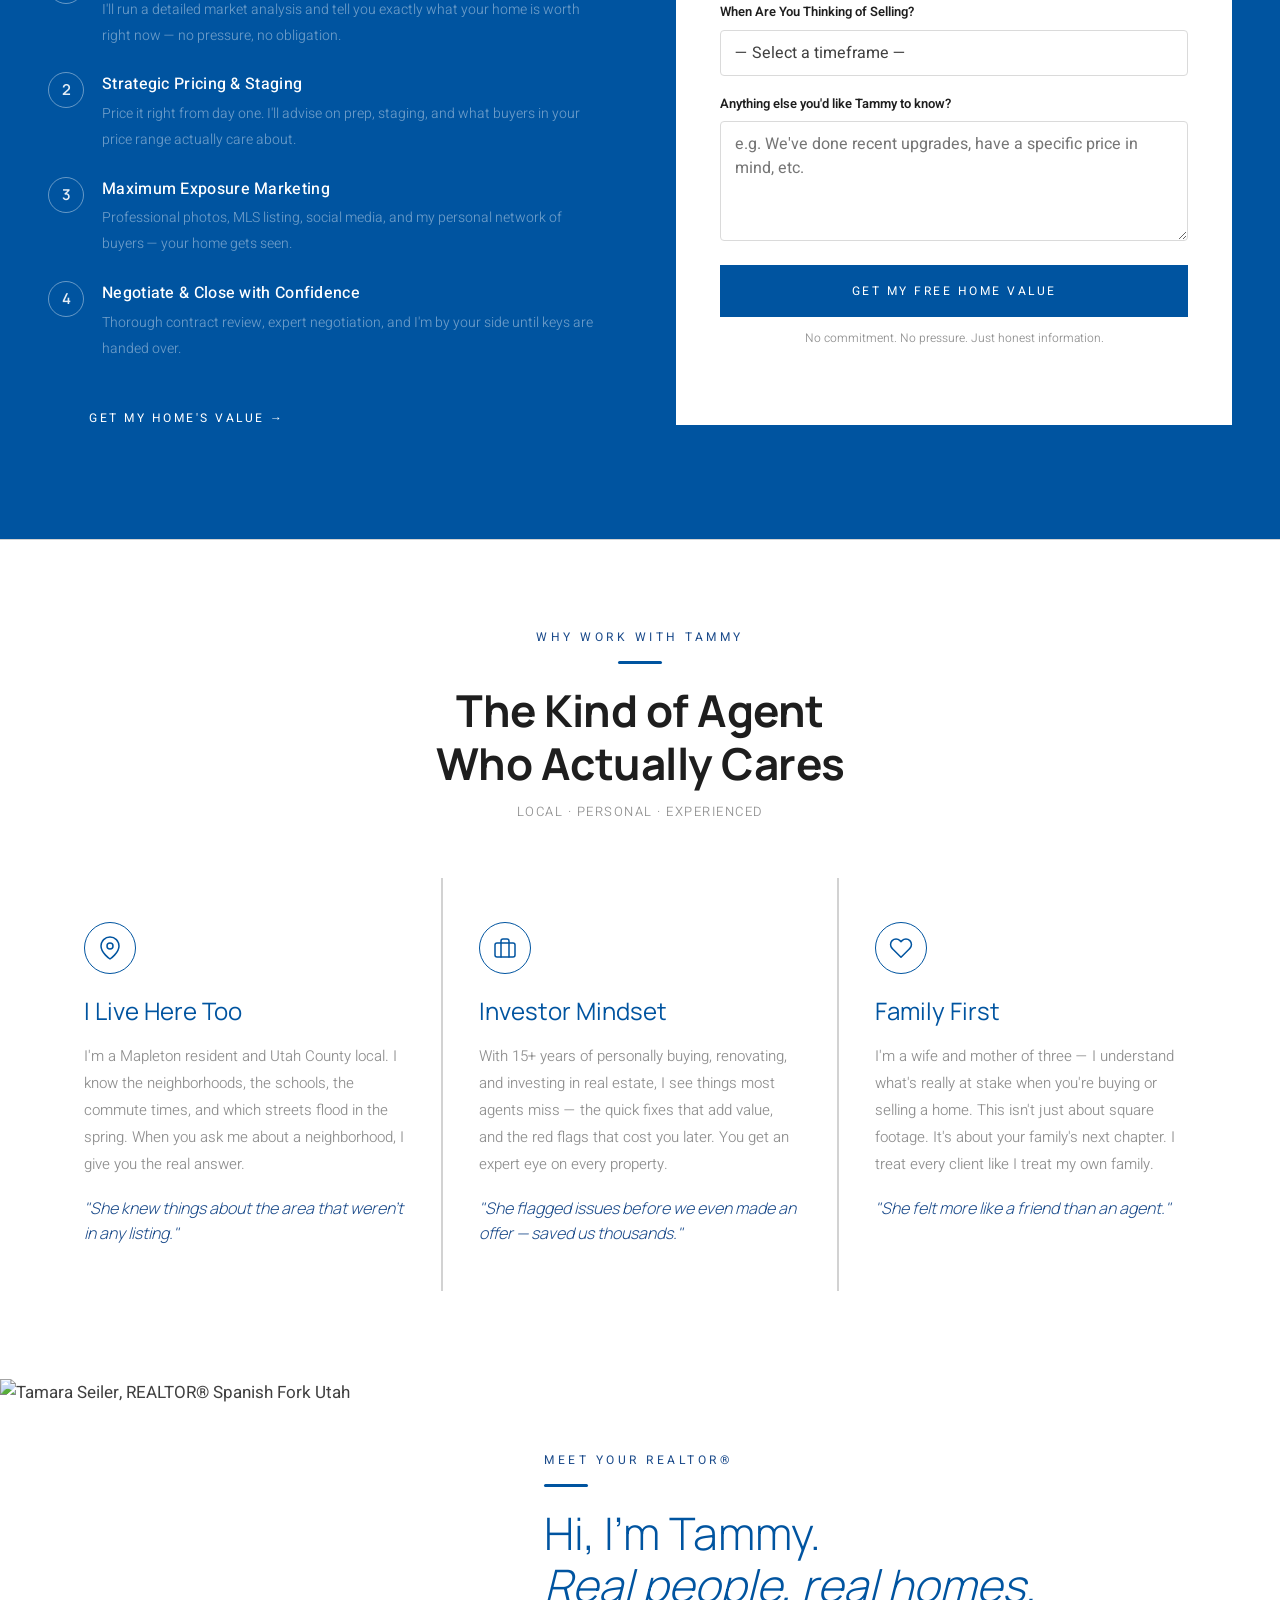
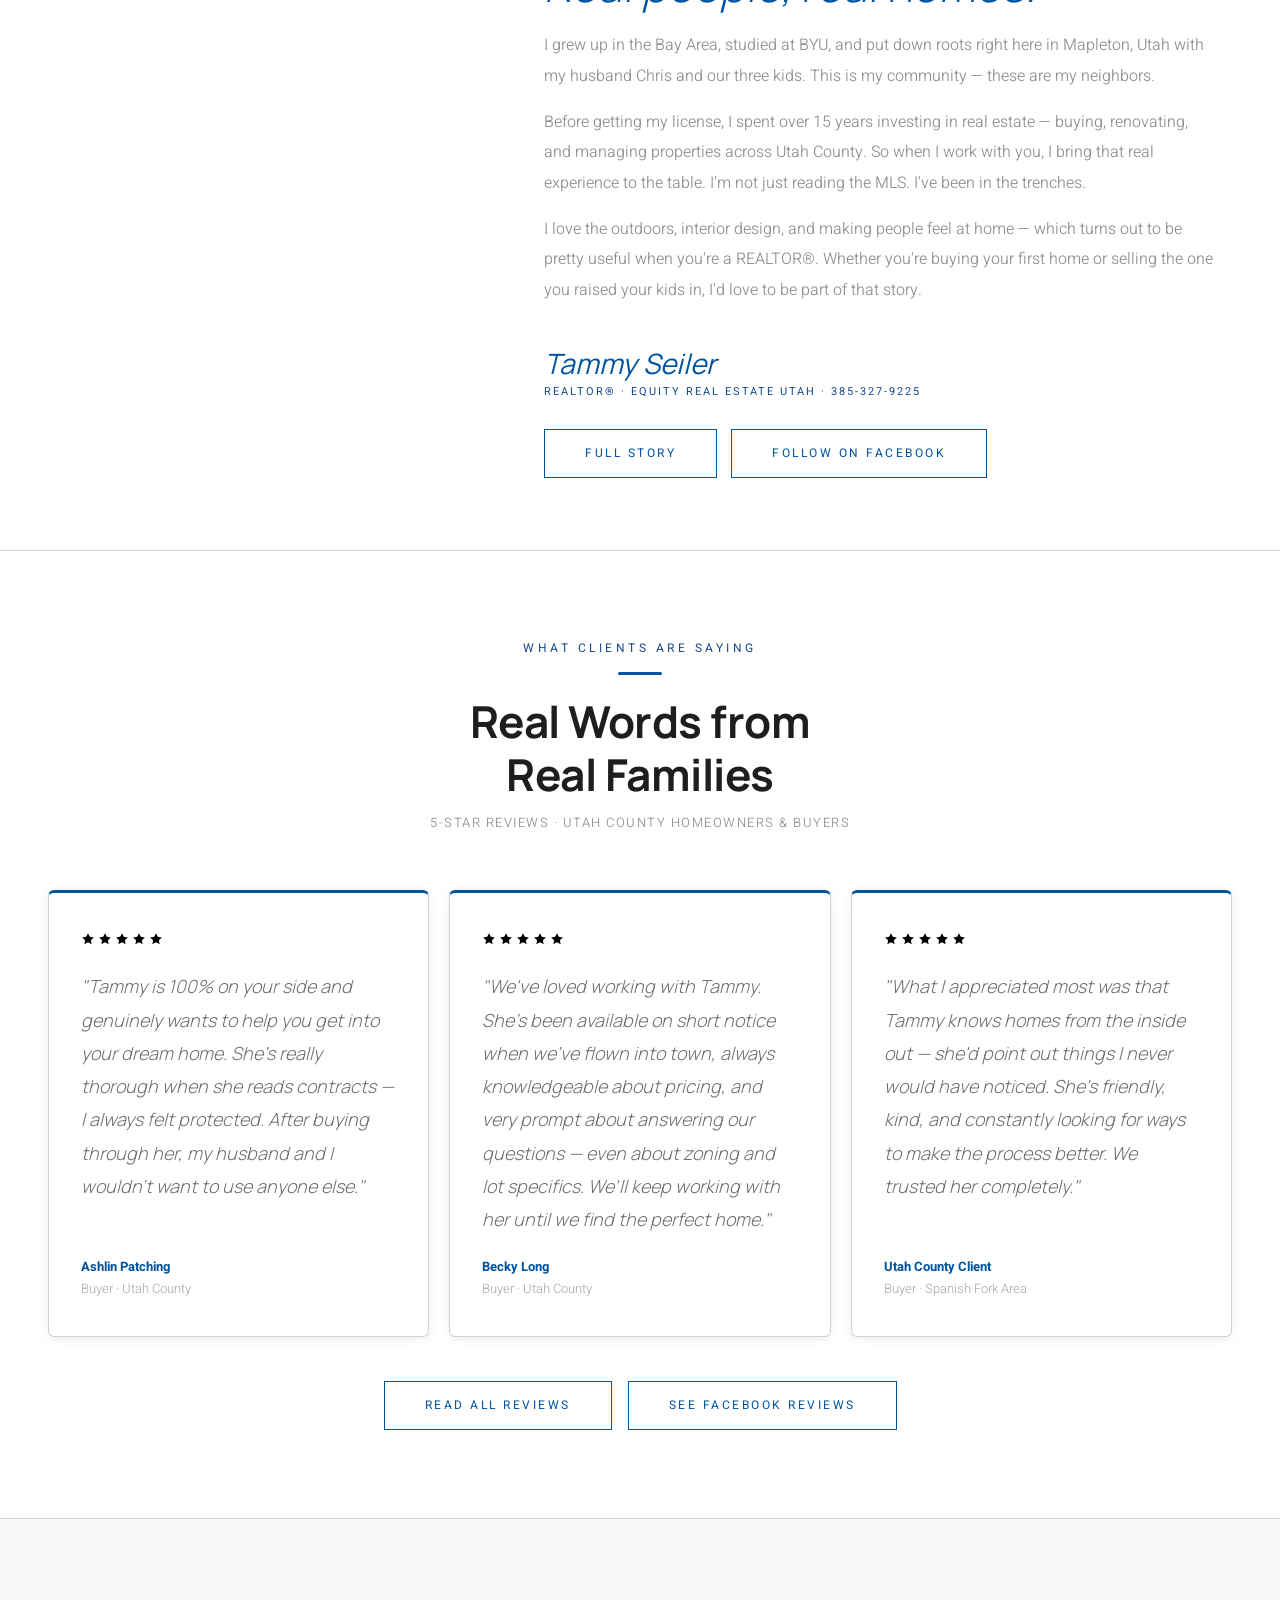
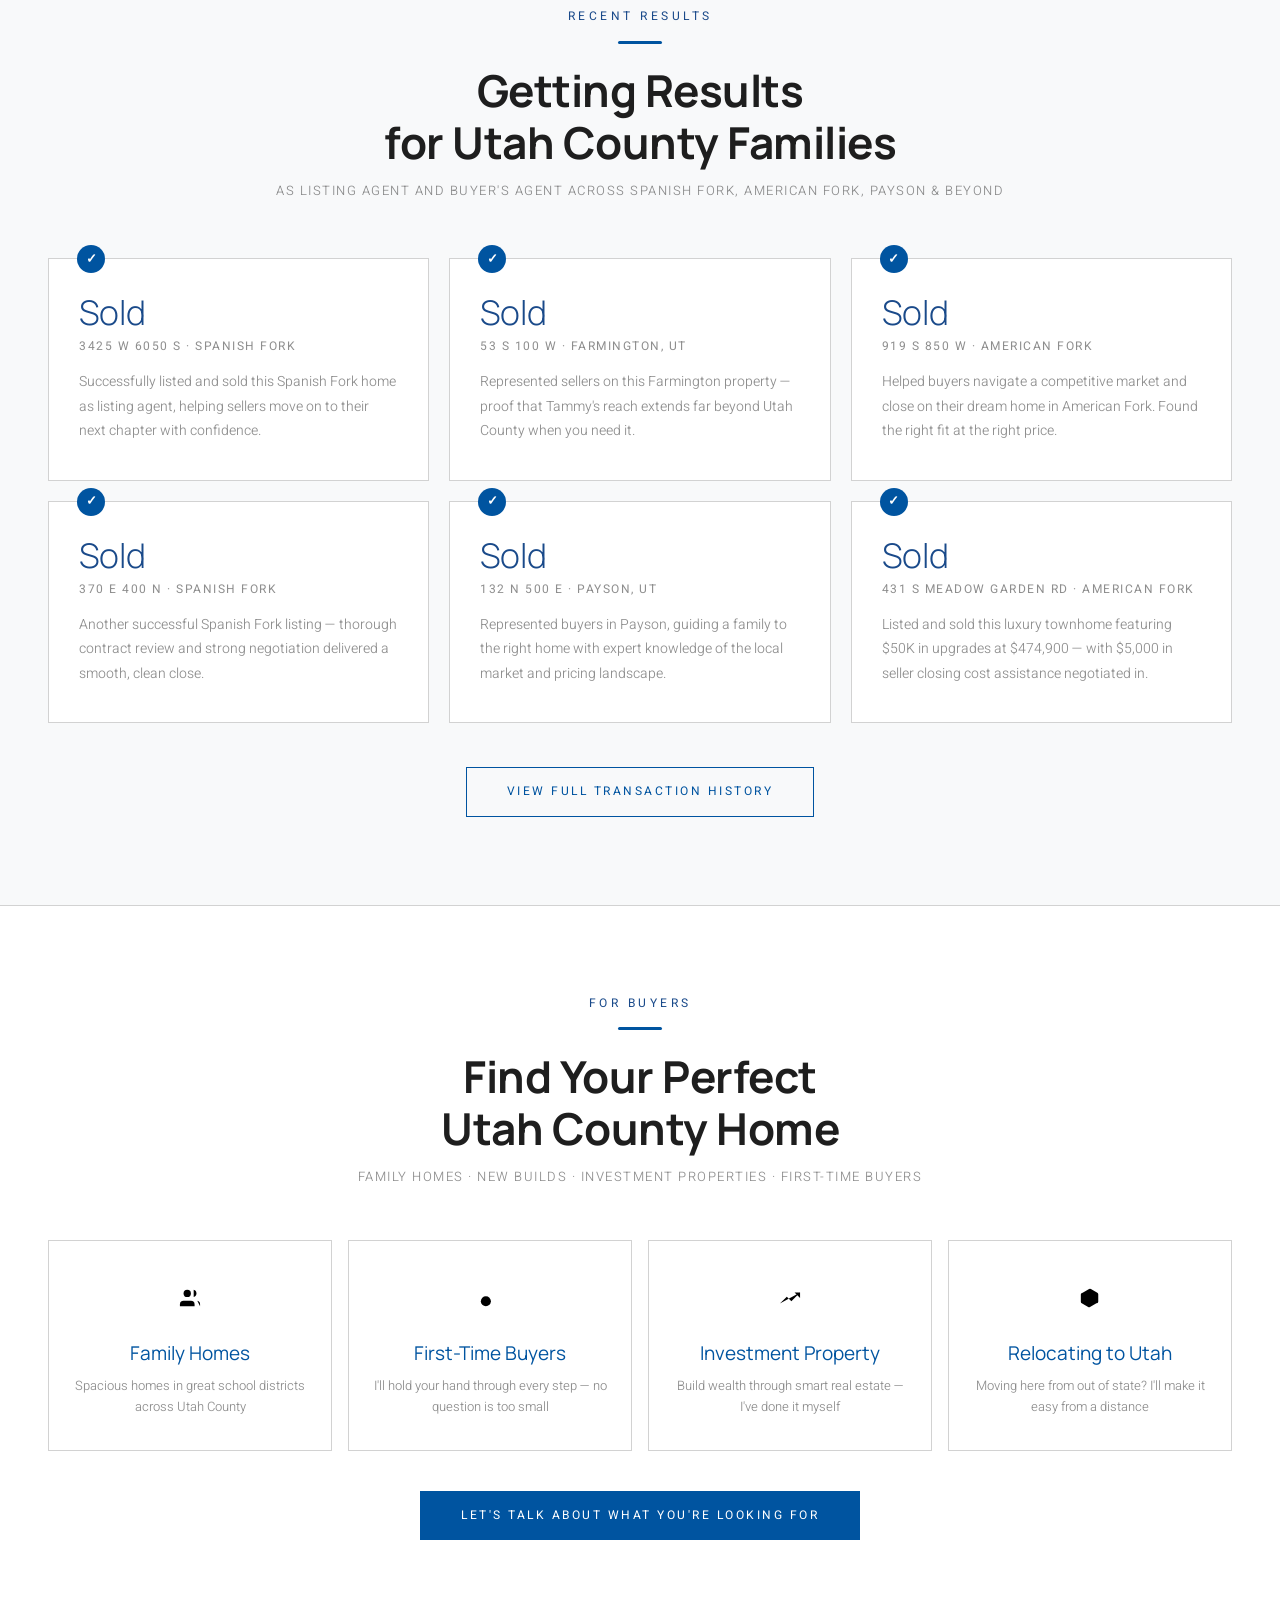
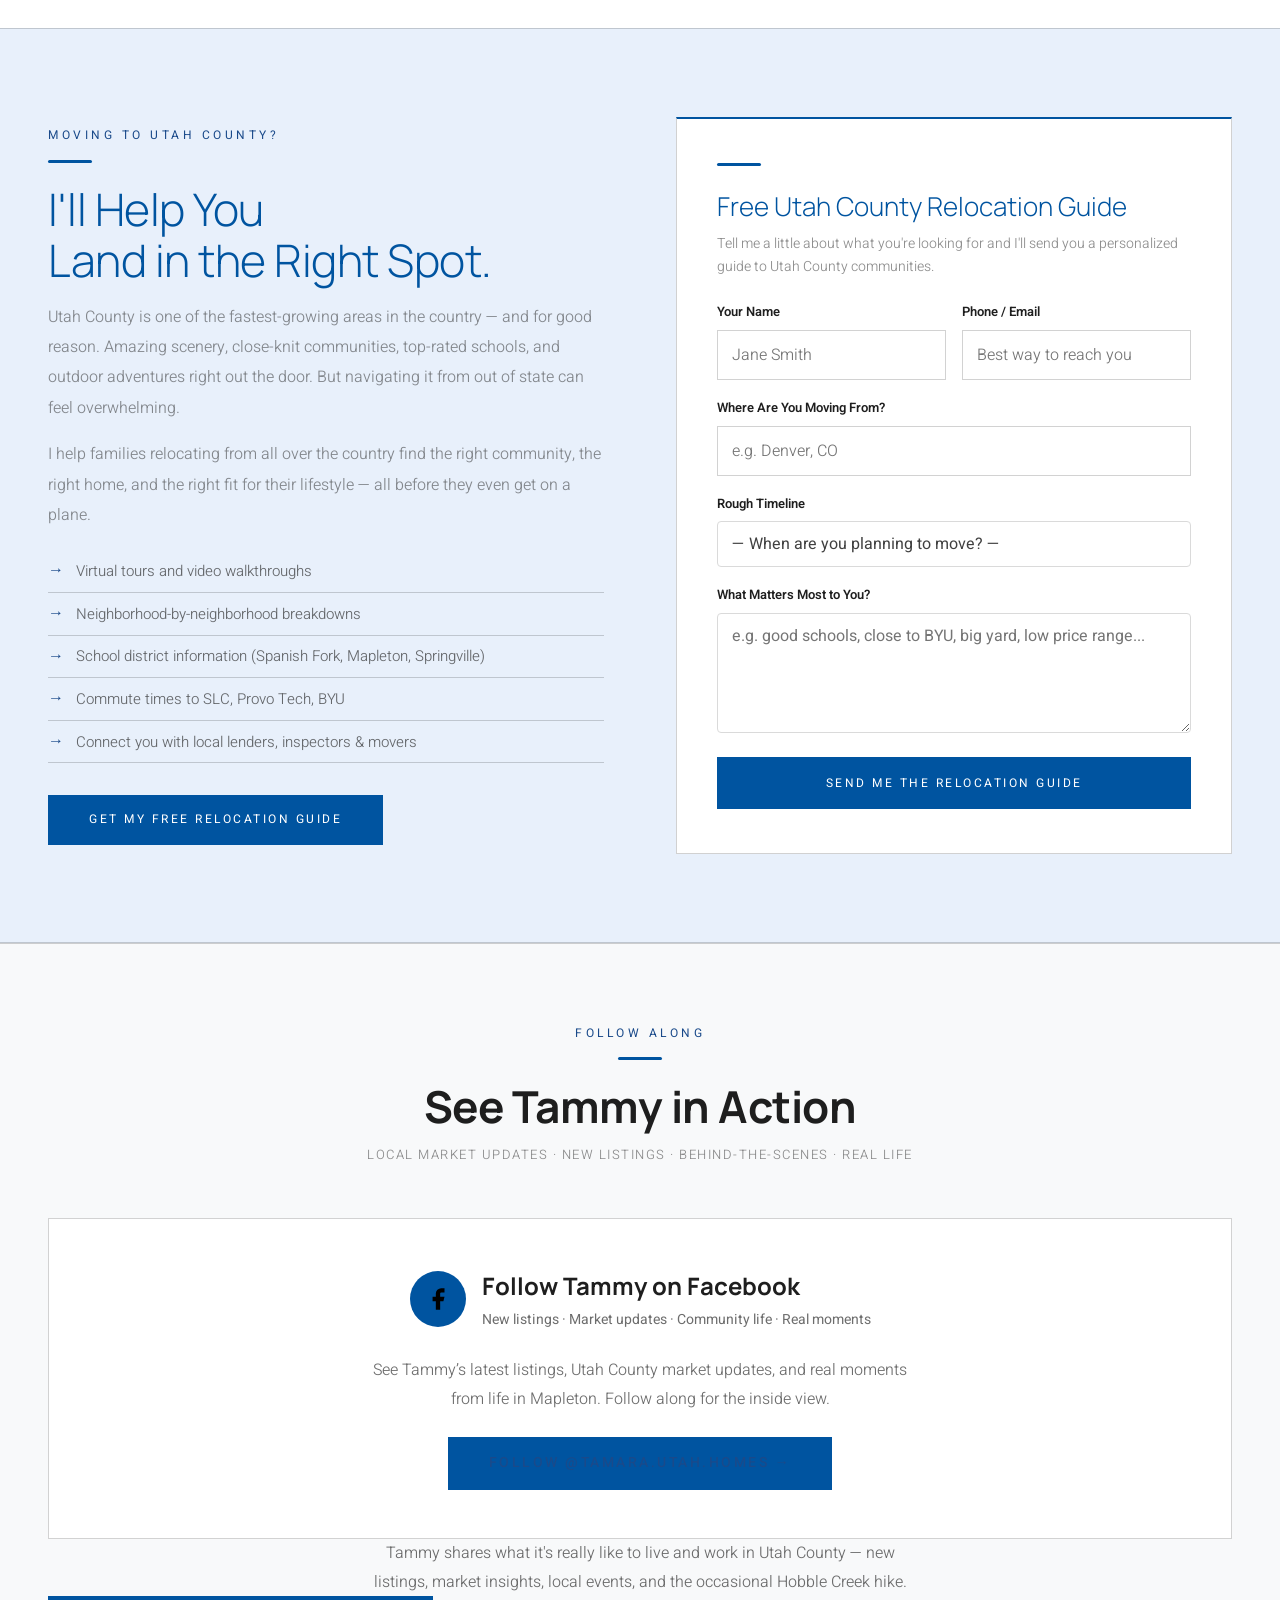
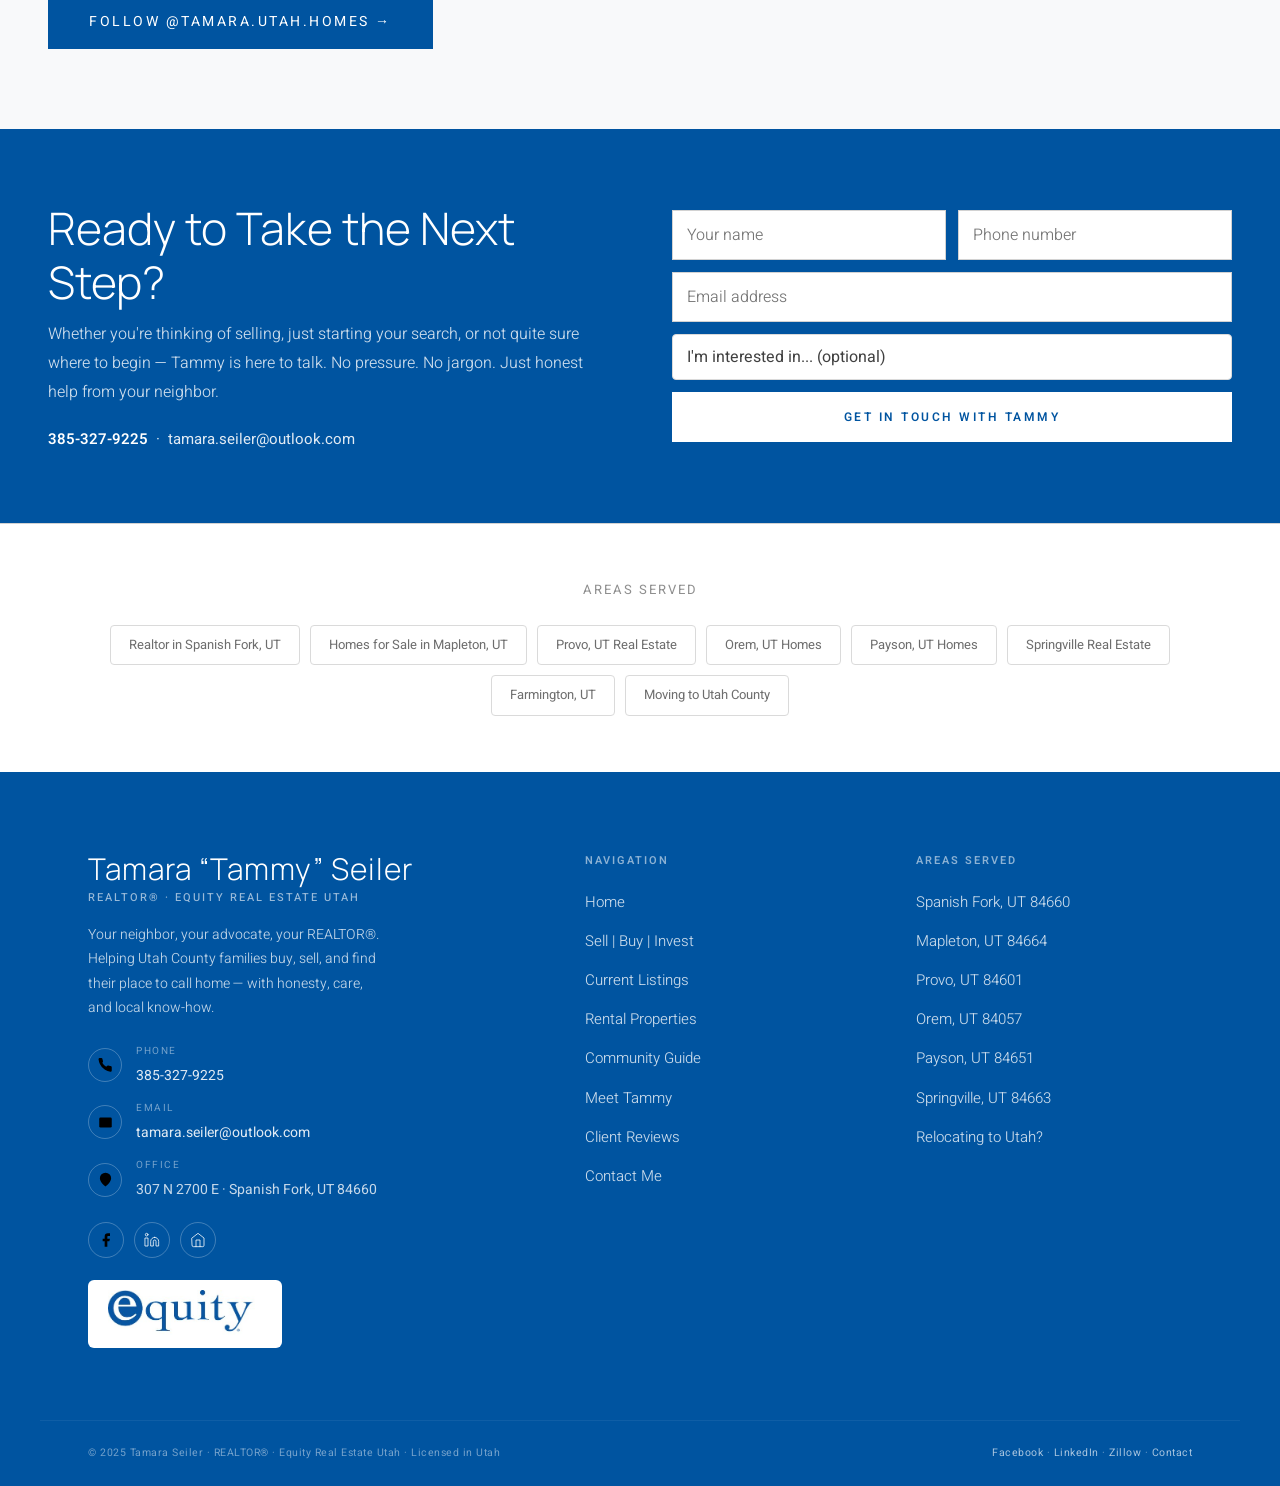
==== commit 5728e4f0: "Adding the latest fixes" ====
--- a/index.html
+++ b/index.html
@@ -4,13 +4,58 @@
   <meta charset="UTF-8"/>
   <meta name="viewport" content="width=device-width, initial-scale=1.0"/>
   <title>Tamara Seiler · REALTOR® | Homes for Sale in Utah County | Spanish Fork, Mapleton, Provo</title>
-  <meta name="description" content="Tamara Seiler is a trusted REALTOR® serving Spanish Fork, Mapleton, Provo, and all of Utah County. Specializing in helping families buy and sell homes. Call 385-327-9225."/>
+  <meta name="description" content="Tamara "Tammy" Seiler is a trusted REALTOR® in Spanish Fork, Utah. Serving Mapleton, Provo, and all of Utah County. Free home value estimates. Call 385-327-9225."/>
   <meta name="keywords" content="realtor Spanish Fork Utah, homes for sale Utah County, Mapleton real estate, Provo homes for sale, sell my home Utah, Tamara Seiler realtor"/>
   <link rel="stylesheet" href="style.css"/>
   <!-- Open Graph -->
   <meta property="og:title" content="Tamara Seiler · REALTOR® | Utah County Real Estate"/>
   <meta property="og:description" content="Helping families buy and sell homes across Utah County. Local expert, personal approach. Call 385-327-9225."/>
   <meta property="og:type" content="website"/>
+  <link rel="canonical" href="https://www.tammyseiler.com/"/>
+<script type="application/ld+json">
+{
+  "@context": "https://schema.org",
+  "@type": "RealEstateAgent",
+  "name": "Tamara Seiler",
+  "alternateName": "Tammy Seiler",
+  "description": "Licensed REALTOR® serving Spanish Fork, Mapleton, Provo, and all of Utah County. Specializing in helping families buy and sell homes.",
+  "url": "https://www.tammyseiler.com",
+  "telephone": "+13853279225",
+  "email": "tamara.seiler@outlook.com",
+  "image": "https://static.wixstatic.com/media/86c47d_b4194c6c45da4a6fa59b21c5eb4eb479~mv2.jpg",
+  "address": {
+    "@type": "PostalAddress",
+    "streetAddress": "307 N 2700 E",
+    "addressLocality": "Spanish Fork",
+    "addressRegion": "UT",
+    "postalCode": "84660",
+    "addressCountry": "US"
+  },
+  "geo": {
+    "@type": "GeoCoordinates",
+    "latitude": 40.1150,
+    "longitude": -111.6549
+  },
+  "areaServed": [
+    {"@type": "City", "name": "Spanish Fork", "containedInPlace": {"@type": "State", "name": "Utah"}},
+    {"@type": "City", "name": "Mapleton", "containedInPlace": {"@type": "State", "name": "Utah"}},
+    {"@type": "City", "name": "Provo", "containedInPlace": {"@type": "State", "name": "Utah"}},
+    {"@type": "City", "name": "Springville", "containedInPlace": {"@type": "State", "name": "Utah"}},
+    {"@type": "City", "name": "American Fork", "containedInPlace": {"@type": "State", "name": "Utah"}},
+    {"@type": "City", "name": "Payson", "containedInPlace": {"@type": "State", "name": "Utah"}}
+  ],
+  "memberOf": {
+    "@type": "Organization",
+    "name": "Equity Real Estate Utah"
+  },
+  "sameAs": [
+    "https://www.facebook.com/tamara.utah.homes/",
+    "https://www.linkedin.com/in/tammy-seiler"
+  ]
+}
+</script>
+<meta property="og:image" content="https://static.wixstatic.com/media/86c47d_b4194c6c45da4a6fa59b21c5eb4eb479~mv2.jpg"/>
+  <meta property="og:url" content="https://www.tammyseiler.com/"/>
 </head>
 <body>
 
@@ -18,10 +63,17 @@
      TRUST BAR — quick credibility at the very top
      ════════════════════════════════════════════════════════════ -->
 <div class="trust-bar">
-  <div class="tb-item"><span class="tb-dot"></span><span>Licensed REALTOR® · Equity Real Estate Utah</span></div>
+  <div class="tb-item"><span class="tb-dot"></span><span>Licensed REALTOR&reg; &middot; Equity Real Estate Utah</span></div>
   <div class="tb-item"><span class="tb-dot"></span><span>Serving Utah County Since 2017</span></div>
-  <div class="tb-item"><span class="tb-dot"></span><span><span style="display:inline-flex;align-items:center;vertical-align:middle;"><svg width="14" height="14" viewBox="0 0 24 24"><path d="M22 16.92v3a2 2 0 01-2.18 2 19.79 19.79 0 01-8.63-3.07A19.5 19.5 0 013.07 9.5 19.79 19.79 0 01.86 2.18 2 2 0 012.18 0h3a2 2 0 012 1.72 12.84 12.84 0 00.7 2.81 2 2 0 01-.45 2.11L7.09 7.91a16 16 0 006 6l1.27-1.27a2 2 0 012.11-.45 12.84 12.84 0 002.81.7A2 2 0 0122 14.92v2.02z"/></svg></span> <a href="tel:3853279225">385-327-9225</a></span></div>
-  <div class="tb-item"><span class="tb-dot"></span><a href="https://www.facebook.com/tamara.utah.homes/" target="_blank" rel="noopener">Follow on Facebook</a></div>
+  <div class="tb-item"><span class="tb-dot"></span><a href="tel:3853279225">385-327-9225</a></div>
+  <div class="tb-item"><span class="tb-dot"></span><a href="https://www.facebook.com/tamara.utah.homes/" target="_blank" rel="noopener">Facebook</a></div>
+  <div class="tb-item"><span class="tb-dot"></span><a href="https://www.linkedin.com/in/tammy-seiler" target="_blank" rel="noopener">LinkedIn</a></div>
+  <div class="tb-item"><span class="tb-dot"></span><a href="https://www.zillow.com/profile/Tammys-Realty" target="_blank" rel="noopener">Zillow</a></div>
+</div>
+
+  
+  
+  
 </div>
 
 <!-- ════════════════════════════════════════════════════════════
@@ -31,36 +83,17 @@
   <div class="nav-inner">
     <a class="nav-brand" href="index.html">
       <span style="color:var(--equity-blue);display:flex;align-items:center;flex-shrink:0;"><svg width="20" height="20" viewBox="0 0 24 24"><path d="M3 9l9-7 9 7v11a2 2 0 01-2 2H5a2 2 0 01-2-2z"/><polyline points="9 22 9 12 15 12 15 22"/></svg></span>
-      <div style="margin-left:8px;">
-        <span class="brand-name">Tamara Seiler</span>
-        <span class="brand-sub">REALTOR&reg; &middot; Utah County</span>
-      </div>
+      <div style="margin-left:8px;"><span class="brand-name">Tamara Seiler</span><span class="brand-sub">REALTOR&reg; &middot; Utah County</span></div>
     </a>
     <ul class="nav-links">
       <li><a href="index.html" class="active">Home</a></li>
-      <li class="has-dropdown">
-        <a href="buy-sell-invest.html">Sell | Buy | Invest &#9662;</a>
-        <div class="dropdown">
-          <a href="buy-sell-invest.html#sell">Sell Your Home</a>
-          <a href="buy-sell-invest.html#buy">Buy a Home</a>
-          <a href="buy-sell-invest.html#invest">Invest</a>
-          <a href="featured-listings.html">Current Listings</a>
-        </div>
-      </li>
+      <li class="has-dropdown"><a href="buy-sell-invest.html">Sell | Buy | Invest &#9662;</a><div class="dropdown"><a href="buy-sell-invest.html#sell">Sell Your Home</a><a href="buy-sell-invest.html#buy">Buy a Home</a><a href="buy-sell-invest.html#invest">Invest</a><a href="featured-listings.html">Current Listings</a></div></li>
       <li><a href="rentals.html">Rentals</a></li>
-      <li class="has-dropdown">
-        <a href="about.html">Meet Tammy &#9662;</a>
-        <div class="dropdown">
-          <a href="about.html">About Tammy</a>
-          <a href="client-testimonials.html">Client Reviews</a>
-        </div>
-      </li>
-      <li><a href="community.html">Community</a></li>
+      <li class="has-dropdown"><a href="about.html">Meet Tammy &#9662;</a><div class="dropdown"><a href="about.html">About Tammy</a><a href="client-testimonials.html">Client Reviews</a></div></li>
+      <li class="has-dropdown"><a href="community.html">Community &#9662;</a><div class="dropdown"><a href="community.html#spanish-fork">Spanish Fork</a><a href="community.html#mapleton">Mapleton</a><a href="community.html#springville">Springville</a></div></li>
       <li><a href="contact.html">Contact</a></li>
     </ul>
-    <div class="nav-right">
-      <a href="tel:3853279225" class="btn btn-gold" style="padding:10px 20px;font-size:13px;font-weight:600;white-space:nowrap;">Call Now</a>
-    </div>
+    <div class="nav-right"><a href="tel:3853279225" class="btn btn-gold" style="padding:10px 20px;font-size:13px;font-weight:600;white-space:nowrap;">Call Now</a></div>
     <button class="hamburger" aria-label="Menu"><span></span><span></span><span></span></button>
   </div>
 </header>
@@ -405,22 +438,22 @@
     </div>
     <div class="buyer-categories">
       <a href="contact.html?interest=family-home" class="buyer-cat">
-        <span class="buyer-cat-icon">👨‍👩‍👧‍👦</span>
+        <div class="buyer-cat-icon"><svg width="22" height="22" viewBox="0 0 24 24"><path d="M17 21v-2a4 4 0 00-4-4H5a4 4 0 00-4 4v2"/><circle cx="9" cy="7" r="4"/><path d="M23 21v-2a4 4 0 00-3-3.87"/><path d="M16 3.13a4 4 0 010 7.75"/></svg></div>
         <div class="buyer-cat-name">Family Homes</div>
         <div class="buyer-cat-desc">Spacious homes in great school districts across Utah County</div>
       </a>
       <a href="contact.html?interest=first-time" class="buyer-cat">
-        <span class="buyer-cat-icon">🔑</span>
+        <div class="buyer-cat-icon"><svg width="22" height="22" viewBox="0 0 24 24"><circle cx="7.5" cy="15.5" r="5.5"/><path d="M21 2l-9.6 9.6M15.5 7.5l3 3"/></svg></div>
         <div class="buyer-cat-name">First-Time Buyers</div>
         <div class="buyer-cat-desc">I'll hold your hand through every step — no question is too small</div>
       </a>
       <a href="contact.html?interest=investment" class="buyer-cat">
-        <span class="buyer-cat-icon">📈</span>
+        <div class="buyer-cat-icon"><svg width="22" height="22" viewBox="0 0 24 24"><polyline points="23 6 13.5 15.5 8.5 10.5 1 18"/><polyline points="17 6 23 6 23 12"/></svg></div>
         <div class="buyer-cat-name">Investment Property</div>
         <div class="buyer-cat-desc">Build wealth through smart real estate — I've done it myself</div>
       </a>
       <a href="contact.html?interest=relocation" class="buyer-cat">
-        <span class="buyer-cat-icon">📦</span>
+        <div class="buyer-cat-icon"><svg width="22" height="22" viewBox="0 0 24 24"><line x1="16.5" y1="9.4" x2="7.5" y2="4.21"/><path d="M21 16V8a2 2 0 00-1-1.73l-7-4a2 2 0 00-2 0l-7 4A2 2 0 002 8v8a2 2 0 001 1.73l7 4a2 2 0 002 0l7-4A2 2 0 0021 16z"/><polyline points="3.27 6.96 12 12.01 20.73 6.96"/><line x1="12" y1="22.08" x2="12" y2="12"/></svg></div>
         <div class="buyer-cat-name">Relocating to Utah</div>
         <div class="buyer-cat-desc">Moving here from out of state? I'll make it easy from a distance</div>
       </a>
@@ -511,51 +544,56 @@
       <p class="section-sub">Local market updates · New listings · Behind-the-scenes · Real life</p>
     </div>
 
-    <!-- Facebook Page Plugin embed -->
-    <!-- To activate: replace the placeholder below with the Facebook Page Plugin iframe -->
-    <!-- Instructions: Go to developers.facebook.com/docs/plugins/page-plugin/ -->
-    <!-- Use Page URL: https://www.facebook.com/tamara.utah.homes/ -->
     <!-- Recommended settings: width=500, tabs=timeline, show_facepile=true -->
-    <div class="fb-embed-box">
-      <div class="fb-icon"><span style="display:inline-flex;align-items:center;"><svg width="18" height="18" viewBox="0 0 24 24"><path d="M18 2h-3a5 5 0 00-5 5v3H7v4h3v8h4v-8h3l1-4h-4V7a1 1 0 011-1h3z"/></svg></span></div>
-      <p>
-        Tammy shares local market updates, new listings, and real moments from her life as a Utah County REALTOR® and Mapleton local. 
-        <br/><br/>
-        <a href="https://www.facebook.com/tamara.utah.homes/" target="_blank" rel="noopener">
-          👉 Follow <strong>@tamara.utah.homes</strong> on Facebook
-        </a>
-        <br/><br/>
-        <em style="font-size:13px;color:var(--stone-lt);">
-          To embed your live Facebook feed here: Visit 
-          <a href="https://developers.facebook.com/docs/plugins/page-plugin/" target="_blank" rel="noopener">developers.facebook.com/docs/plugins/page-plugin</a>, 
-          generate your embed code, and replace this box with it.
-        </em>
-      </p>
-    </div>
-  </div>
+    <div class="fb-embed-box" style="flex-direction:column;gap:24px;padding:48px 40px;">
+      <div style="display:flex;align-items:center;justify-content:center;gap:16px;flex-wrap:wrap;">
+        <span style="width:56px;height:56px;background:var(--equity-blue);border-radius:50%;display:flex;align-items:center;justify-content:center;flex-shrink:0;"><svg width="26" height="26" viewBox="0 0 24 24"><path d="M18 2h-3a5 5 0 00-5 5v3H7v4h3v8h4v-8h3l1-4h-4V7a1 1 0 011-1h3z"/></svg></span>
+        <div style="text-align:left;">
+          <div style="font-family:var(--serif);font-size:24px;font-weight:700;color:var(--text-dark);margin-bottom:4px;">Follow Tammy on Facebook</div>
+          <div style="font-size:14px;color:var(--text-mid);">New listings &middot; Market updates &middot; Community life &middot; Real moments</div>
+        </div>
+      </div>
+      <p style="font-size:16px;color:var(--text-mid);font-weight:300;line-height:1.8;max-width:540px;text-align:center;margin:0 auto;">
+        See Tammy&rsquo;s latest listings, Utah County market updates, and real moments from life in Mapleton. Follow along for the inside view.
+      </p>
+      <a href="https://www.facebook.com/tamara.utah.homes/" target="_blank" rel="noopener" class="btn btn-gold" style="font-size:14px;display:inline-block;">
+        Follow @tamara.utah.homes &rarr;
+      </a>
+    </div>
+        </div>
+      </div>
+      <p style="font-size:16px;color:var(--text-mid);font-weight:300;line-height:1.8;max-width:540px;text-align:center;margin:0 auto;">
+        Tammy shares what it's really like to live and work in Utah County &mdash; new listings, market insights, local events, and the occasional Hobble Creek hike.
+      </p>
+      <a href="https://www.facebook.com/tamara.utah.homes/" target="_blank" rel="noopener" class="btn btn-gold" style="font-size:14px;display:inline-block;">
+        Follow @tamara.utah.homes &rarr;
+      </a>
+    </div>
 </section>
 
 <!-- ════════════════════════════════════════════════════════════
      LEAD CAPTURE BAND — Bottom of page last chance
      ════════════════════════════════════════════════════════════ -->
+
+<!-- ════════════════════ LEAD BAND ════════════════════ -->
 <div class="lead-band" aria-label="Contact Tammy">
   <div class="lead-band-inner">
     <div class="lead-band-text">
       <h2>Ready to Take the Next Step?</h2>
       <p>Whether you're thinking of selling, just starting your search, or not quite sure where to begin — Tammy is here to talk. No pressure. No jargon. Just honest help from your neighbor.</p>
-      <div style="margin-top:20px;font-size:15px;color:rgba(255,255,255,0.7);">
-        <span style="display:inline-flex;align-items:center;vertical-align:middle;"><svg width="14" height="14" viewBox="0 0 24 24"><path d="M22 16.92v3a2 2 0 01-2.18 2 19.79 19.79 0 01-8.63-3.07A19.5 19.5 0 013.07 9.5 19.79 19.79 0 01.86 2.18 2 2 0 012.18 0h3a2 2 0 012 1.72 12.84 12.84 0 00.7 2.81 2 2 0 01-.45 2.11L7.09 7.91a16 16 0 006 6l1.27-1.27a2 2 0 012.11-.45 12.84 12.84 0 002.81.7A2 2 0 0122 14.92v2.02z"/></svg></span> <a href="tel:3853279225" style="color:#fff;font-weight:500;">385-327-9225</a>
-        &nbsp;·&nbsp;
-        <span style="display:inline-flex;align-items:center;vertical-align:middle;"><svg width="14" height="14" viewBox="0 0 24 24"><rect x="2" y="4" width="20" height="16" rx="2"/><path d="M2 7l10 7L22 7"/></svg></span> <a href="/cdn-cgi/l/email-protection#1662777b7764773865737f7a7364567963627a79797d3875797b" style="color:#fff;font-weight:500;"><span class="__cf_email__" data-cfemail="4337222e2231226d30262a2f2631032c36372f2c2c286d202c2e">[email&#160;protected]</span></a>
+      <div style="margin-top:20px;font-size:15px;color:rgba(255,255,255,0.85);">
+        <a href="tel:3853279225" style="color:#fff;font-weight:600;">385-327-9225</a>
+        &nbsp;&middot;&nbsp;
+        <a href="mailto:tamara.seiler@outlook.com" style="color:rgba(255,255,255,0.88);">tamara.seiler@outlook.com</a>
       </div>
     </div>
     <form data-form="quick-contact" id="quickContactForm" style="display:flex;flex-direction:column;gap:12px;">
       <div class="form-2col" style="gap:12px;">
-        <input class="lead-band-form" type="text" name="name" placeholder="Your name" required style="min-width:0;"/>
-        <input class="lead-band-form" type="tel" name="phone" placeholder="Phone number" style="min-width:0;"/>
-      </div>
-      <input class="lead-band-form" type="email" name="email" placeholder="Email address" required style="width:100%;border:none;padding:14px 18px;font-family:var(--sans);font-size:16px;font-weight:300;color:var(--text);background:rgba(255,255,255,0.95);"/>
-      <select name="interest" style="width:100%;border:none;padding:14px 18px;font-family:var(--sans);font-size:16px;font-weight:300;color:var(--text);background:rgba(255,255,255,0.95);-webkit-appearance:none;">
+        <input class="input-field" type="text" name="name" placeholder="Your name" required style="min-width:0;"/>
+        <input class="input-field" type="tel" name="phone" placeholder="Phone number" style="min-width:0;"/>
+      </div>
+      <input class="input-field" type="email" name="email" placeholder="Email address" required/>
+      <select name="interest" class="input-field">
         <option value="">I'm interested in... (optional)</option>
         <option>Getting My Home's Value</option>
         <option>Buying a Home</option>
@@ -563,7 +601,7 @@
         <option>Rental Property</option>
         <option>Just Have a Question</option>
       </select>
-      <button type="submit" class="btn btn-ink" style="width:100%;text-align:center;padding:15px;background:#fff;color:var(--equity-blue);border-color:#fff;">
+      <button type="submit" class="btn btn-ink" style="width:100%;text-align:center;padding:15px;background:#fff;color:var(--equity-blue);border-color:#fff;font-weight:600;">
         Get In Touch with Tammy
       </button>
       <div class="form-success" id="quickContactSuccess" style="background:rgba(255,255,255,0.15);border-color:rgba(255,255,255,0.4);color:#fff;">
@@ -573,28 +611,24 @@
   </div>
 </div>
 
-<!-- ════════════════════════════════════════════════════════════
-     SEO AREA LINKS — Internal linking for local SEO
-     ════════════════════════════════════════════════════════════ -->
+<!-- ════════════════════ SEO AREAS ════════════════════ -->
 <div class="seo-areas" aria-label="Areas served">
   <div class="seo-areas-inner">
     <p style="font-size:13px;letter-spacing:2px;text-transform:uppercase;color:var(--stone);margin-bottom:8px;">Areas Served</p>
     <div class="seo-links">
       <a class="seo-link" href="contact.html?area=spanish-fork">Realtor in Spanish Fork, UT</a>
-      <a class="seo-link" href="contact.html?area=mapleton">Homes for Sale in Mapleton, UT</a>
+      <a class="seo-link" href="community.html#mapleton">Homes for Sale in Mapleton, UT</a>
       <a class="seo-link" href="contact.html?area=provo">Provo, UT Real Estate</a>
-      <a class="seo-link" href="contact.html?area=american-fork">American Fork Homes</a>
+      <a class="seo-link" href="contact.html?area=orem">Orem, UT Homes</a>
       <a class="seo-link" href="contact.html?area=payson">Payson, UT Homes</a>
-      <a class="seo-link" href="contact.html?area=springville">Springville Real Estate</a>
+      <a class="seo-link" href="community.html#springville">Springville Real Estate</a>
       <a class="seo-link" href="contact.html?area=farmington">Farmington, UT</a>
       <a class="seo-link" href="contact.html?interest=relocation">Moving to Utah County</a>
     </div>
   </div>
 </div>
 
-<!-- ════════════════════════════════════════════════════════════
-     FOOTER
-     ════════════════════════════════════════════════════════════ -->
+<!-- ════════════════════ FOOTER ════════════════════ -->
 <footer>
   <div class="footer-top">
     <div class="footer-brand">
@@ -602,34 +636,17 @@
       <div class="title">REALTOR&reg; &middot; Equity Real Estate Utah</div>
       <p>Your neighbor, your advocate, your REALTOR&reg;. Helping Utah County families buy, sell, and find their place to call home &mdash; with honesty, care, and local know-how.</p>
       <div style="margin-top:22px;display:flex;flex-direction:column;gap:12px;">
-        <div style="display:flex;align-items:center;gap:14px;">
-          <span style="width:34px;height:34px;border:1px solid rgba(255,255,255,0.25);border-radius:50%;display:flex;align-items:center;justify-content:center;color:rgba(255,255,255,0.75);flex-shrink:0;"><svg width="15" height="15" viewBox="0 0 24 24"><path d="M22 16.92v3a2 2 0 01-2.18 2 19.79 19.79 0 01-8.63-3.07A19.5 19.5 0 013.07 9.5 19.79 19.79 0 01.86 2.18 2 2 0 012.18 0h3a2 2 0 012 1.72 12.84 12.84 0 00.7 2.81 2 2 0 01-.45 2.11L7.09 7.91a16 16 0 006 6l1.27-1.27a2 2 0 012.11-.45 12.84 12.84 0 002.81.7A2 2 0 0122 14.92v2.02z"/></svg></span>
-          <div><span style="display:block;font-size:10px;letter-spacing:1.5px;text-transform:uppercase;color:rgba(255,255,255,0.45);margin-bottom:2px;">Phone</span><a href="tel:3853279225" style="color:rgba(255,255,255,0.88);font-size:14px;">385-327-9225</a></div>
-        </div>
-        <div style="display:flex;align-items:center;gap:14px;">
-          <span style="width:34px;height:34px;border:1px solid rgba(255,255,255,0.25);border-radius:50%;display:flex;align-items:center;justify-content:center;color:rgba(255,255,255,0.75);flex-shrink:0;"><svg width="15" height="15" viewBox="0 0 24 24"><rect x="2" y="4" width="20" height="16" rx="2"/><path d="M2 7l10 7L22 7"/></svg></span>
-          <div><span style="display:block;font-size:10px;letter-spacing:1.5px;text-transform:uppercase;color:rgba(255,255,255,0.45);margin-bottom:2px;">Email</span><a href="mailto:tamara.seiler@outlook.com" style="color:rgba(255,255,255,0.88);font-size:14px;">tamara.seiler@outlook.com</a></div>
-        </div>
-        <div style="display:flex;align-items:center;gap:14px;">
-          <span style="width:34px;height:34px;border:1px solid rgba(255,255,255,0.25);border-radius:50%;display:flex;align-items:center;justify-content:center;color:rgba(255,255,255,0.75);flex-shrink:0;"><svg width="15" height="15" viewBox="0 0 24 24"><path d="M21 10c0 7-9 13-9 13s-9-6-9-13a9 9 0 0118 0z"/><circle cx="12" cy="10" r="3"/></svg></span>
-          <div><span style="display:block;font-size:10px;letter-spacing:1.5px;text-transform:uppercase;color:rgba(255,255,255,0.45);margin-bottom:2px;">Office</span><span style="color:rgba(255,255,255,0.78);font-size:14px;">307 N 2700 E &middot; Spanish Fork, UT 84660</span></div>
-        </div>
-      </div>
-      <div style="margin-top:20px;display:flex;gap:10px;align-items:center;">
-        <a href="https://www.facebook.com/tamara.utah.homes/" target="_blank" rel="noopener"
-           style="width:36px;height:36px;border:1px solid rgba(255,255,255,0.25);border-radius:50%;display:flex;align-items:center;justify-content:center;color:rgba(255,255,255,0.78);transition:all .2s;"
-           title="Facebook"><svg width="16" height="16" viewBox="0 0 24 24" fill="none" stroke="currentColor" stroke-width="1.5" stroke-linecap="round" stroke-linejoin="round"><path d="M18 2h-3a5 5 0 00-5 5v3H7v4h3v8h4v-8h3l1-4h-4V7a1 1 0 011-1h3z"/></svg></a>
-        <a href="https://www.linkedin.com/in/tammy-seiler" target="_blank" rel="noopener"
-           style="width:36px;height:36px;border:1px solid rgba(255,255,255,0.25);border-radius:50%;display:flex;align-items:center;justify-content:center;color:rgba(255,255,255,0.78);transition:all .2s;"
-           title="LinkedIn"><svg width="16" height="16" viewBox="0 0 24 24" fill="none" stroke="currentColor" stroke-width="1.5" stroke-linecap="round" stroke-linejoin="round"><path d="M16 8a6 6 0 016 6v7h-4v-7a2 2 0 00-2-2 2 2 0 00-2 2v7h-4v-7a6 6 0 016-6z"/><rect x="2" y="9" width="4" height="12"/><circle cx="4" cy="4" r="2"/></svg></a>
-      </div>
-      <div style="margin-top:20px;padding:10px 14px;background:rgba(255,255,255,0.1);border:1px solid rgba(255,255,255,0.2);border-radius:4px;display:inline-block;">
-        <svg xmlns="http://www.w3.org/2000/svg" viewBox="0 0 200 54" style="height:40px;width:auto;display:block;">
-  <circle cx="20" cy="27" r="19" fill="white" opacity="0.95"/>
-  <text x="20" y="34" font-family="Georgia,serif" font-size="22" font-weight="bold" fill="#0054A0" text-anchor="middle" font-style="italic">e</text>
-  <text x="46" y="36" font-family="Georgia,serif" font-size="24" font-weight="bold" fill="white" letter-spacing="0.3">quity</text>
-  <text x="46" y="50" font-family="Arial,sans-serif" font-size="9" fill="rgba(255,255,255,0.6)" letter-spacing="2.5">REAL ESTATE</text>
-</svg>
+        <div style="display:flex;align-items:center;gap:14px;"><span style="width:34px;height:34px;border:1px solid rgba(255,255,255,0.25);border-radius:50%;display:flex;align-items:center;justify-content:center;color:rgba(255,255,255,0.75);flex-shrink:0;"><svg width="15" height="15" viewBox="0 0 24 24"><path d="M22 16.92v3a2 2 0 01-2.18 2 19.79 19.79 0 01-8.63-3.07A19.5 19.5 0 013.07 9.5 19.79 19.79 0 01.86 2.18 2 2 0 012.18 0h3a2 2 0 012 1.72 12.84 12.84 0 00.7 2.81 2 2 0 01-.45 2.11L7.09 7.91a16 16 0 006 6l1.27-1.27a2 2 0 012.11-.45 12.84 12.84 0 002.81.7A2 2 0 0122 14.92v2.02z"/></svg></span><div><span style="display:block;font-size:10px;letter-spacing:1.5px;text-transform:uppercase;color:rgba(255,255,255,0.45);margin-bottom:2px;">Phone</span><a href="tel:3853279225" style="color:rgba(255,255,255,0.88);font-size:14px;">385-327-9225</a></div></div>
+        <div style="display:flex;align-items:center;gap:14px;"><span style="width:34px;height:34px;border:1px solid rgba(255,255,255,0.25);border-radius:50%;display:flex;align-items:center;justify-content:center;color:rgba(255,255,255,0.75);flex-shrink:0;"><svg width="15" height="15" viewBox="0 0 24 24"><rect x="2" y="4" width="20" height="16" rx="2"/><path d="M2 7l10 7L22 7"/></svg></span><div><span style="display:block;font-size:10px;letter-spacing:1.5px;text-transform:uppercase;color:rgba(255,255,255,0.45);margin-bottom:2px;">Email</span><a href="mailto:tamara.seiler@outlook.com" style="color:rgba(255,255,255,0.88);font-size:14px;">tamara.seiler@outlook.com</a></div></div>
+        <div style="display:flex;align-items:center;gap:14px;"><span style="width:34px;height:34px;border:1px solid rgba(255,255,255,0.25);border-radius:50%;display:flex;align-items:center;justify-content:center;color:rgba(255,255,255,0.75);flex-shrink:0;"><svg width="15" height="15" viewBox="0 0 24 24"><path d="M21 10c0 7-9 13-9 13s-9-6-9-13a9 9 0 0118 0z"/><circle cx="12" cy="10" r="3"/></svg></span><div><span style="display:block;font-size:10px;letter-spacing:1.5px;text-transform:uppercase;color:rgba(255,255,255,0.45);margin-bottom:2px;">Office</span><span style="color:rgba(255,255,255,0.78);font-size:14px;">307 N 2700 E &middot; Spanish Fork, UT 84660</span></div></div>
+      </div>
+      <div style="margin-top:20px;display:flex;gap:10px;align-items:center;flex-wrap:wrap;">
+        <a href="https://www.facebook.com/tamara.utah.homes/" target="_blank" rel="noopener" style="width:36px;height:36px;border:1px solid rgba(255,255,255,0.25);border-radius:50%;display:flex;align-items:center;justify-content:center;color:rgba(255,255,255,0.78);transition:all .2s;" title="Facebook"><svg width="16" height="16" viewBox="0 0 24 24"><path d="M18 2h-3a5 5 0 00-5 5v3H7v4h3v8h4v-8h3l1-4h-4V7a1 1 0 011-1h3z"/></svg></a>
+        <a href="https://www.linkedin.com/in/tammy-seiler" target="_blank" rel="noopener" style="width:36px;height:36px;border:1px solid rgba(255,255,255,0.25);border-radius:50%;display:flex;align-items:center;justify-content:center;color:rgba(255,255,255,0.78);transition:all .2s;" title="LinkedIn"><svg width="16" height="16" viewBox="0 0 24 24" fill="none" stroke="currentColor" stroke-width="1.5" stroke-linecap="round" stroke-linejoin="round"><path d="M16 8a6 6 0 016 6v7h-4v-7a2 2 0 00-2-2 2 2 0 00-2 2v7h-4v-7a6 6 0 016-6z"/><rect x="2" y="9" width="4" height="12"/><circle cx="4" cy="4" r="2"/></svg></a>
+        <a href="https://www.zillow.com/profile/Tammys-Realty" target="_blank" rel="noopener" style="width:36px;height:36px;border:1px solid rgba(255,255,255,0.25);border-radius:50%;display:flex;align-items:center;justify-content:center;color:rgba(255,255,255,0.78);transition:all .2s;" title="Zillow Reviews"><svg width="16" height="16" viewBox="0 0 24 24" fill="none" stroke="currentColor" stroke-width="1.5" stroke-linecap="round" stroke-linejoin="round"><path d="M3 9l9-7 9 7v11a2 2 0 01-2 2H5a2 2 0 01-2-2z"/><polyline points="9 22 9 12 15 12 15 22"/></svg></a>
+      </div>
+      <div style="margin-top:22px;display:inline-block;background:#ffffff;padding:10px 20px;border-radius:6px;">
+        <img src="equity-logo.png" alt="Equity Real Estate" style="height:48px;width:auto;display:block;"/>
       </div>
     </div>
     <div class="footer-col">
@@ -651,7 +668,7 @@
         <li><a href="community.html#spanish-fork">Spanish Fork, UT 84660</a></li>
         <li><a href="community.html#mapleton">Mapleton, UT 84664</a></li>
         <li><a href="contact.html?area=provo">Provo, UT 84601</a></li>
-        <li><a href="contact.html?area=american-fork">American Fork, UT 84003</a></li>
+        <li><a href="contact.html?area=orem">Orem, UT 84057</a></li>
         <li><a href="contact.html?area=payson">Payson, UT 84651</a></li>
         <li><a href="community.html#springville">Springville, UT 84663</a></li>
         <li><a href="contact.html?interest=relocation">Relocating to Utah?</a></li>
@@ -661,15 +678,13 @@
   <div class="footer-bottom">
     <span>&copy; 2025 Tamara Seiler &middot; REALTOR&reg; &middot; Equity Real Estate Utah &middot; Licensed in Utah</span>
     <span>
-      <a href="https://www.facebook.com/tamara.utah.homes/" target="_blank" rel="noopener">Facebook</a>
-      &middot;
-      <a href="https://www.linkedin.com/in/tammy-seiler" target="_blank" rel="noopener">LinkedIn</a>
-      &middot;
+      <a href="https://www.facebook.com/tamara.utah.homes/" target="_blank" rel="noopener">Facebook</a> &middot;
+      <a href="https://www.linkedin.com/in/tammy-seiler" target="_blank" rel="noopener">LinkedIn</a> &middot;
+      <a href="https://www.zillow.com/profile/Tammys-Realty" target="_blank" rel="noopener">Zillow</a> &middot;
       <a href="contact.html">Contact</a>
     </span>
   </div>
 </footer>
-
-<!-- ════════════════════════════════════════════════════════════
-     JAVASCRIPT — Forms, nav hamburger
-     ═══════════════════════�+<script src="main.js"></script>
+</body>
+</html>
--- a/style.css
+++ b/style.css
@@ -185,7 +185,7 @@
   transition: background .15s, color .15s;
 }
 .dropdown a:last-child { border-bottom: none; }
-.dropdown a:hover { background: var(--gold-pale); color: var(--gold-dk); }
+.dropdown a:hover { background: var(--blue-pale); color: var(--equity-blue); }
 
 /* Nav right slot */
 .nav-right {
@@ -1057,6 +1057,7 @@
 
 /* ── TRUST BAR ── */
 .trust-bar {
+
   background: var(--equity-blue);
   color: rgba(255,255,255,0.9);
   padding: 10px var(--gutter);
@@ -1068,6 +1069,7 @@
   font-size: 13px;
   letter-spacing: 0;
   font-weight: 500;
+  overflow: hidden;
 }
 .trust-bar a { color: #fff; text-decoration: underline; transition: opacity .2s; }
 .trust-bar a:hover { opacity: 0.8; }
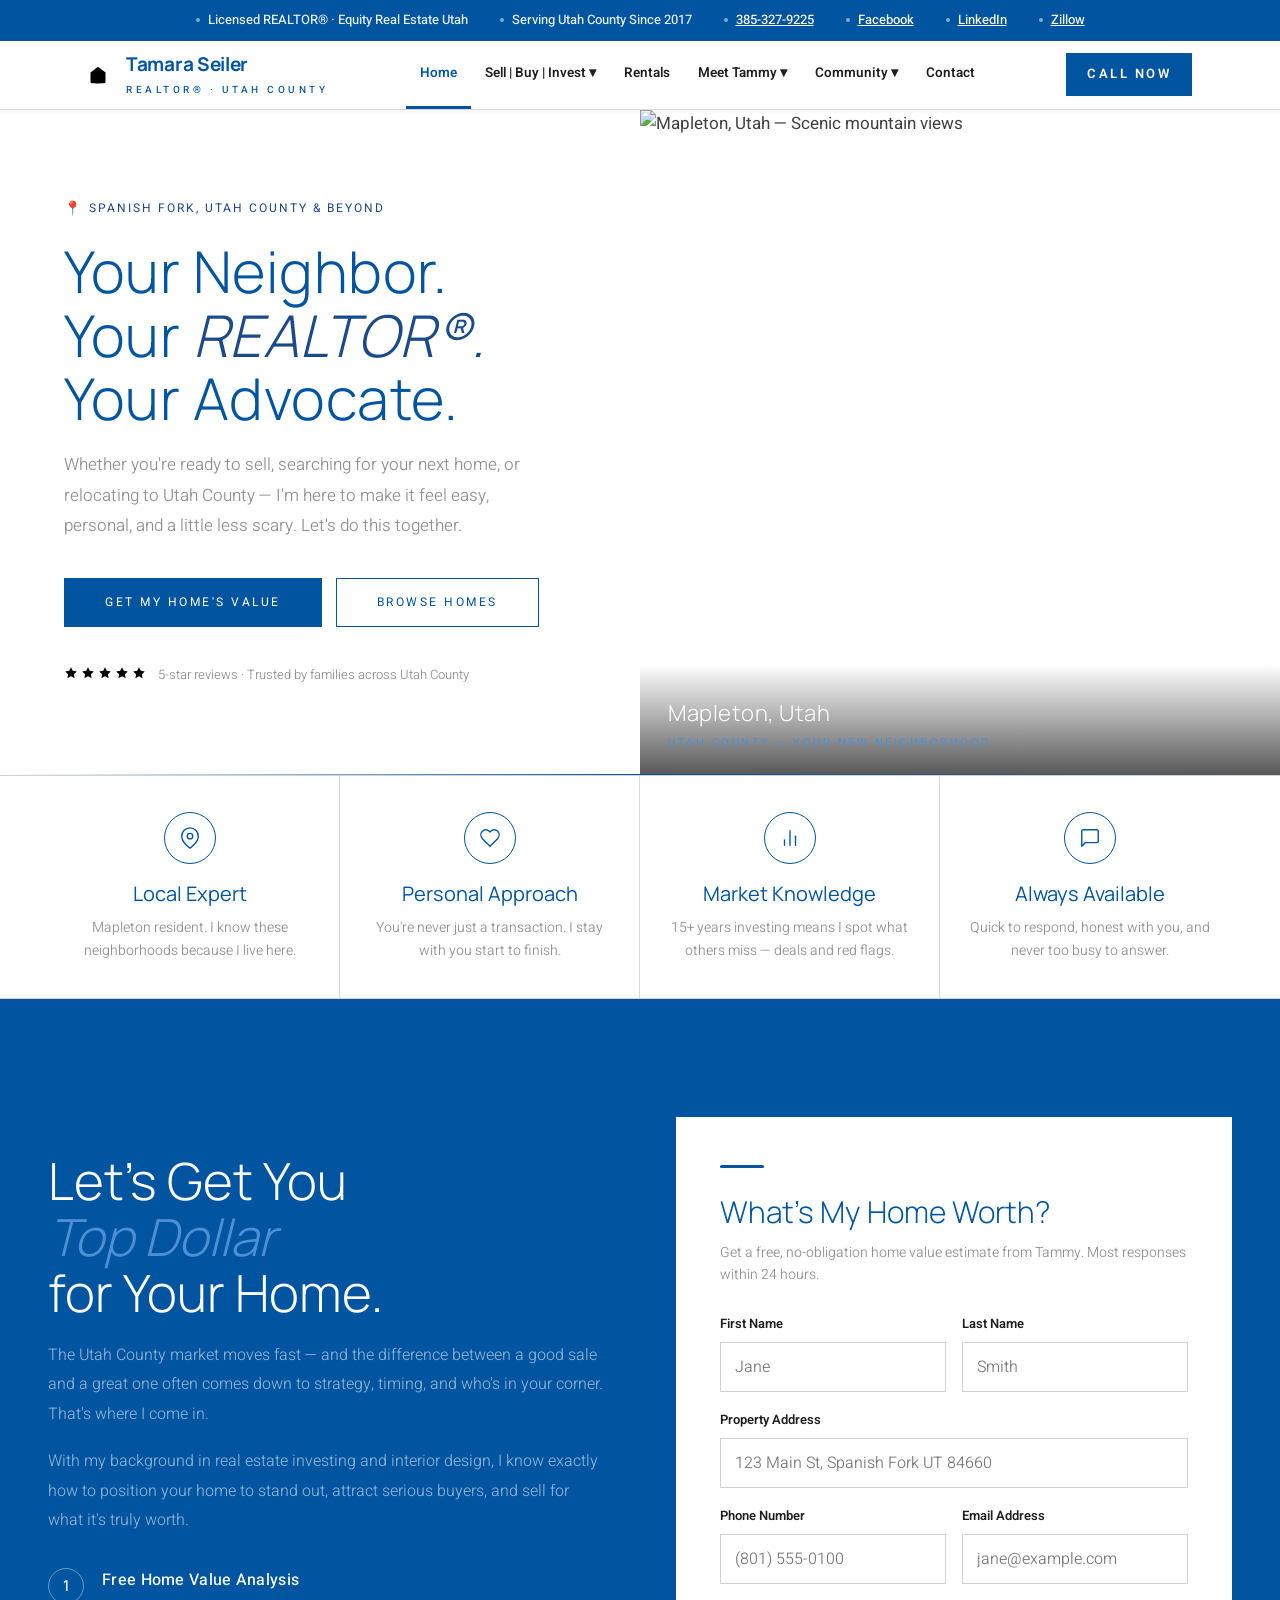
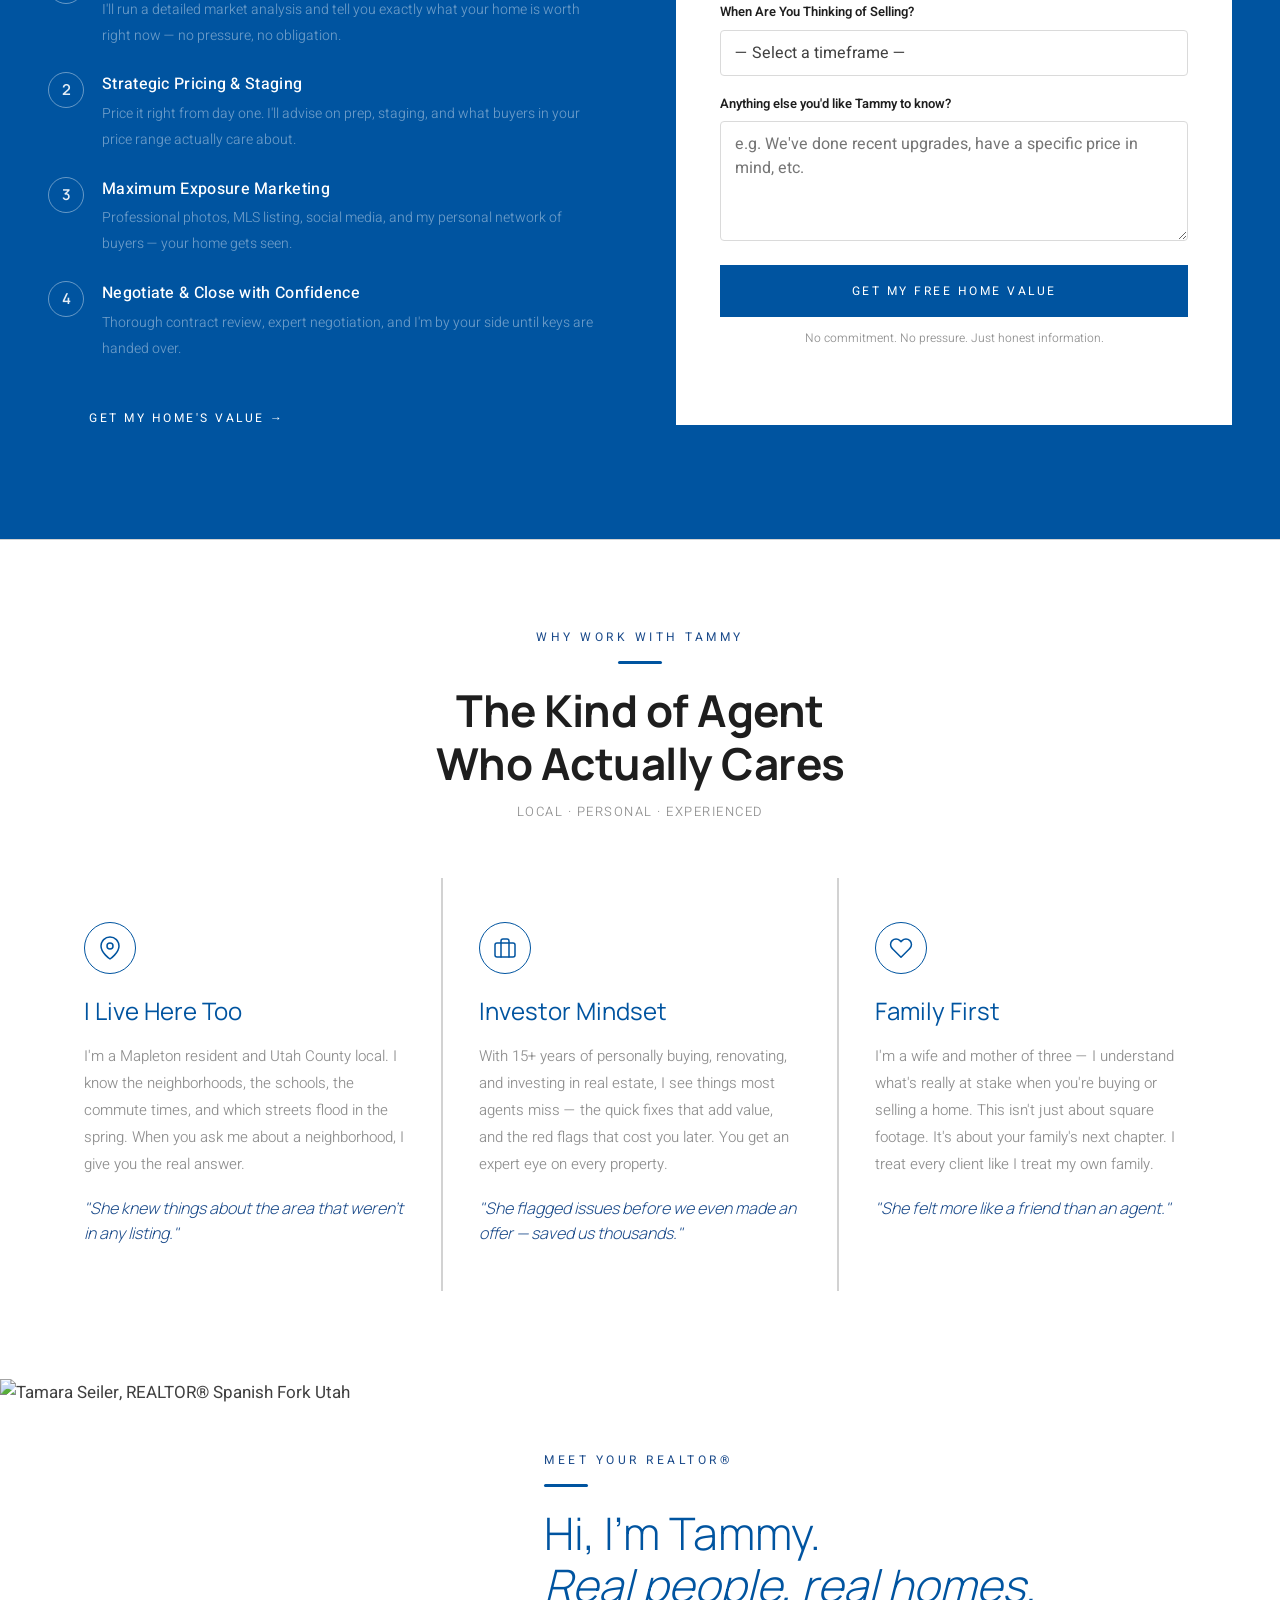
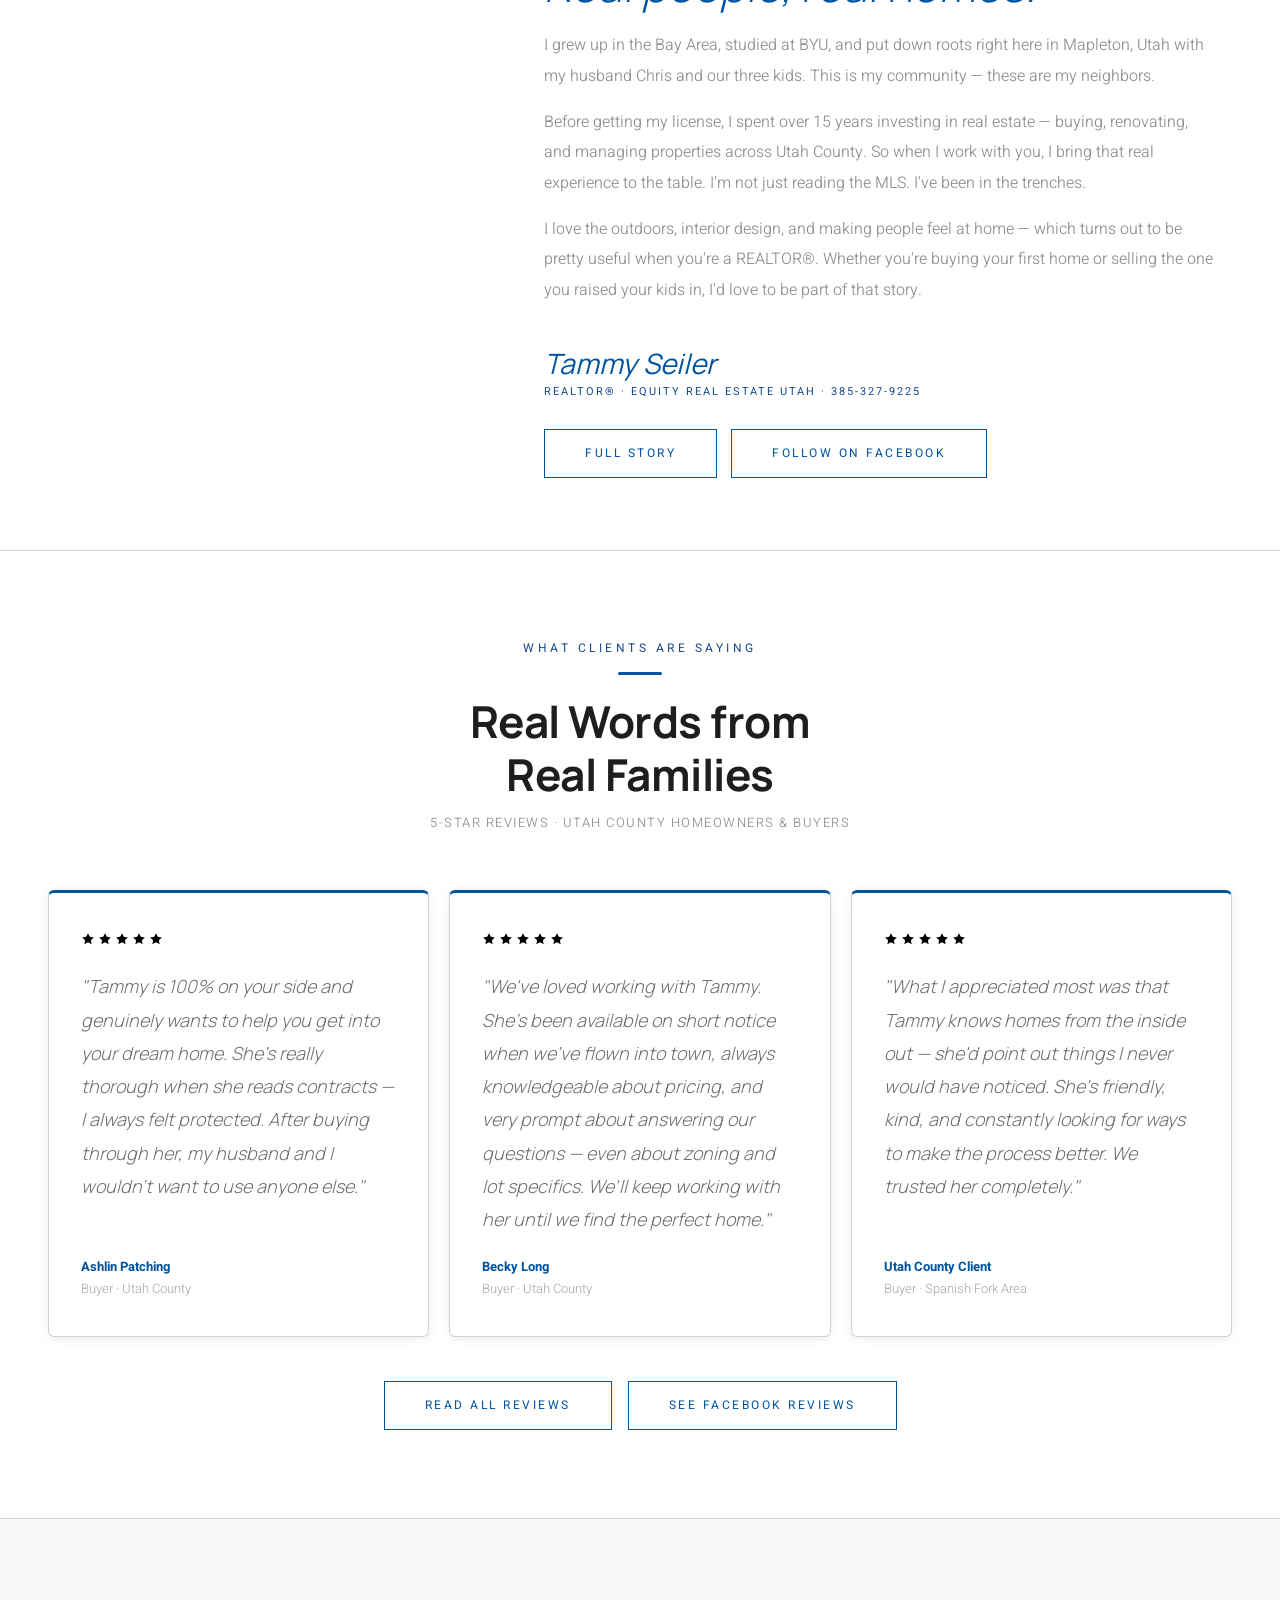
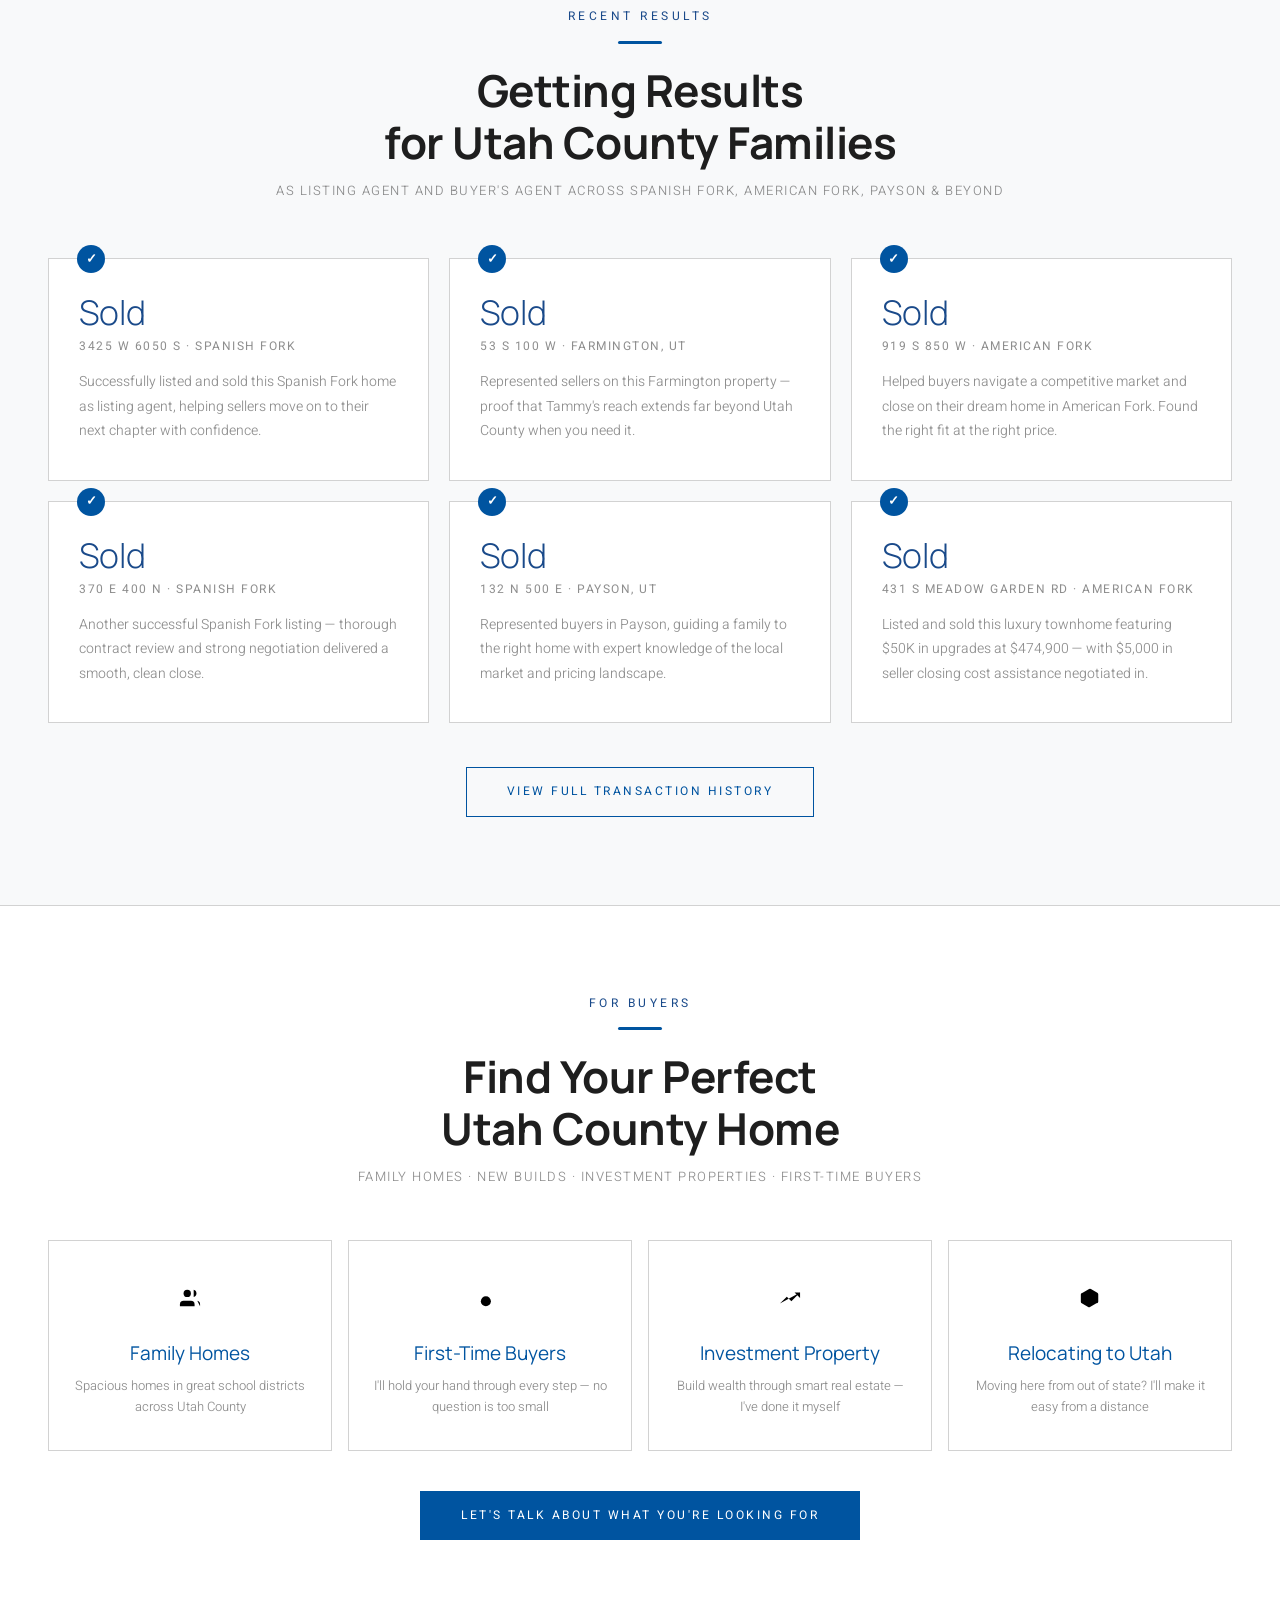
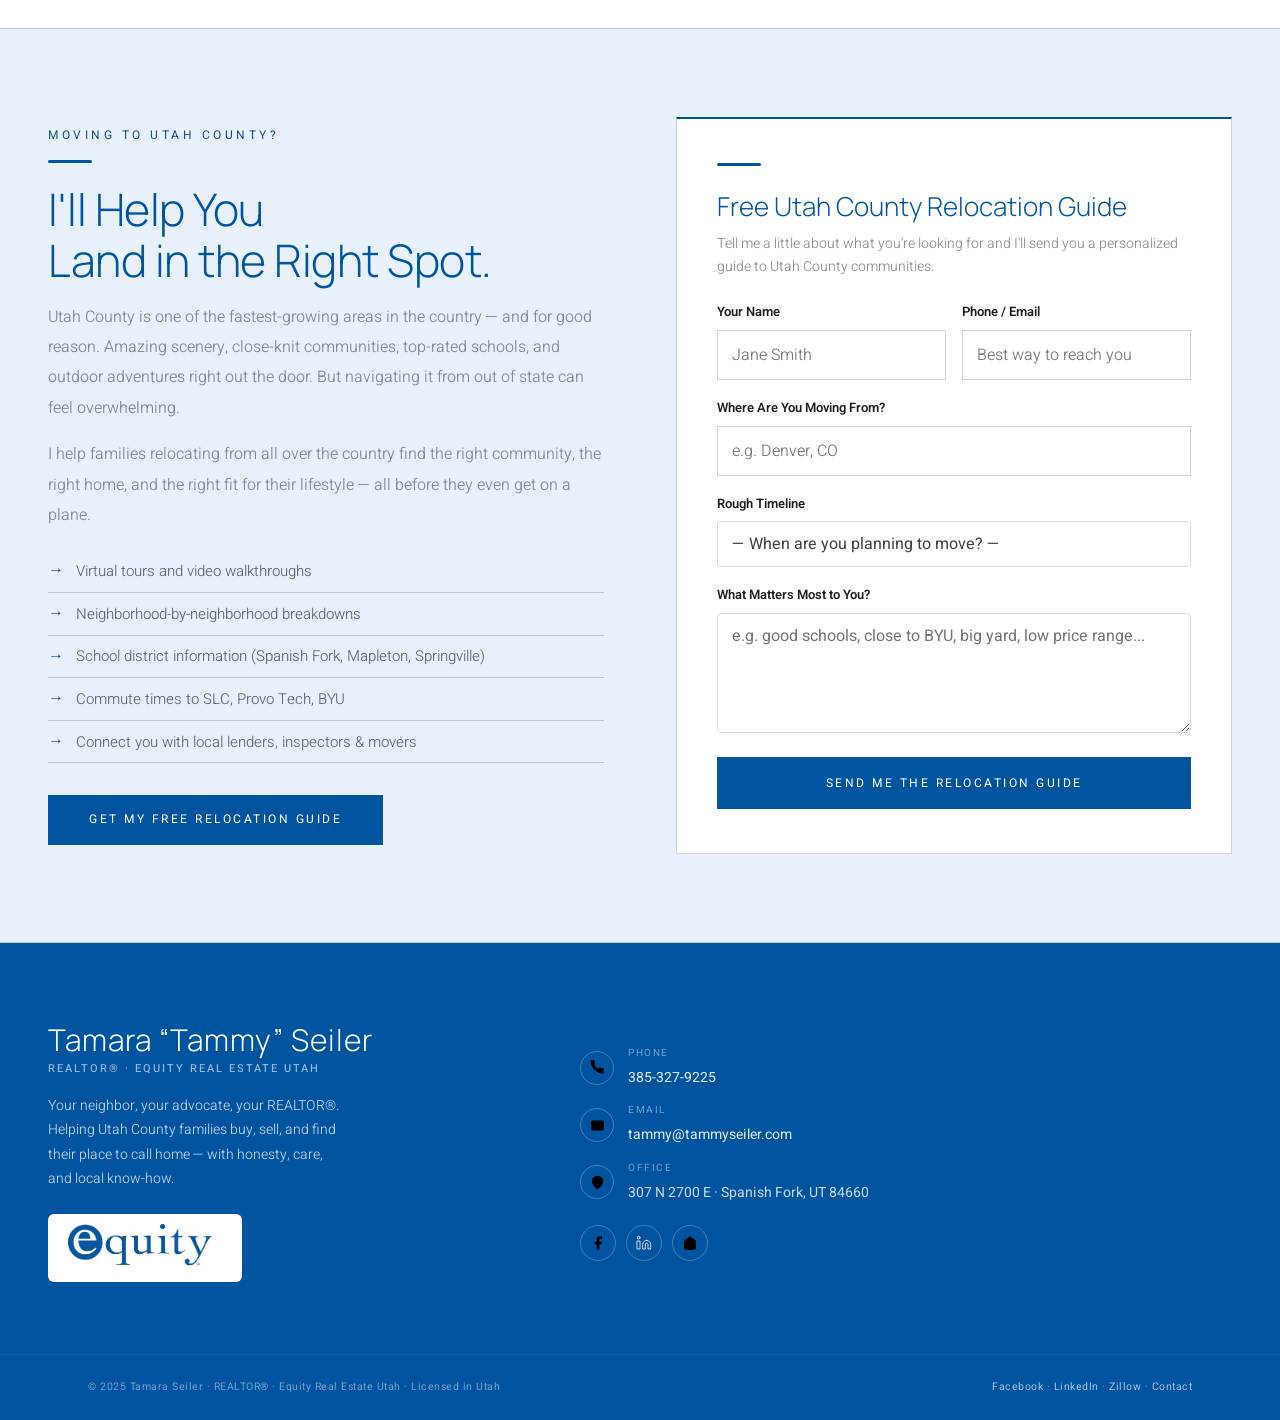
==== commit 5d1a81a9: "Added the ability to send emails on form submission" ====
--- a/index.html
+++ b/index.html
@@ -12,48 +12,48 @@
   <meta property="og:description" content="Helping families buy and sell homes across Utah County. Local expert, personal approach. Call 385-327-9225."/>
   <meta property="og:type" content="website"/>
   <link rel="canonical" href="https://www.tammyseiler.com/"/>
-<script type="application/ld+json">
-{
-  "@context": "https://schema.org",
-  "@type": "RealEstateAgent",
-  "name": "Tamara Seiler",
-  "alternateName": "Tammy Seiler",
-  "description": "Licensed REALTOR® serving Spanish Fork, Mapleton, Provo, and all of Utah County. Specializing in helping families buy and sell homes.",
-  "url": "https://www.tammyseiler.com",
-  "telephone": "+13853279225",
-  "email": "tamara.seiler@outlook.com",
-  "image": "https://static.wixstatic.com/media/86c47d_b4194c6c45da4a6fa59b21c5eb4eb479~mv2.jpg",
-  "address": {
-    "@type": "PostalAddress",
-    "streetAddress": "307 N 2700 E",
-    "addressLocality": "Spanish Fork",
-    "addressRegion": "UT",
-    "postalCode": "84660",
-    "addressCountry": "US"
-  },
-  "geo": {
-    "@type": "GeoCoordinates",
-    "latitude": 40.1150,
-    "longitude": -111.6549
-  },
-  "areaServed": [
-    {"@type": "City", "name": "Spanish Fork", "containedInPlace": {"@type": "State", "name": "Utah"}},
-    {"@type": "City", "name": "Mapleton", "containedInPlace": {"@type": "State", "name": "Utah"}},
-    {"@type": "City", "name": "Provo", "containedInPlace": {"@type": "State", "name": "Utah"}},
-    {"@type": "City", "name": "Springville", "containedInPlace": {"@type": "State", "name": "Utah"}},
-    {"@type": "City", "name": "American Fork", "containedInPlace": {"@type": "State", "name": "Utah"}},
-    {"@type": "City", "name": "Payson", "containedInPlace": {"@type": "State", "name": "Utah"}}
-  ],
-  "memberOf": {
-    "@type": "Organization",
-    "name": "Equity Real Estate Utah"
-  },
-  "sameAs": [
-    "https://www.facebook.com/tamara.utah.homes/",
-    "https://www.linkedin.com/in/tammy-seiler"
-  ]
-}
-</script>
+  <script type="application/ld+json">
+      {
+        "@context": "https://schema.org",
+        "@type": "RealEstateAgent",
+        "name": "Tamara Seiler",
+        "alternateName": "Tammy Seiler",
+        "description": "Licensed REALTOR® serving Spanish Fork, Mapleton, Provo, and all of Utah County. Specializing in helping families buy and sell homes.",
+        "url": "https://www.tammyseiler.com",
+        "telephone": "+13853279225",
+        "email": "tammy@tammyseiler.com",
+        "image": "https://static.wixstatic.com/media/86c47d_b4194c6c45da4a6fa59b21c5eb4eb479~mv2.jpg",
+        "address": {
+          "@type": "PostalAddress",
+          "streetAddress": "307 N 2700 E",
+          "addressLocality": "Spanish Fork",
+          "addressRegion": "UT",
+          "postalCode": "84660",
+          "addressCountry": "US"
+        },
+        "geo": {
+          "@type": "GeoCoordinates",
+          "latitude": 40.1150,
+          "longitude": -111.6549
+        },
+        "areaServed": [
+          {"@type": "City", "name": "Spanish Fork", "containedInPlace": {"@type": "State", "name": "Utah"}},
+          {"@type": "City", "name": "Mapleton", "containedInPlace": {"@type": "State", "name": "Utah"}},
+          {"@type": "City", "name": "Provo", "containedInPlace": {"@type": "State", "name": "Utah"}},
+          {"@type": "City", "name": "Springville", "containedInPlace": {"@type": "State", "name": "Utah"}},
+          {"@type": "City", "name": "American Fork", "containedInPlace": {"@type": "State", "name": "Utah"}},
+          {"@type": "City", "name": "Payson", "containedInPlace": {"@type": "State", "name": "Utah"}}
+        ],
+        "memberOf": {
+          "@type": "Organization",
+          "name": "Equity Real Estate Utah"
+        },
+        "sameAs": [
+          "https://www.facebook.com/tamara.utah.homes/",
+          "https://www.linkedin.com/in/tammy-seiler"
+        ]
+      }
+  </script>
 <meta property="og:image" content="https://static.wixstatic.com/media/86c47d_b4194c6c45da4a6fa59b21c5eb4eb479~mv2.jpg"/>
   <meta property="og:url" content="https://www.tammyseiler.com/"/>
 </head>
@@ -70,10 +70,6 @@
   <div class="tb-item"><span class="tb-dot"></span><a href="https://www.linkedin.com/in/tammy-seiler" target="_blank" rel="noopener">LinkedIn</a></div>
   <div class="tb-item"><span class="tb-dot"></span><a href="https://www.zillow.com/profile/Tammys-Realty" target="_blank" rel="noopener">Zillow</a></div>
 </div>
-
-  
-  
-  
 </div>
 
 <!-- ════════════════════════════════════════════════════════════
@@ -120,11 +116,12 @@
   </div>
   <div class="hero-v5-image">
     <img src="https://static.wixstatic.com/media/86c47d_b4194c6c45da4a6fa59b21c5eb4eb479~mv2.jpg"
-         alt="Tamara Seiler, REALTOR® — Spanish Fork Utah"
+         style="object-position: center 40%;"
+         alt="Mapleton, Utah — Scenic mountain views"
          loading="eager"/>
     <div class="img-caption">
-      <div class="caption-name">Tamara "Tammy" Seiler</div>
-      <div class="caption-title">REALTOR® · Equity Real Estate Utah</div>
+      <div class="caption-name">Mapleton, Utah</div>
+      <div class="caption-title">Utah County — Your New Neighborhood</div>
     </div>
   </div>
 </section>
@@ -212,53 +209,54 @@
       <h3>What's My Home Worth?</h3>
       <p>Get a free, no-obligation home value estimate from Tammy. Most responses within 24 hours.</p>
       <form data-form="home-value" id="homeValueForm">
-        <div class="form-2col">
+          <input type="hidden" name="form_type" value="Home Value Request" />
+          <div class="form-2col">
+              <div class="input-group">
+                  <label class="input-label">First Name</label>
+                  <input class="input-field" type="text" name="firstName" placeholder="Jane" required />
+              </div>
+              <div class="input-group">
+                  <label class="input-label">Last Name</label>
+                  <input class="input-field" type="text" name="lastName" placeholder="Smith" required />
+              </div>
+          </div>
           <div class="input-group">
-            <label class="input-label">First Name</label>
-            <input class="input-field" type="text" name="firstName" placeholder="Jane" required/>
+              <label class="input-label">Property Address</label>
+              <input class="input-field" type="text" name="address" placeholder="123 Main St, Spanish Fork UT 84660" required />
+          </div>
+          <div class="form-2col">
+              <div class="input-group">
+                  <label class="input-label">Phone Number</label>
+                  <input class="input-field" type="tel" name="phone" placeholder="(801) 555-0100" />
+              </div>
+              <div class="input-group">
+                  <label class="input-label">Email Address</label>
+                  <input class="input-field" type="email" name="email" placeholder="jane@example.com" required />
+              </div>
           </div>
           <div class="input-group">
-            <label class="input-label">Last Name</label>
-            <input class="input-field" type="text" name="lastName" placeholder="Smith" required/>
-          </div>
-        </div>
-        <div class="input-group">
-          <label class="input-label">Property Address</label>
-          <input class="input-field" type="text" name="address" placeholder="123 Main St, Spanish Fork UT 84660" required/>
-        </div>
-        <div class="form-2col">
-          <div class="input-group">
-            <label class="input-label">Phone Number</label>
-            <input class="input-field" type="tel" name="phone" placeholder="(801) 555-0100"/>
-          </div>
-          <div class="input-group">
-            <label class="input-label">Email Address</label>
-            <input class="input-field" type="email" name="email" placeholder="jane@example.com" required/>
-          </div>
-        </div>
-        <div class="input-group">
-          <label class="input-label">When Are You Thinking of Selling?</label>
-          <select class="input-field" name="timeline">
-            <option value="">— Select a timeframe —</option>
-            <option>Right away (0–3 months)</option>
-            <option>Within 6 months</option>
-            <option>Just exploring for now</option>
-            <option>Not sure yet</option>
-          </select>
-        </div>
-        <div class="input-group" style="margin-bottom:24px;">
-          <label class="input-label">Anything else you'd like Tammy to know?</label>
-          <textarea class="input-field" name="notes" rows="3" placeholder="e.g. We've done recent upgrades, have a specific price in mind, etc."></textarea>
-        </div>
-        <button type="submit" class="btn btn-gold" style="width:100%;display:block;text-align:center;padding:16px;">
-          Get My Free Home Value
-        </button>
-        <div class="form-success" id="homeValueSuccess">
-          Thank you! Tammy will review your property and reach out within 24 hours.
-        </div>
-        <p style="font-size:12px;color:var(--stone);text-align:center;margin-top:12px;font-weight:300;">
-          No commitment. No pressure. Just honest information.
-        </p>
+              <label class="input-label">When Are You Thinking of Selling?</label>
+              <select class="input-field" name="timeline">
+                  <option value="">— Select a timeframe —</option>
+                  <option>Right away (0–3 months)</option>
+                  <option>Within 6 months</option>
+                  <option>Just exploring for now</option>
+                  <option>Not sure yet</option>
+              </select>
+          </div>
+          <div class="input-group" style="margin-bottom:24px;">
+              <label class="input-label">Anything else you'd like Tammy to know?</label>
+              <textarea class="input-field" name="notes" rows="3" placeholder="e.g. We've done recent upgrades, have a specific price in mind, etc."></textarea>
+          </div>
+          <button type="submit" class="btn btn-gold" style="width:100%;display:block;text-align:center;padding:16px;">
+              Get My Free Home Value
+          </button>
+          <div class="form-success" id="homeValueSuccess">
+              Thank you! Tammy will review your property and reach out within 24 hours.
+          </div>
+          <p style="font-size:12px;color:var(--stone);text-align:center;margin-top:12px;font-weight:300;">
+              No commitment. No pressure. Just honest information.
+          </p>
       </form>
     </div>
   </div>
@@ -493,188 +491,70 @@
       <h3>Free Utah County Relocation Guide</h3>
       <p>Tell me a little about what you're looking for and I'll send you a personalized guide to Utah County communities.</p>
       <form data-form="relocation" id="relocationForm">
-        <div class="form-2col">
+          <input type="hidden" name="form_type" value="Relocation Guide" />
+          <div class="form-2col">
+              <div class="input-group">
+                  <label class="input-label">Your Name</label>
+                  <input class="input-field" type="text" name="name" placeholder="Jane Smith" required />
+              </div>
+              <div class="input-group">
+                  <label class="input-label">Phone / Email</label>
+                  <input class="input-field" type="text" name="contact" placeholder="Best way to reach you" required />
+              </div>
+          </div>
           <div class="input-group">
-            <label class="input-label">Your Name</label>
-            <input class="input-field" type="text" name="name" placeholder="Jane Smith" required/>
+              <label class="input-label">Where Are You Moving From?</label>
+              <input class="input-field" type="text" name="movingFrom" placeholder="e.g. Denver, CO" />
           </div>
           <div class="input-group">
-            <label class="input-label">Phone / Email</label>
-            <input class="input-field" type="text" name="contact" placeholder="Best way to reach you" required/>
-          </div>
-        </div>
-        <div class="input-group">
-          <label class="input-label">Where Are You Moving From?</label>
-          <input class="input-field" type="text" name="movingFrom" placeholder="e.g. Denver, CO"/>
-        </div>
-        <div class="input-group">
-          <label class="input-label">Rough Timeline</label>
-          <select class="input-field" name="timeline">
-            <option value="">— When are you planning to move? —</option>
-            <option>Within 3 months</option>
-            <option>3–6 months</option>
-            <option>6–12 months</option>
-            <option>Just exploring</option>
-          </select>
-        </div>
-        <div class="input-group" style="margin-bottom:24px;">
-          <label class="input-label">What Matters Most to You?</label>
-          <textarea class="input-field" name="priorities" rows="3" placeholder="e.g. good schools, close to BYU, big yard, low price range..."></textarea>
-        </div>
-        <button type="submit" class="btn btn-gold" style="width:100%;display:block;text-align:center;padding:16px;">
-          Send Me the Relocation Guide
-        </button>
-        <div class="form-success" id="relocationSuccess">
-          Got it! Tammy will put together a personalized guide for you and reach out shortly.
-        </div>
+              <label class="input-label">Rough Timeline</label>
+              <select class="input-field" name="timeline">
+                  <option value="">— When are you planning to move? —</option>
+                  <option>Within 3 months</option>
+                  <option>3–6 months</option>
+                  <option>6–12 months</option>
+                  <option>Just exploring</option>
+              </select>
+          </div>
+          <div class="input-group" style="margin-bottom:24px;">
+              <label class="input-label">What Matters Most to You?</label>
+              <textarea class="input-field" name="priorities" rows="3" placeholder="e.g. good schools, close to BYU, big yard, low price range..."></textarea>
+          </div>
+          <button type="submit" class="btn btn-gold" style="width:100%;display:block;text-align:center;padding:16px;">
+              Send Me the Relocation Guide
+          </button>
+          <div class="form-success" id="relocationSuccess">
+              Got it! Tammy will put together a personalized guide for you and reach out shortly.
+          </div>
       </form>
     </div>
   </div>
 </section>
 
-<!-- ════════════════════════════════════════════════════════════
-     FACEBOOK INTEGRATION SECTION
-     ════════════════════════════════════════════════════════════ -->
-<section class="fb-section" aria-label="Tammy on Facebook">
-  <div class="fb-inner">
-    <div class="text-center">
-      <span class="eyebrow">Follow Along</span>
-      <div class="gold-rule center"></div>
-      <h2 class="section-title">See Tammy in Action</h2>
-      <p class="section-sub">Local market updates · New listings · Behind-the-scenes · Real life</p>
-    </div>
-
-    <!-- Recommended settings: width=500, tabs=timeline, show_facepile=true -->
-    <div class="fb-embed-box" style="flex-direction:column;gap:24px;padding:48px 40px;">
-      <div style="display:flex;align-items:center;justify-content:center;gap:16px;flex-wrap:wrap;">
-        <span style="width:56px;height:56px;background:var(--equity-blue);border-radius:50%;display:flex;align-items:center;justify-content:center;flex-shrink:0;"><svg width="26" height="26" viewBox="0 0 24 24"><path d="M18 2h-3a5 5 0 00-5 5v3H7v4h3v8h4v-8h3l1-4h-4V7a1 1 0 011-1h3z"/></svg></span>
-        <div style="text-align:left;">
-          <div style="font-family:var(--serif);font-size:24px;font-weight:700;color:var(--text-dark);margin-bottom:4px;">Follow Tammy on Facebook</div>
-          <div style="font-size:14px;color:var(--text-mid);">New listings &middot; Market updates &middot; Community life &middot; Real moments</div>
-        </div>
-      </div>
-      <p style="font-size:16px;color:var(--text-mid);font-weight:300;line-height:1.8;max-width:540px;text-align:center;margin:0 auto;">
-        See Tammy&rsquo;s latest listings, Utah County market updates, and real moments from life in Mapleton. Follow along for the inside view.
-      </p>
-      <a href="https://www.facebook.com/tamara.utah.homes/" target="_blank" rel="noopener" class="btn btn-gold" style="font-size:14px;display:inline-block;">
-        Follow @tamara.utah.homes &rarr;
-      </a>
-    </div>
-        </div>
-      </div>
-      <p style="font-size:16px;color:var(--text-mid);font-weight:300;line-height:1.8;max-width:540px;text-align:center;margin:0 auto;">
-        Tammy shares what it's really like to live and work in Utah County &mdash; new listings, market insights, local events, and the occasional Hobble Creek hike.
-      </p>
-      <a href="https://www.facebook.com/tamara.utah.homes/" target="_blank" rel="noopener" class="btn btn-gold" style="font-size:14px;display:inline-block;">
-        Follow @tamara.utah.homes &rarr;
-      </a>
-    </div>
-</section>
-
-<!-- ════════════════════════════════════════════════════════════
-     LEAD CAPTURE BAND — Bottom of page last chance
-     ════════════════════════════════════════════════════════════ -->
-
-<!-- ════════════════════ LEAD BAND ════════════════════ -->
-<div class="lead-band" aria-label="Contact Tammy">
-  <div class="lead-band-inner">
-    <div class="lead-band-text">
-      <h2>Ready to Take the Next Step?</h2>
-      <p>Whether you're thinking of selling, just starting your search, or not quite sure where to begin — Tammy is here to talk. No pressure. No jargon. Just honest help from your neighbor.</p>
-      <div style="margin-top:20px;font-size:15px;color:rgba(255,255,255,0.85);">
-        <a href="tel:3853279225" style="color:#fff;font-weight:600;">385-327-9225</a>
-        &nbsp;&middot;&nbsp;
-        <a href="mailto:tamara.seiler@outlook.com" style="color:rgba(255,255,255,0.88);">tamara.seiler@outlook.com</a>
-      </div>
-    </div>
-    <form data-form="quick-contact" id="quickContactForm" style="display:flex;flex-direction:column;gap:12px;">
-      <div class="form-2col" style="gap:12px;">
-        <input class="input-field" type="text" name="name" placeholder="Your name" required style="min-width:0;"/>
-        <input class="input-field" type="tel" name="phone" placeholder="Phone number" style="min-width:0;"/>
-      </div>
-      <input class="input-field" type="email" name="email" placeholder="Email address" required/>
-      <select name="interest" class="input-field">
-        <option value="">I'm interested in... (optional)</option>
-        <option>Getting My Home's Value</option>
-        <option>Buying a Home</option>
-        <option>Relocating to Utah County</option>
-        <option>Rental Property</option>
-        <option>Just Have a Question</option>
-      </select>
-      <button type="submit" class="btn btn-ink" style="width:100%;text-align:center;padding:15px;background:#fff;color:var(--equity-blue);border-color:#fff;font-weight:600;">
-        Get In Touch with Tammy
-      </button>
-      <div class="form-success" id="quickContactSuccess" style="background:rgba(255,255,255,0.15);border-color:rgba(255,255,255,0.4);color:#fff;">
-        Thank you! Tammy will be in touch very soon.
-      </div>
-    </form>
-  </div>
-</div>
-
-<!-- ════════════════════ SEO AREAS ════════════════════ -->
-<div class="seo-areas" aria-label="Areas served">
-  <div class="seo-areas-inner">
-    <p style="font-size:13px;letter-spacing:2px;text-transform:uppercase;color:var(--stone);margin-bottom:8px;">Areas Served</p>
-    <div class="seo-links">
-      <a class="seo-link" href="contact.html?area=spanish-fork">Realtor in Spanish Fork, UT</a>
-      <a class="seo-link" href="community.html#mapleton">Homes for Sale in Mapleton, UT</a>
-      <a class="seo-link" href="contact.html?area=provo">Provo, UT Real Estate</a>
-      <a class="seo-link" href="contact.html?area=orem">Orem, UT Homes</a>
-      <a class="seo-link" href="contact.html?area=payson">Payson, UT Homes</a>
-      <a class="seo-link" href="community.html#springville">Springville Real Estate</a>
-      <a class="seo-link" href="contact.html?area=farmington">Farmington, UT</a>
-      <a class="seo-link" href="contact.html?interest=relocation">Moving to Utah County</a>
-    </div>
-  </div>
-</div>
-
-<!-- ════════════════════ FOOTER ════════════════════ -->
-<footer>
-  <div class="footer-top">
-    <div class="footer-brand">
-      <div class="name">Tamara &ldquo;Tammy&rdquo; Seiler</div>
-      <div class="title">REALTOR&reg; &middot; Equity Real Estate Utah</div>
-      <p>Your neighbor, your advocate, your REALTOR&reg;. Helping Utah County families buy, sell, and find their place to call home &mdash; with honesty, care, and local know-how.</p>
-      <div style="margin-top:22px;display:flex;flex-direction:column;gap:12px;">
-        <div style="display:flex;align-items:center;gap:14px;"><span style="width:34px;height:34px;border:1px solid rgba(255,255,255,0.25);border-radius:50%;display:flex;align-items:center;justify-content:center;color:rgba(255,255,255,0.75);flex-shrink:0;"><svg width="15" height="15" viewBox="0 0 24 24"><path d="M22 16.92v3a2 2 0 01-2.18 2 19.79 19.79 0 01-8.63-3.07A19.5 19.5 0 013.07 9.5 19.79 19.79 0 01.86 2.18 2 2 0 012.18 0h3a2 2 0 012 1.72 12.84 12.84 0 00.7 2.81 2 2 0 01-.45 2.11L7.09 7.91a16 16 0 006 6l1.27-1.27a2 2 0 012.11-.45 12.84 12.84 0 002.81.7A2 2 0 0122 14.92v2.02z"/></svg></span><div><span style="display:block;font-size:10px;letter-spacing:1.5px;text-transform:uppercase;color:rgba(255,255,255,0.45);margin-bottom:2px;">Phone</span><a href="tel:3853279225" style="color:rgba(255,255,255,0.88);font-size:14px;">385-327-9225</a></div></div>
-        <div style="display:flex;align-items:center;gap:14px;"><span style="width:34px;height:34px;border:1px solid rgba(255,255,255,0.25);border-radius:50%;display:flex;align-items:center;justify-content:center;color:rgba(255,255,255,0.75);flex-shrink:0;"><svg width="15" height="15" viewBox="0 0 24 24"><rect x="2" y="4" width="20" height="16" rx="2"/><path d="M2 7l10 7L22 7"/></svg></span><div><span style="display:block;font-size:10px;letter-spacing:1.5px;text-transform:uppercase;color:rgba(255,255,255,0.45);margin-bottom:2px;">Email</span><a href="mailto:tamara.seiler@outlook.com" style="color:rgba(255,255,255,0.88);font-size:14px;">tamara.seiler@outlook.com</a></div></div>
-        <div style="display:flex;align-items:center;gap:14px;"><span style="width:34px;height:34px;border:1px solid rgba(255,255,255,0.25);border-radius:50%;display:flex;align-items:center;justify-content:center;color:rgba(255,255,255,0.75);flex-shrink:0;"><svg width="15" height="15" viewBox="0 0 24 24"><path d="M21 10c0 7-9 13-9 13s-9-6-9-13a9 9 0 0118 0z"/><circle cx="12" cy="10" r="3"/></svg></span><div><span style="display:block;font-size:10px;letter-spacing:1.5px;text-transform:uppercase;color:rgba(255,255,255,0.45);margin-bottom:2px;">Office</span><span style="color:rgba(255,255,255,0.78);font-size:14px;">307 N 2700 E &middot; Spanish Fork, UT 84660</span></div></div>
-      </div>
-      <div style="margin-top:20px;display:flex;gap:10px;align-items:center;flex-wrap:wrap;">
-        <a href="https://www.facebook.com/tamara.utah.homes/" target="_blank" rel="noopener" style="width:36px;height:36px;border:1px solid rgba(255,255,255,0.25);border-radius:50%;display:flex;align-items:center;justify-content:center;color:rgba(255,255,255,0.78);transition:all .2s;" title="Facebook"><svg width="16" height="16" viewBox="0 0 24 24"><path d="M18 2h-3a5 5 0 00-5 5v3H7v4h3v8h4v-8h3l1-4h-4V7a1 1 0 011-1h3z"/></svg></a>
-        <a href="https://www.linkedin.com/in/tammy-seiler" target="_blank" rel="noopener" style="width:36px;height:36px;border:1px solid rgba(255,255,255,0.25);border-radius:50%;display:flex;align-items:center;justify-content:center;color:rgba(255,255,255,0.78);transition:all .2s;" title="LinkedIn"><svg width="16" height="16" viewBox="0 0 24 24" fill="none" stroke="currentColor" stroke-width="1.5" stroke-linecap="round" stroke-linejoin="round"><path d="M16 8a6 6 0 016 6v7h-4v-7a2 2 0 00-2-2 2 2 0 00-2 2v7h-4v-7a6 6 0 016-6z"/><rect x="2" y="9" width="4" height="12"/><circle cx="4" cy="4" r="2"/></svg></a>
-        <a href="https://www.zillow.com/profile/Tammys-Realty" target="_blank" rel="noopener" style="width:36px;height:36px;border:1px solid rgba(255,255,255,0.25);border-radius:50%;display:flex;align-items:center;justify-content:center;color:rgba(255,255,255,0.78);transition:all .2s;" title="Zillow Reviews"><svg width="16" height="16" viewBox="0 0 24 24" fill="none" stroke="currentColor" stroke-width="1.5" stroke-linecap="round" stroke-linejoin="round"><path d="M3 9l9-7 9 7v11a2 2 0 01-2 2H5a2 2 0 01-2-2z"/><polyline points="9 22 9 12 15 12 15 22"/></svg></a>
-      </div>
-      <div style="margin-top:22px;display:inline-block;background:#ffffff;padding:10px 20px;border-radius:6px;">
-        <img src="equity-logo.png" alt="Equity Real Estate" style="height:48px;width:auto;display:block;"/>
-      </div>
-    </div>
-    <div class="footer-col">
-      <h4>Navigation</h4>
-      <ul>
-        <li><a href="index.html">Home</a></li>
-        <li><a href="buy-sell-invest.html">Sell | Buy | Invest</a></li>
-        <li><a href="featured-listings.html">Current Listings</a></li>
-        <li><a href="rentals.html">Rental Properties</a></li>
-        <li><a href="community.html">Community Guide</a></li>
-        <li><a href="about.html">Meet Tammy</a></li>
-        <li><a href="client-testimonials.html">Client Reviews</a></li>
-        <li><a href="contact.html">Contact Me</a></li>
-      </ul>
-    </div>
-    <div class="footer-col">
-      <h4>Areas Served</h4>
-      <ul>
-        <li><a href="community.html#spanish-fork">Spanish Fork, UT 84660</a></li>
-        <li><a href="community.html#mapleton">Mapleton, UT 84664</a></li>
-        <li><a href="contact.html?area=provo">Provo, UT 84601</a></li>
-        <li><a href="contact.html?area=orem">Orem, UT 84057</a></li>
-        <li><a href="contact.html?area=payson">Payson, UT 84651</a></li>
-        <li><a href="community.html#springville">Springville, UT 84663</a></li>
-        <li><a href="contact.html?interest=relocation">Relocating to Utah?</a></li>
-      </ul>
-    </div>
-  </div>
+
+  <footer>
+      <div class="footer-top">
+          <div class="footer-brand" style="width:400px">
+              <div class="name">Tamara &ldquo;Tammy&rdquo; Seiler</div>
+              <div class="title">REALTOR&reg; &middot; Equity Real Estate Utah</div>
+              <p>Your neighbor, your advocate, your REALTOR&reg;. Helping Utah County families buy, sell, and find their place to call home &mdash; with honesty, care, and local know-how.</p>
+              <div style="margin-top:22px;display:inline-block;background:#ffffff;padding:10px 20px;border-radius:6px;">
+                  <img src="equity-logo.png" alt="Equity Real Estate" style="height:48px;width:auto;display:block;" />
+              </div>
+          </div>
+          <div class="footer-brand">
+              <div style="margin-top:22px;display:flex;flex-direction:column;gap:12px;">
+                  <div style="display:flex;align-items:center;gap:14px;"><span style="width:34px;height:34px;border:1px solid rgba(255,255,255,0.25);border-radius:50%;display:flex;align-items:center;justify-content:center;color:rgba(255,255,255,0.75);flex-shrink:0;"><svg width="15" height="15" viewBox="0 0 24 24"><path d="M22 16.92v3a2 2 0 01-2.18 2 19.79 19.79 0 01-8.63-3.07A19.5 19.5 0 013.07 9.5 19.79 19.79 0 01.86 2.18 2 2 0 012.18 0h3a2 2 0 012 1.72 12.84 12.84 0 00.7 2.81 2 2 0 01-.45 2.11L7.09 7.91a16 16 0 006 6l1.27-1.27a2 2 0 012.11-.45 12.84 12.84 0 002.81.7A2 2 0 0122 14.92v2.02z" /></svg></span><div><span style="display:block;font-size:10px;letter-spacing:1.5px;text-transform:uppercase;color:rgba(255,255,255,0.45);margin-bottom:2px;">Phone</span><a href="tel:3853279225" style="color:rgba(255,255,255,0.88);font-size:14px;">385-327-9225</a></div></div>
+                  <div style="display:flex;align-items:center;gap:14px;"><span style="width:34px;height:34px;border:1px solid rgba(255,255,255,0.25);border-radius:50%;display:flex;align-items:center;justify-content:center;color:rgba(255,255,255,0.75);flex-shrink:0;"><svg width="15" height="15" viewBox="0 0 24 24"><rect x="2" y="4" width="20" height="16" rx="2" /><path d="M2 7l10 7L22 7" /></svg></span><div><span style="display:block;font-size:10px;letter-spacing:1.5px;text-transform:uppercase;color:rgba(255,255,255,0.45);margin-bottom:2px;">Email</span><a href="mailto:tammy@tammyseiler.com" style="color:rgba(255,255,255,0.88);font-size:14px;">tammy@tammyseiler.com</a></div></div>
+                  <div style="display:flex;align-items:center;gap:14px;"><span style="width:34px;height:34px;border:1px solid rgba(255,255,255,0.25);border-radius:50%;display:flex;align-items:center;justify-content:center;color:rgba(255,255,255,0.75);flex-shrink:0;"><svg width="15" height="15" viewBox="0 0 24 24"><path d="M21 10c0 7-9 13-9 13s-9-6-9-13a9 9 0 0118 0z" /><circle cx="12" cy="10" r="3" /></svg></span><div><span style="display:block;font-size:10px;letter-spacing:1.5px;text-transform:uppercase;color:rgba(255,255,255,0.45);margin-bottom:2px;">Office</span><span style="color:rgba(255,255,255,0.78);font-size:14px;">307 N 2700 E &middot; Spanish Fork, UT 84660</span></div></div>
+              </div>
+              <div style="margin-top:20px;display:flex;gap:10px;align-items:center;flex-wrap:wrap;">
+                  <a href="https://www.facebook.com/tamara.utah.homes/" target="_blank" rel="noopener" style="width:36px;height:36px;border:1px solid rgba(255,255,255,0.25);border-radius:50%;display:flex;align-items:center;justify-content:center;color:rgba(255,255,255,0.78);transition:all .2s;" title="Facebook"><svg width="16" height="16" viewBox="0 0 24 24"><path d="M18 2h-3a5 5 0 00-5 5v3H7v4h3v8h4v-8h3l1-4h-4V7a1 1 0 011-1h3z" /></svg></a>
+                  <a href="https://www.linkedin.com/in/tammy-seiler" target="_blank" rel="noopener" style="width:36px;height:36px;border:1px solid rgba(255,255,255,0.25);border-radius:50%;display:flex;align-items:center;justify-content:center;color:rgba(255,255,255,0.78);transition:all .2s;" title="LinkedIn"><svg width="16" height="16" viewBox="0 0 24 24" fill="none" stroke="currentColor" stroke-width="1.5" stroke-linecap="round" stroke-linejoin="round"><path d="M16 8a6 6 0 016 6v7h-4v-7a2 2 0 00-2-2 2 2 0 00-2 2v7h-4v-7a6 6 0 016-6z" /><rect x="2" y="9" width="4" height="12" /><circle cx="4" cy="4" r="2" /></svg></a>
+                  <a href="https://www.zillow.com/profile/Tammys-Realty" target="_blank" rel="noopener" style="width:36px;height:36px;border:1px solid rgba(255,255,255,0.25);border-radius:50%;display:flex;align-items:center;justify-content:center;color:rgba(255,255,255,0.78);transition:all .2s;" title="Zillow"><svg width="16" height="16" viewBox="0 0 24 24"><path d="M3 9l9-7 9 7v11a2 2 0 01-2 2H5a2 2 0 01-2-2z" /><polyline points="9 22 9 12 15 12 15 22" /></svg></a>
+              </div>
+          </div>
+      </div>
   <div class="footer-bottom">
     <span>&copy; 2025 Tamara Seiler &middot; REALTOR&reg; &middot; Equity Real Estate Utah &middot; Licensed in Utah</span>
     <span>
@@ -687,4 +567,4 @@
 </footer>
 <script src="main.js"></script>
 </body>
-</html>+</html>
--- a/style.css
+++ b/style.css
@@ -95,7 +95,7 @@
 header {
   background: var(--white);
   position: sticky;
-  top: 0;
+  top: 41px;
   z-index: 200;
   border-bottom: 1px solid var(--border-light);
   box-shadow: 0 1px 4px rgba(0,0,0,0.06);
@@ -185,7 +185,7 @@
   transition: background .15s, color .15s;
 }
 .dropdown a:last-child { border-bottom: none; }
-.dropdown a:hover { background: var(--blue-pale); color: var(--equity-blue); }
+.dropdown a:hover { background: var(--gold-pale); color: var(--gold-dk); }
 
 /* Nav right slot */
 .nav-right {
@@ -943,7 +943,7 @@
   color: rgba(255,255,255,0.45);
 }
 .footer-top {
-  max-width: var(--max);
+  max-width: 1400px;
   margin: 0 auto;
   display: grid;
   grid-template-columns: 1.6fr 1fr 1fr;
@@ -1057,7 +1057,6 @@
 
 /* ── TRUST BAR ── */
 .trust-bar {
-
   background: var(--equity-blue);
   color: rgba(255,255,255,0.9);
   padding: 10px var(--gutter);
@@ -1069,7 +1068,9 @@
   font-size: 13px;
   letter-spacing: 0;
   font-weight: 500;
-  overflow: hidden;
+  position: sticky;
+  top: 0;
+  z-index: 201;
 }
 .trust-bar a { color: #fff; text-decoration: underline; transition: opacity .2s; }
 .trust-bar a:hover { opacity: 0.8; }
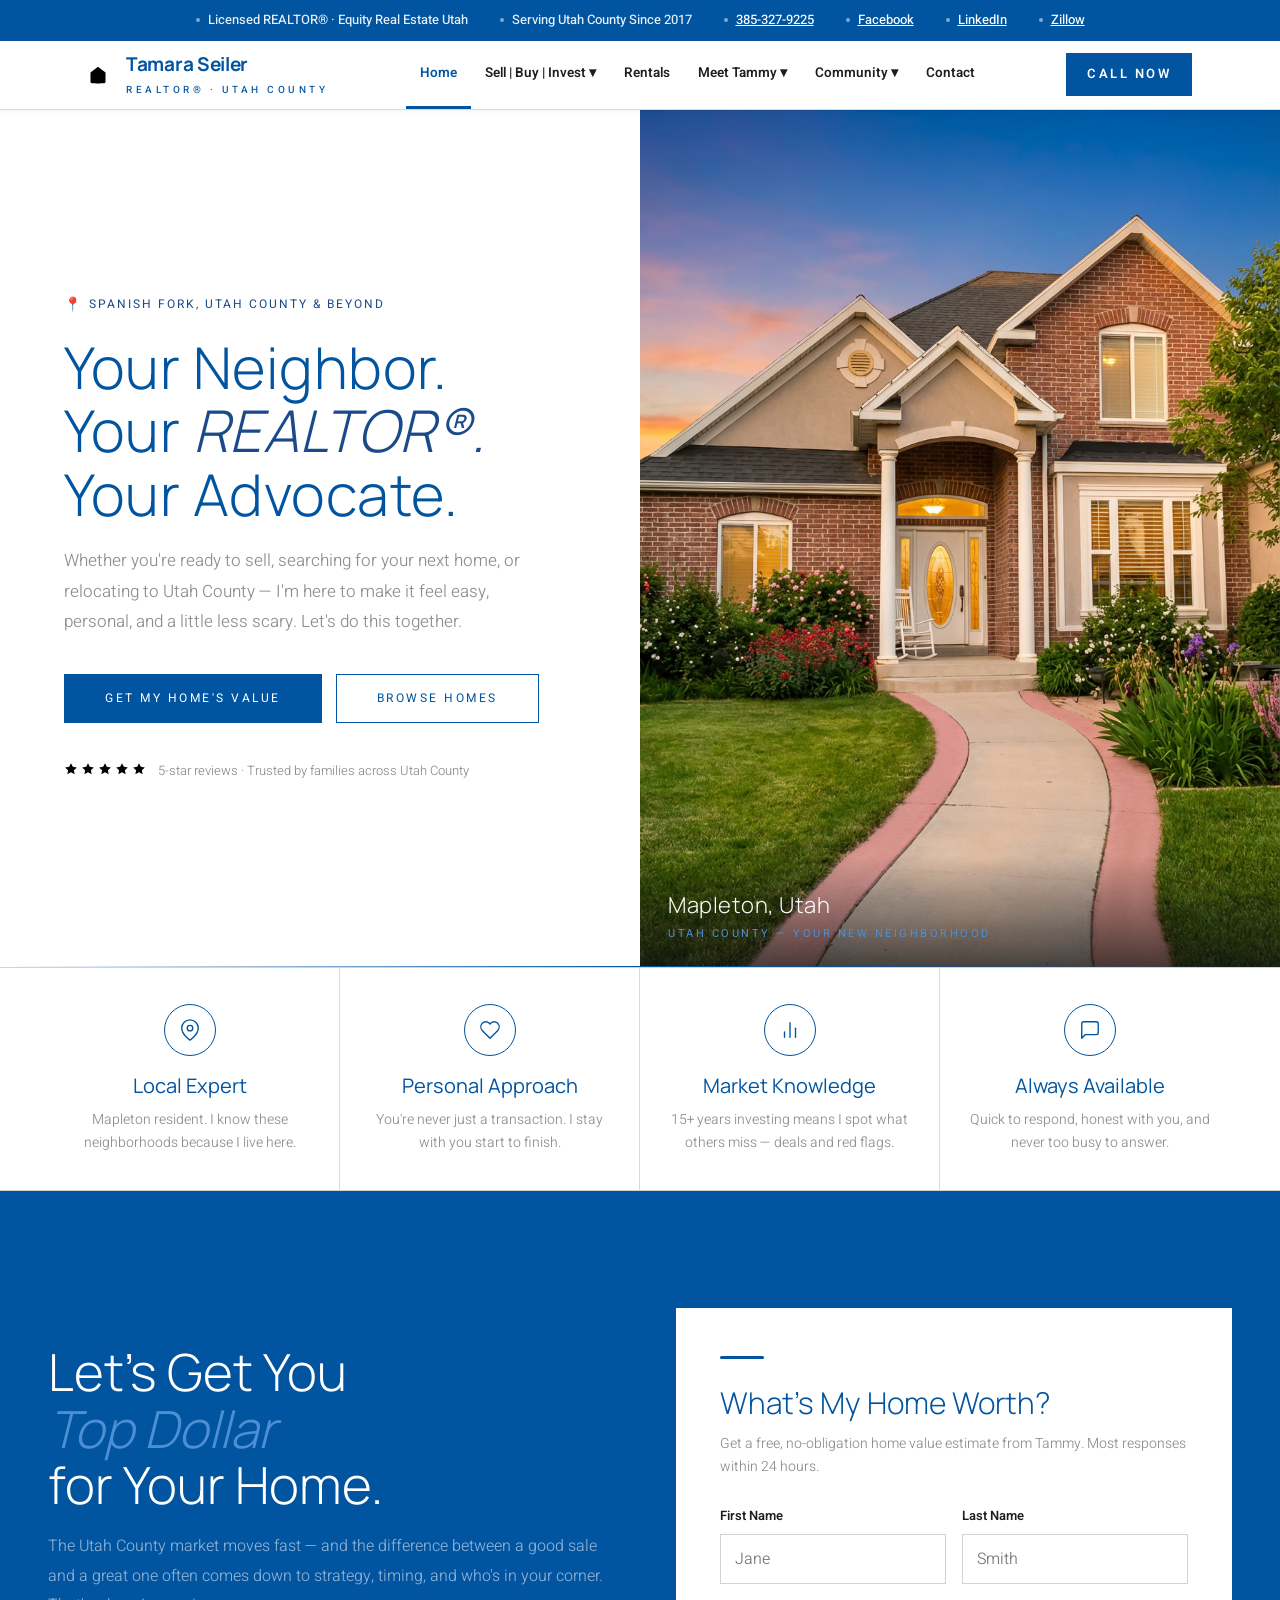
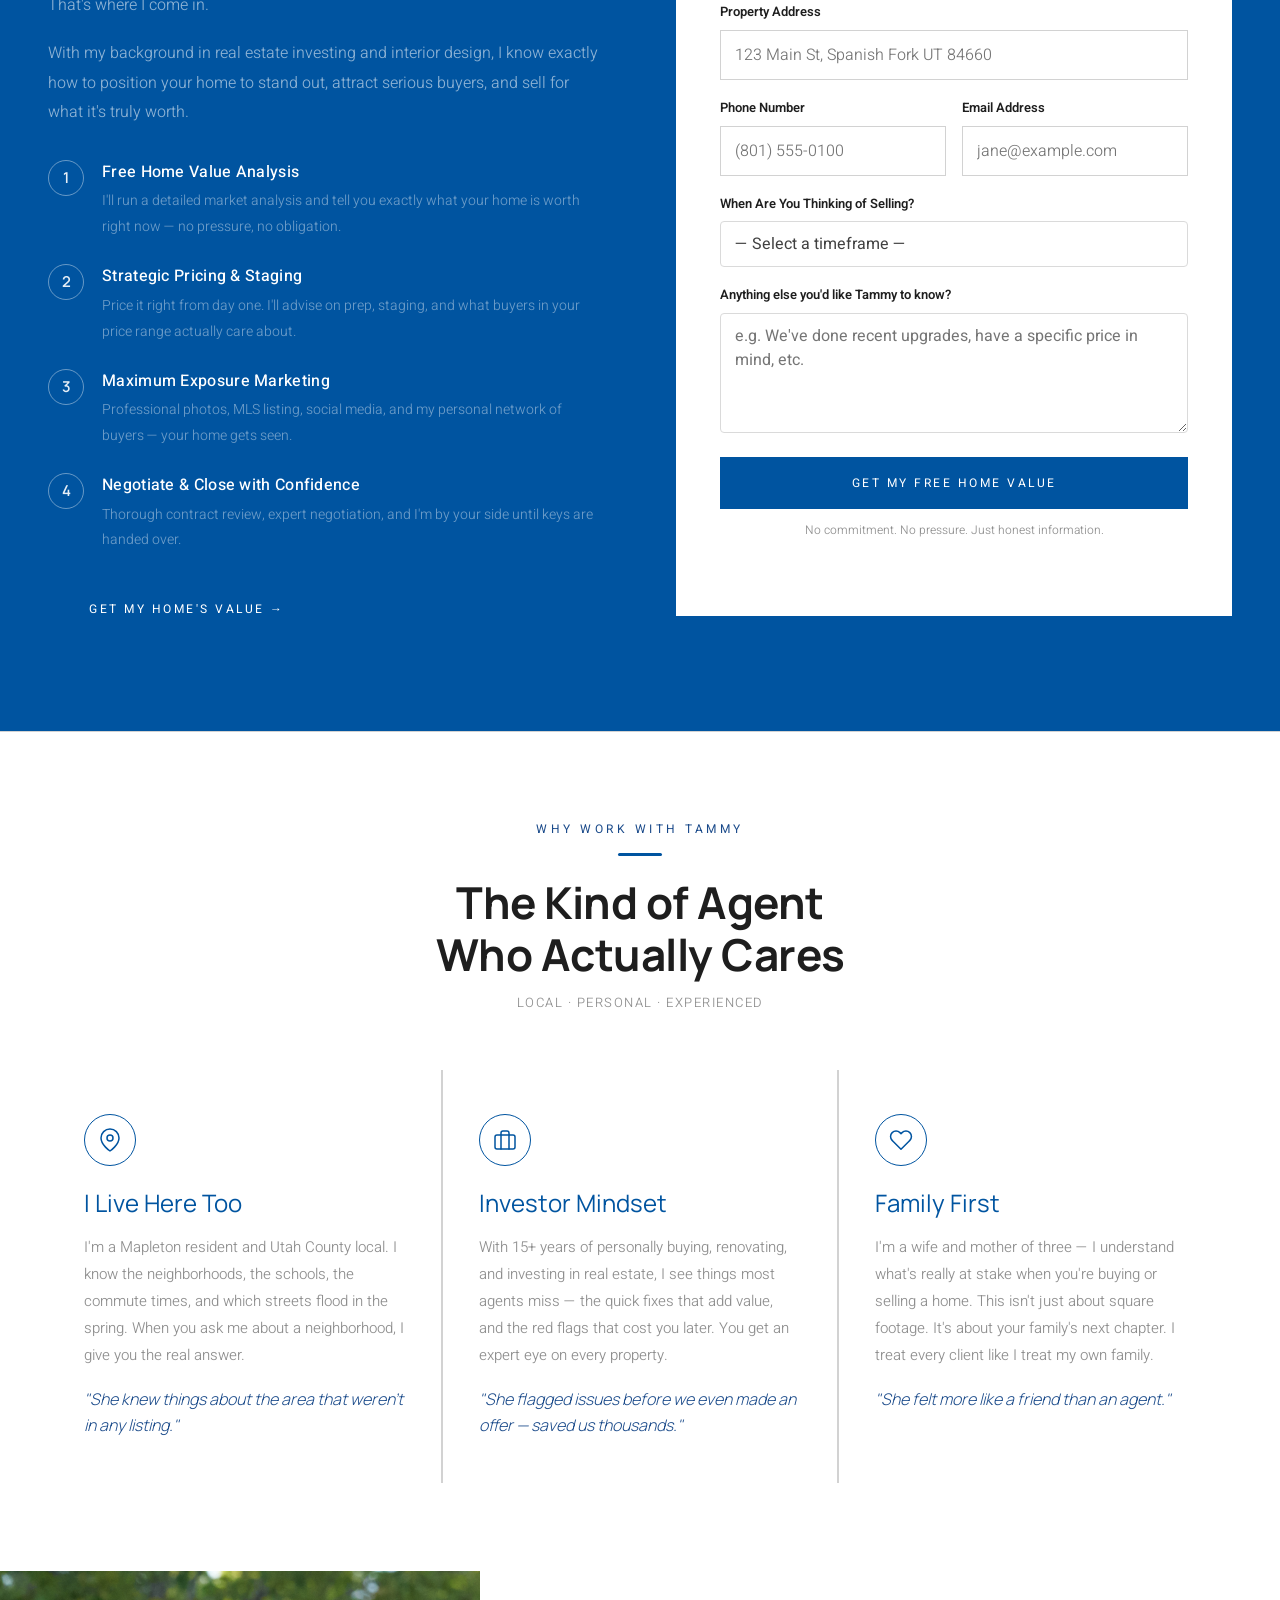
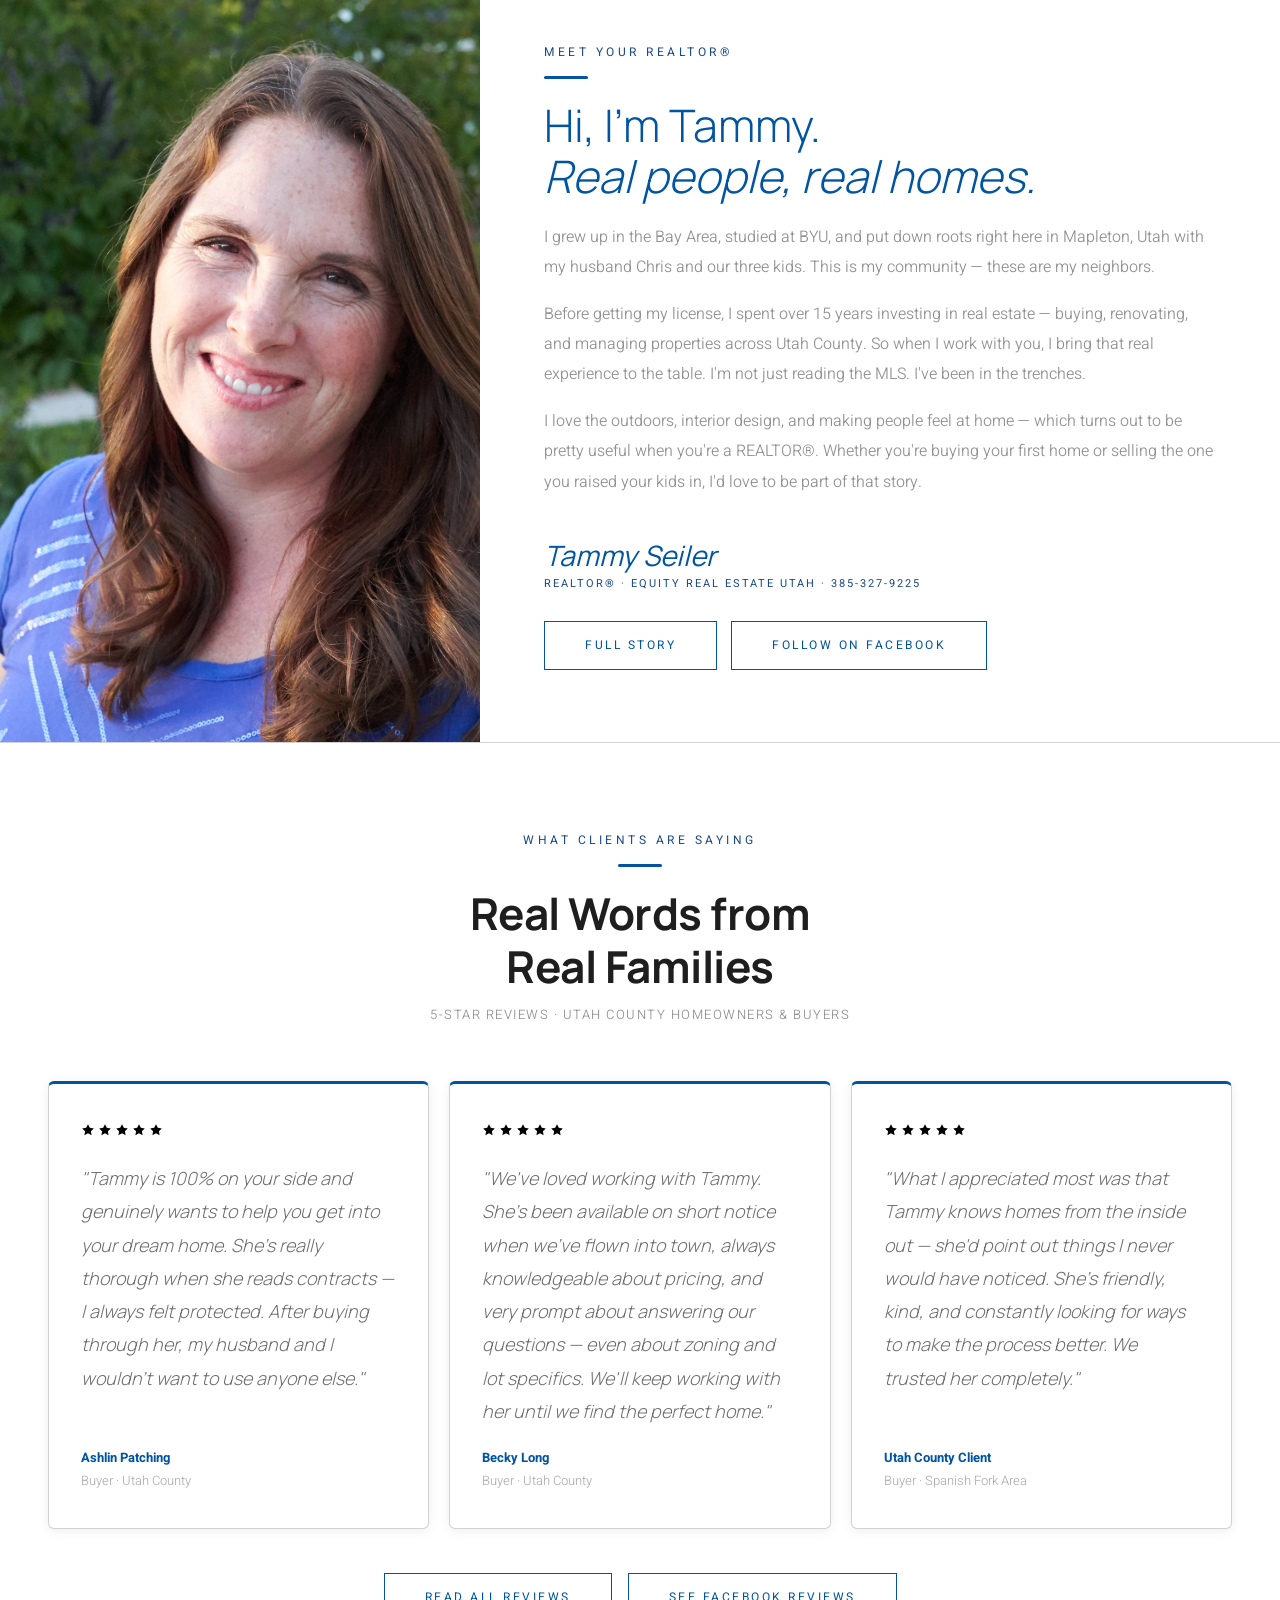
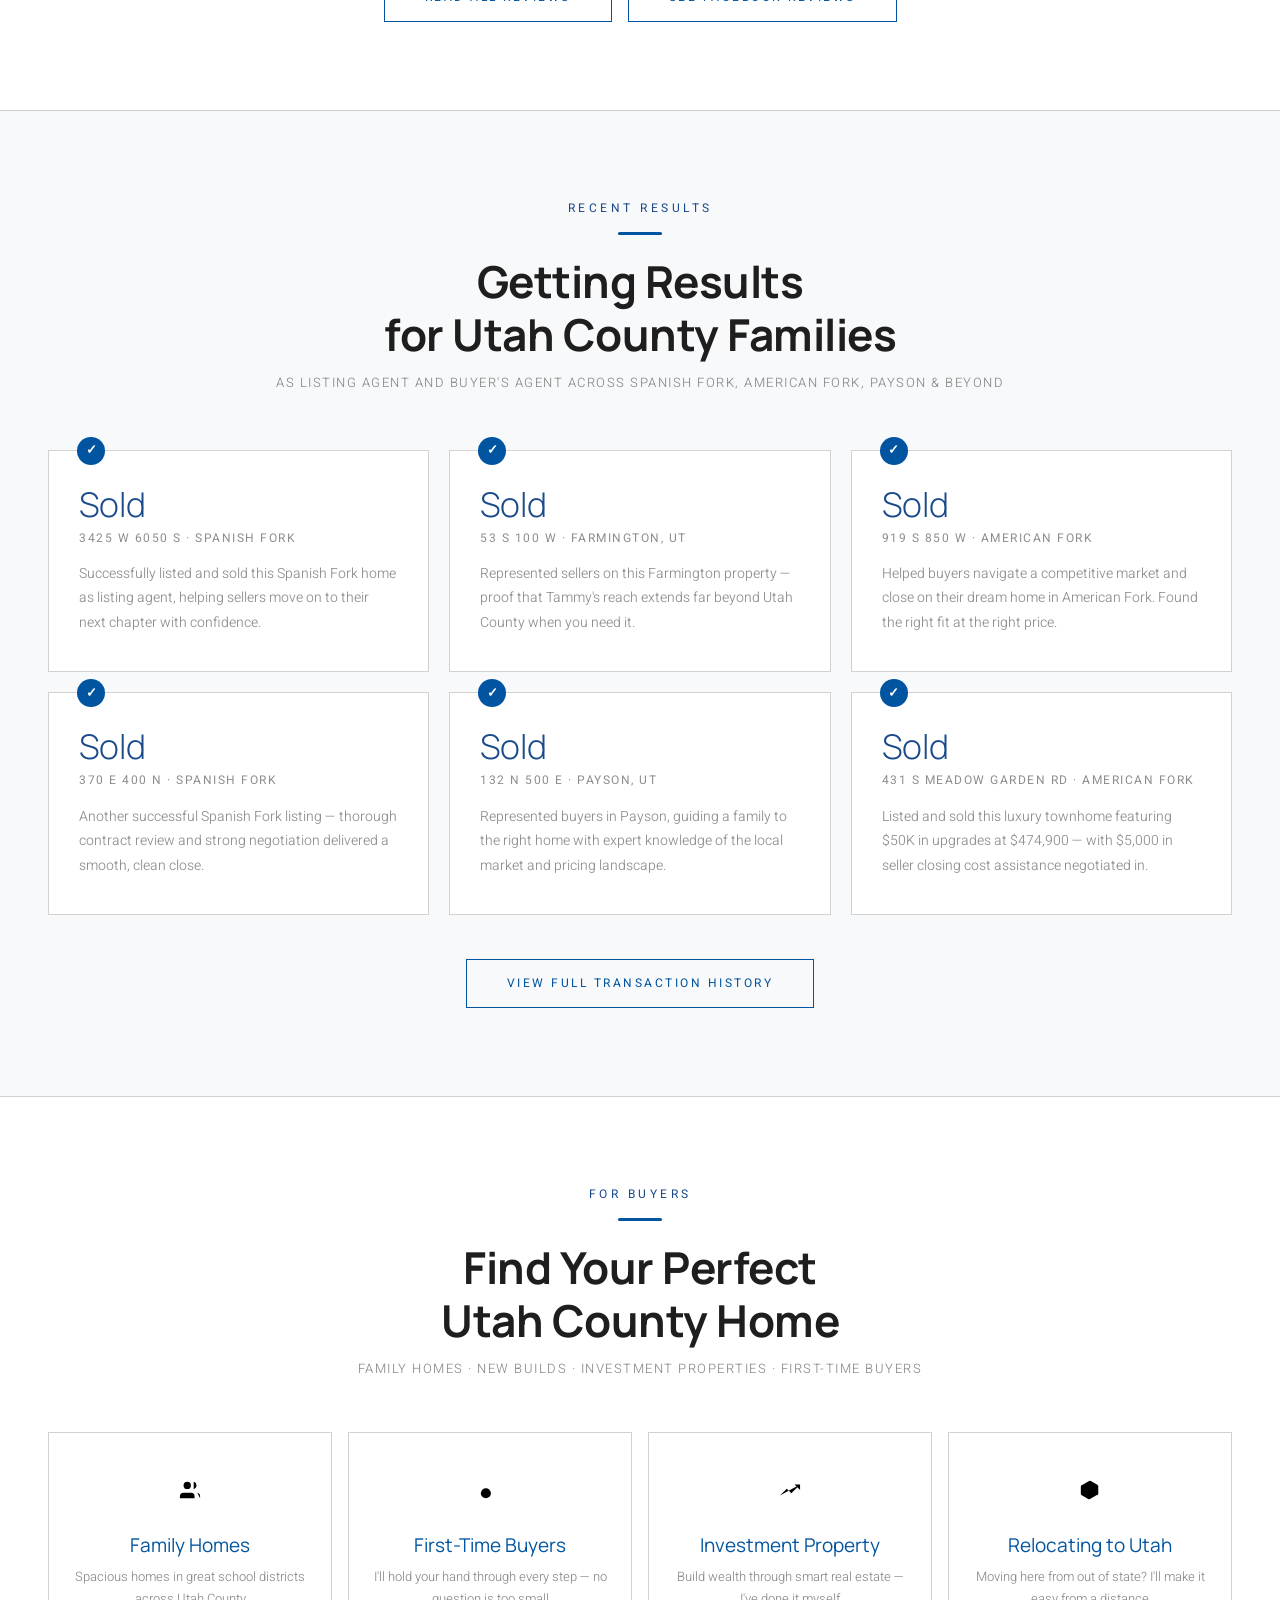
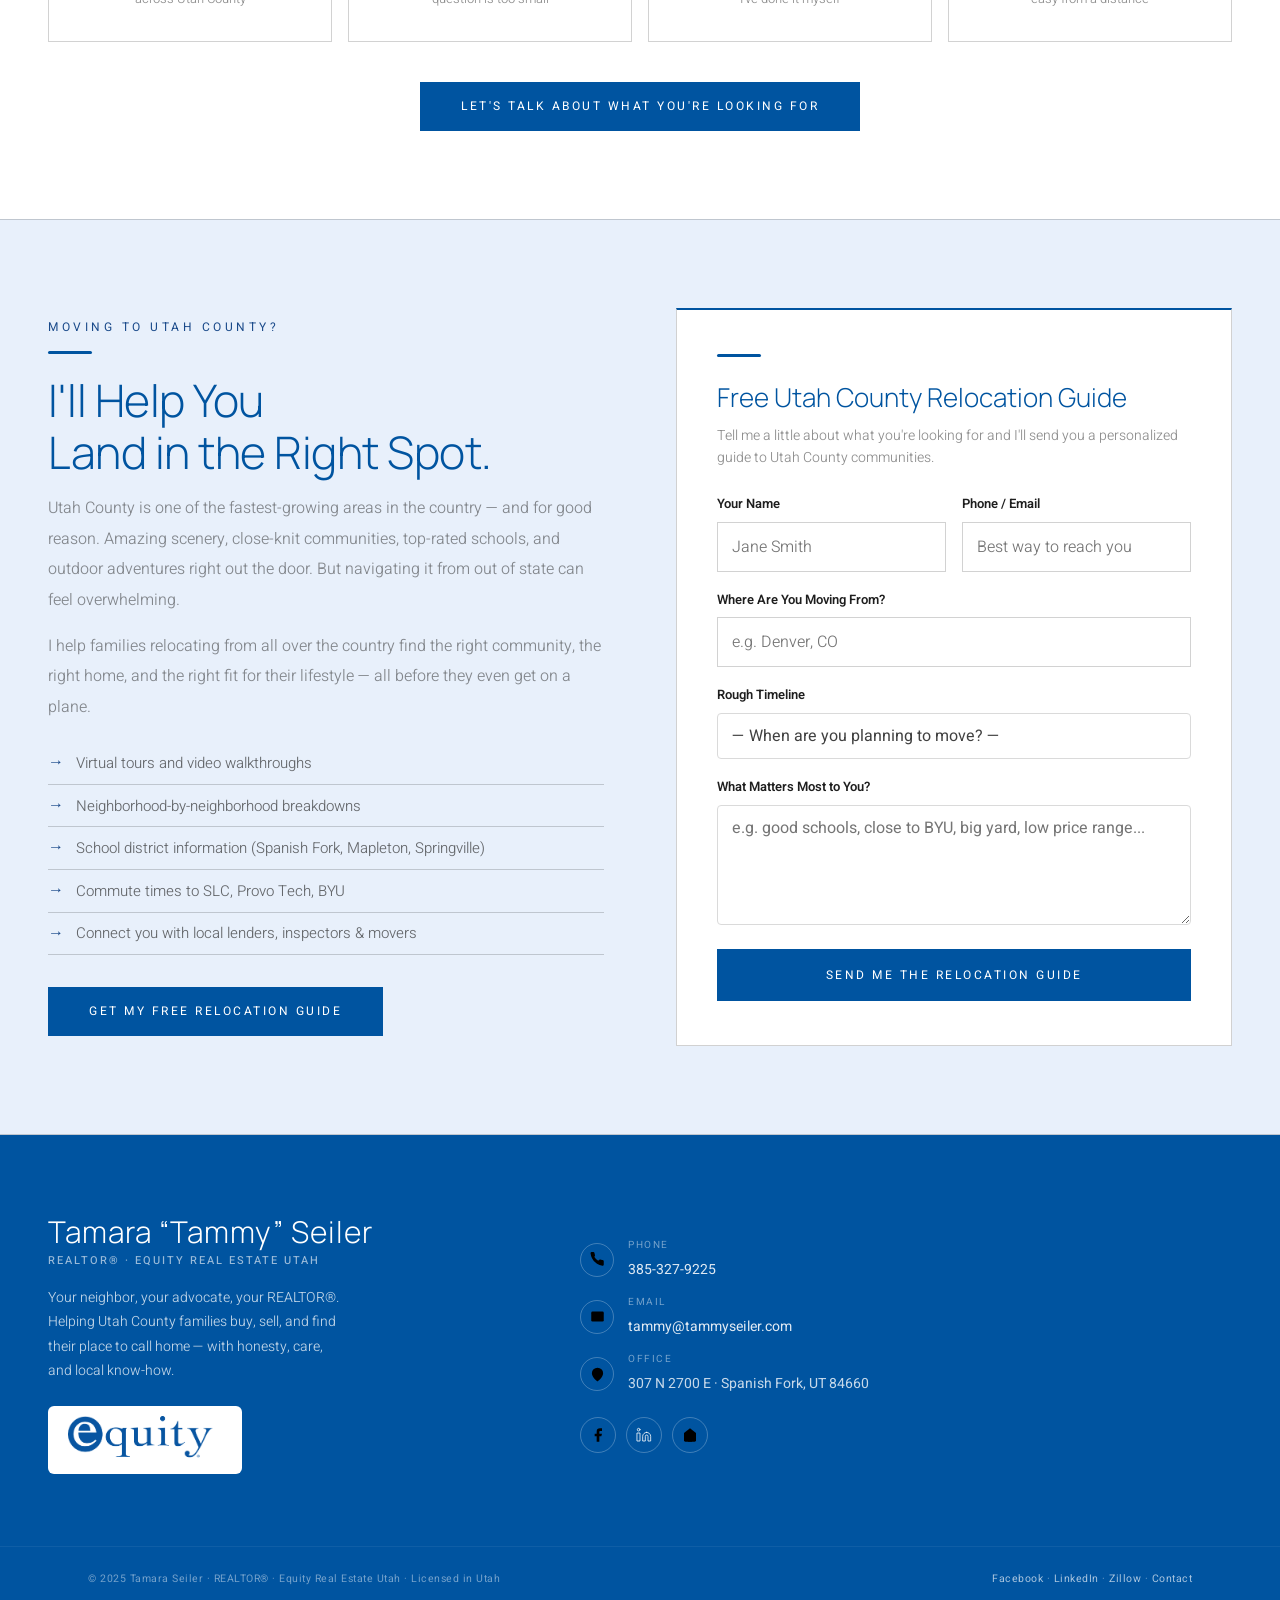
==== commit 0cb8f00a: "Added the images and latest changes" ====
--- a/index.html
+++ b/index.html
@@ -22,7 +22,7 @@
         "url": "https://www.tammyseiler.com",
         "telephone": "+13853279225",
         "email": "tammy@tammyseiler.com",
-        "image": "https://static.wixstatic.com/media/86c47d_b4194c6c45da4a6fa59b21c5eb4eb479~mv2.jpg",
+        "image": "img/tammypic.png",
         "address": {
           "@type": "PostalAddress",
           "streetAddress": "307 N 2700 E",
@@ -54,7 +54,7 @@
         ]
       }
   </script>
-<meta property="og:image" content="https://static.wixstatic.com/media/86c47d_b4194c6c45da4a6fa59b21c5eb4eb479~mv2.jpg"/>
+<meta property="og:image" content="img/tammypic.png"/>
   <meta property="og:url" content="https://www.tammyseiler.com/"/>
 </head>
 <body>
@@ -115,7 +115,7 @@
     </div>
   </div>
   <div class="hero-v5-image">
-    <img src="https://static.wixstatic.com/media/86c47d_b4194c6c45da4a6fa59b21c5eb4eb479~mv2.jpg"
+    <img src="img/hero.png"
          style="object-position: center 40%;"
          alt="Mapleton, Utah — Scenic mountain views"
          loading="eager"/>
@@ -302,7 +302,7 @@
 <section aria-label="About Tamara Seiler">
   <div class="about-split">
     <div class="about-split-img">
-      <img src="https://static.wixstatic.com/media/86c47d_b4194c6c45da4a6fa59b21c5eb4eb479~mv2.jpg"
+      <img src="img/tammypic.png"
            alt="Tamara Seiler, REALTOR® Spanish Fork Utah"
            loading="lazy"/>
     </div>
@@ -539,7 +539,7 @@
               <div class="title">REALTOR&reg; &middot; Equity Real Estate Utah</div>
               <p>Your neighbor, your advocate, your REALTOR&reg;. Helping Utah County families buy, sell, and find their place to call home &mdash; with honesty, care, and local know-how.</p>
               <div style="margin-top:22px;display:inline-block;background:#ffffff;padding:10px 20px;border-radius:6px;">
-                  <img src="equity-logo.png" alt="Equity Real Estate" style="height:48px;width:auto;display:block;" />
+                  <img src="img/equity-logo.png" alt="Equity Real Estate" style="height:48px;width:auto;display:block;" />
               </div>
           </div>
           <div class="footer-brand">
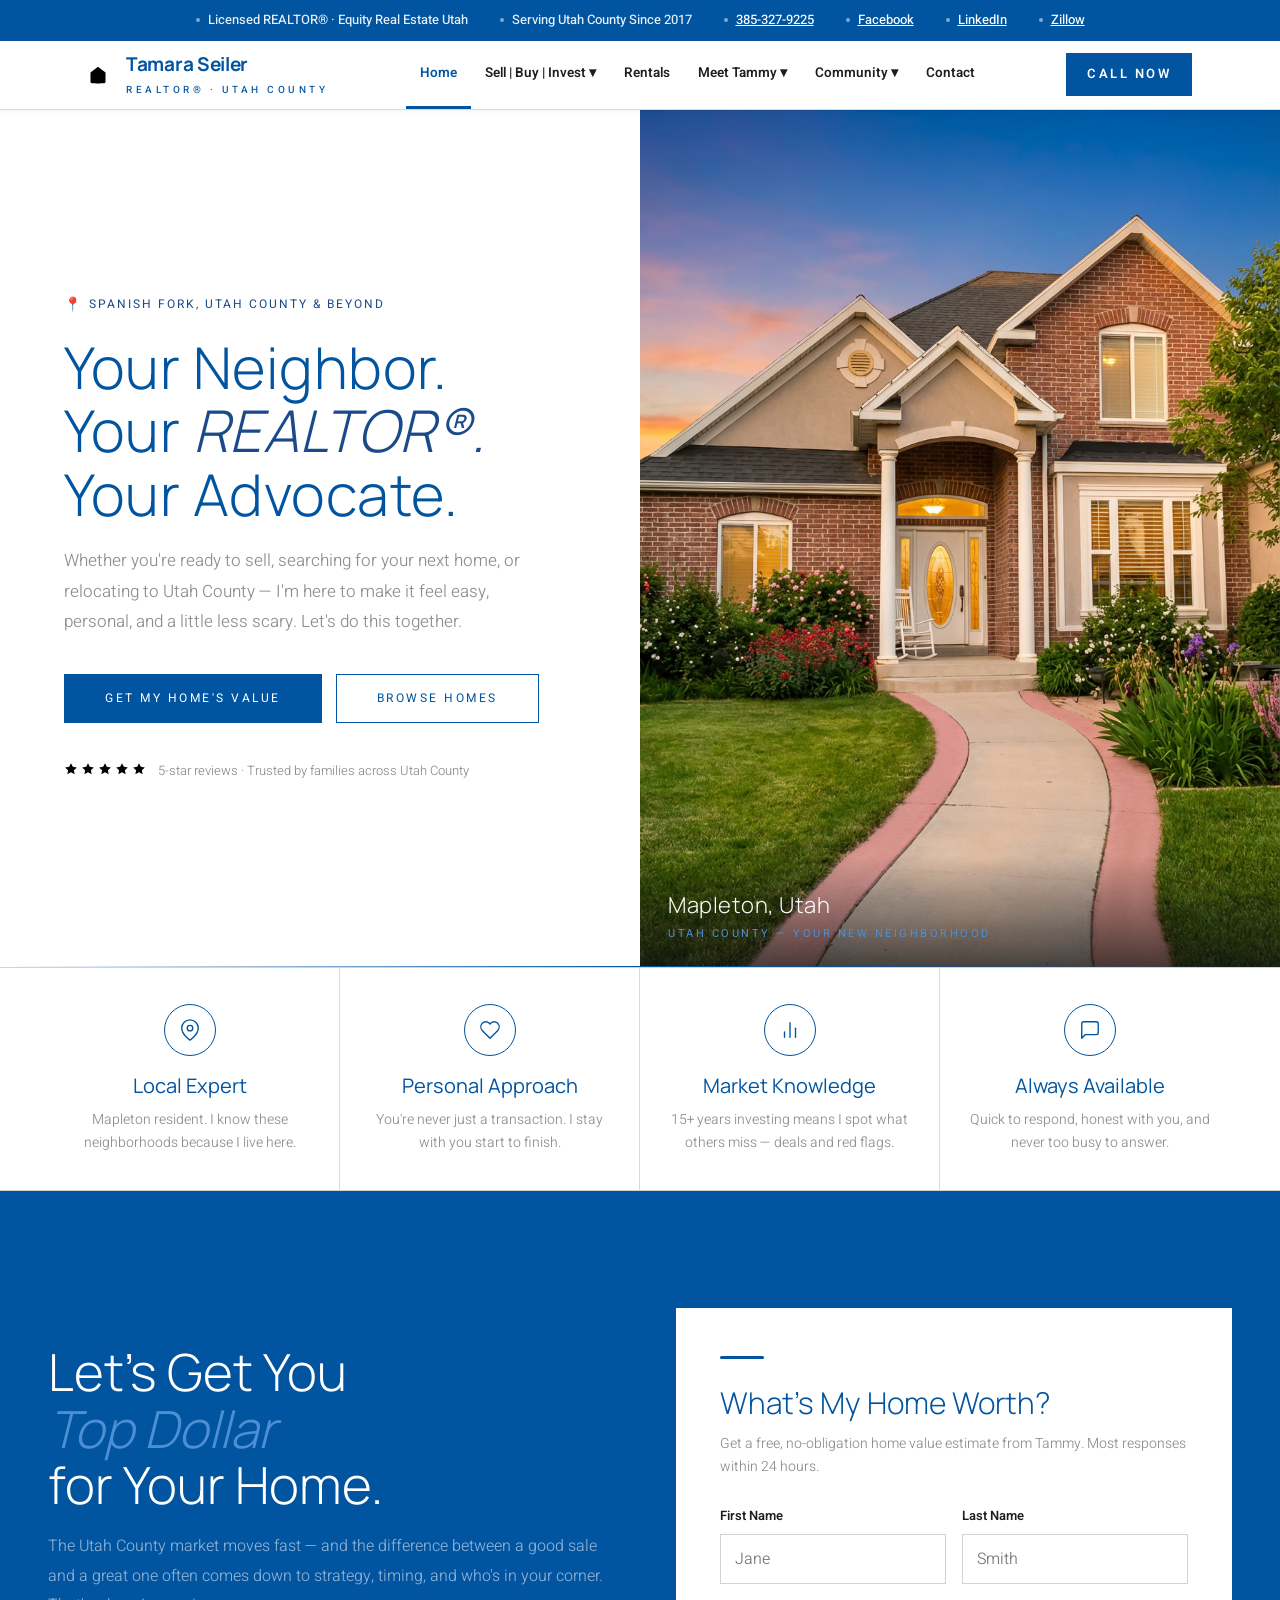
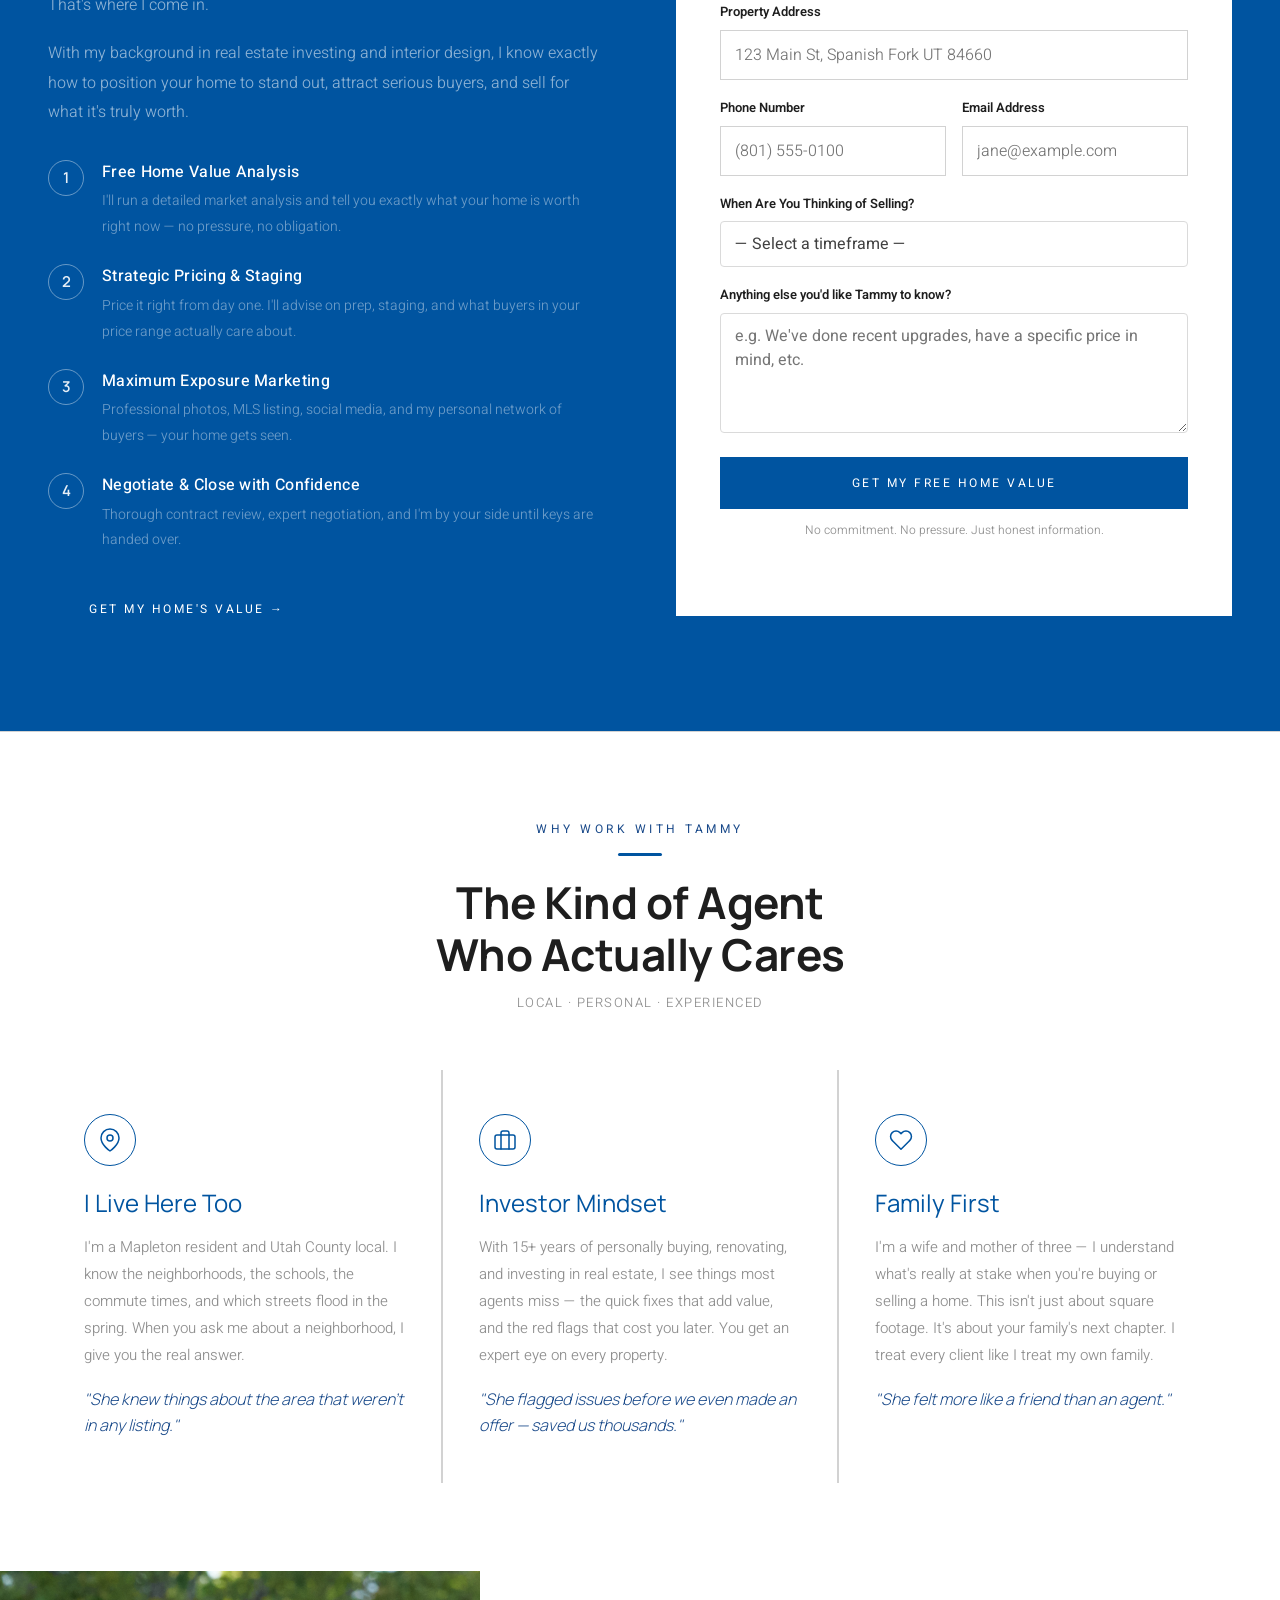
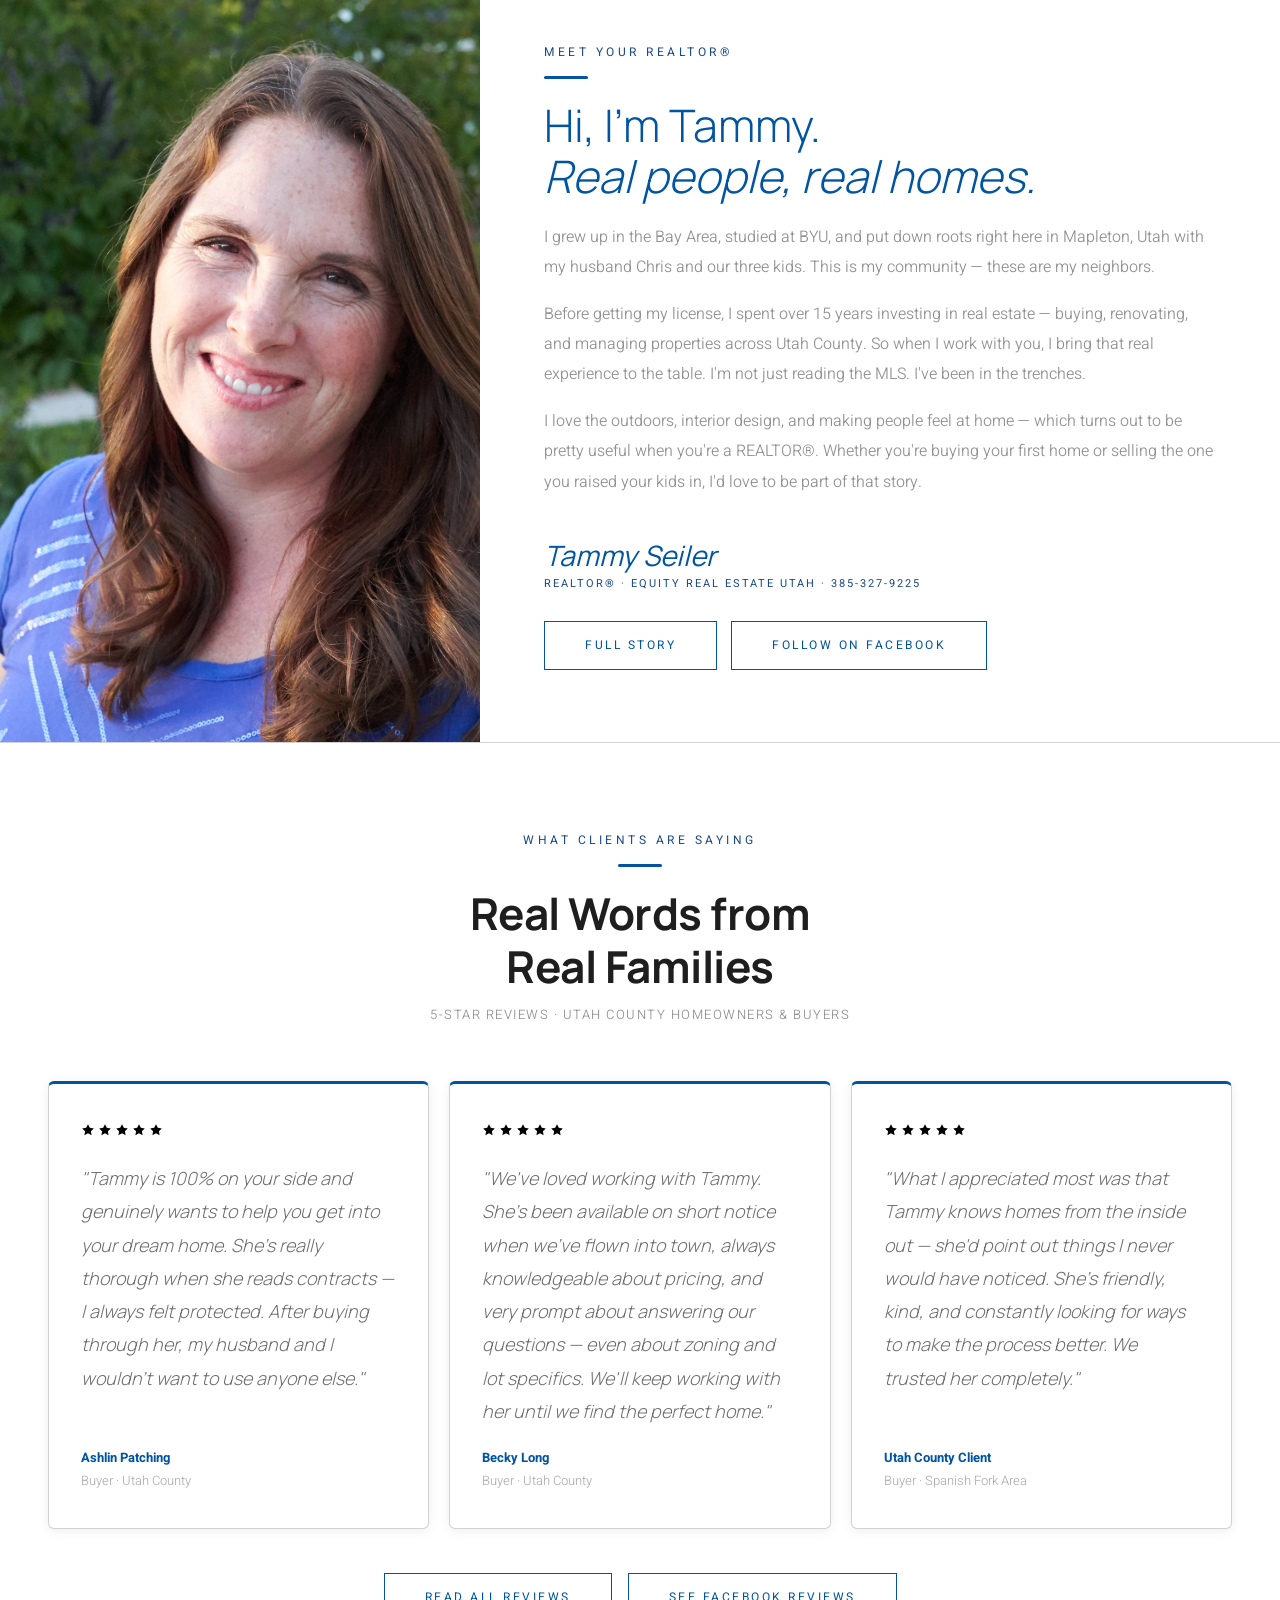
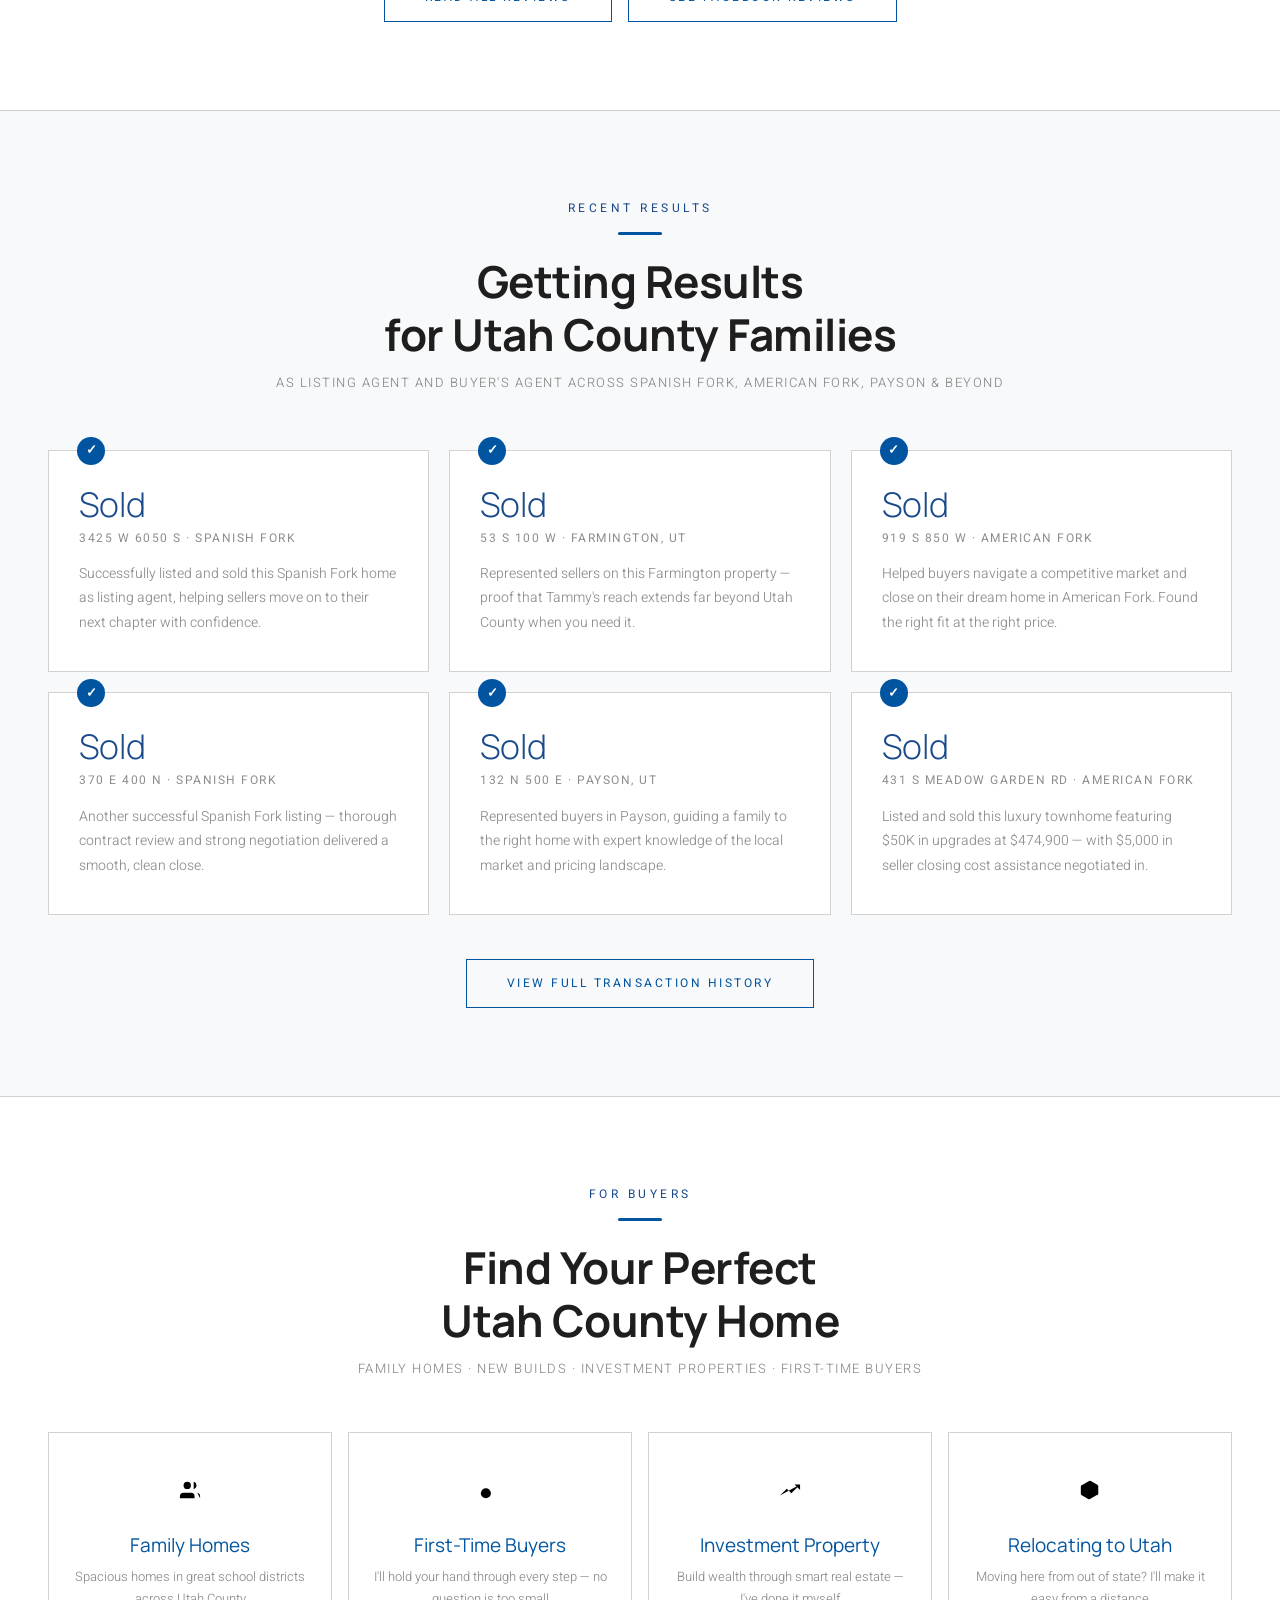
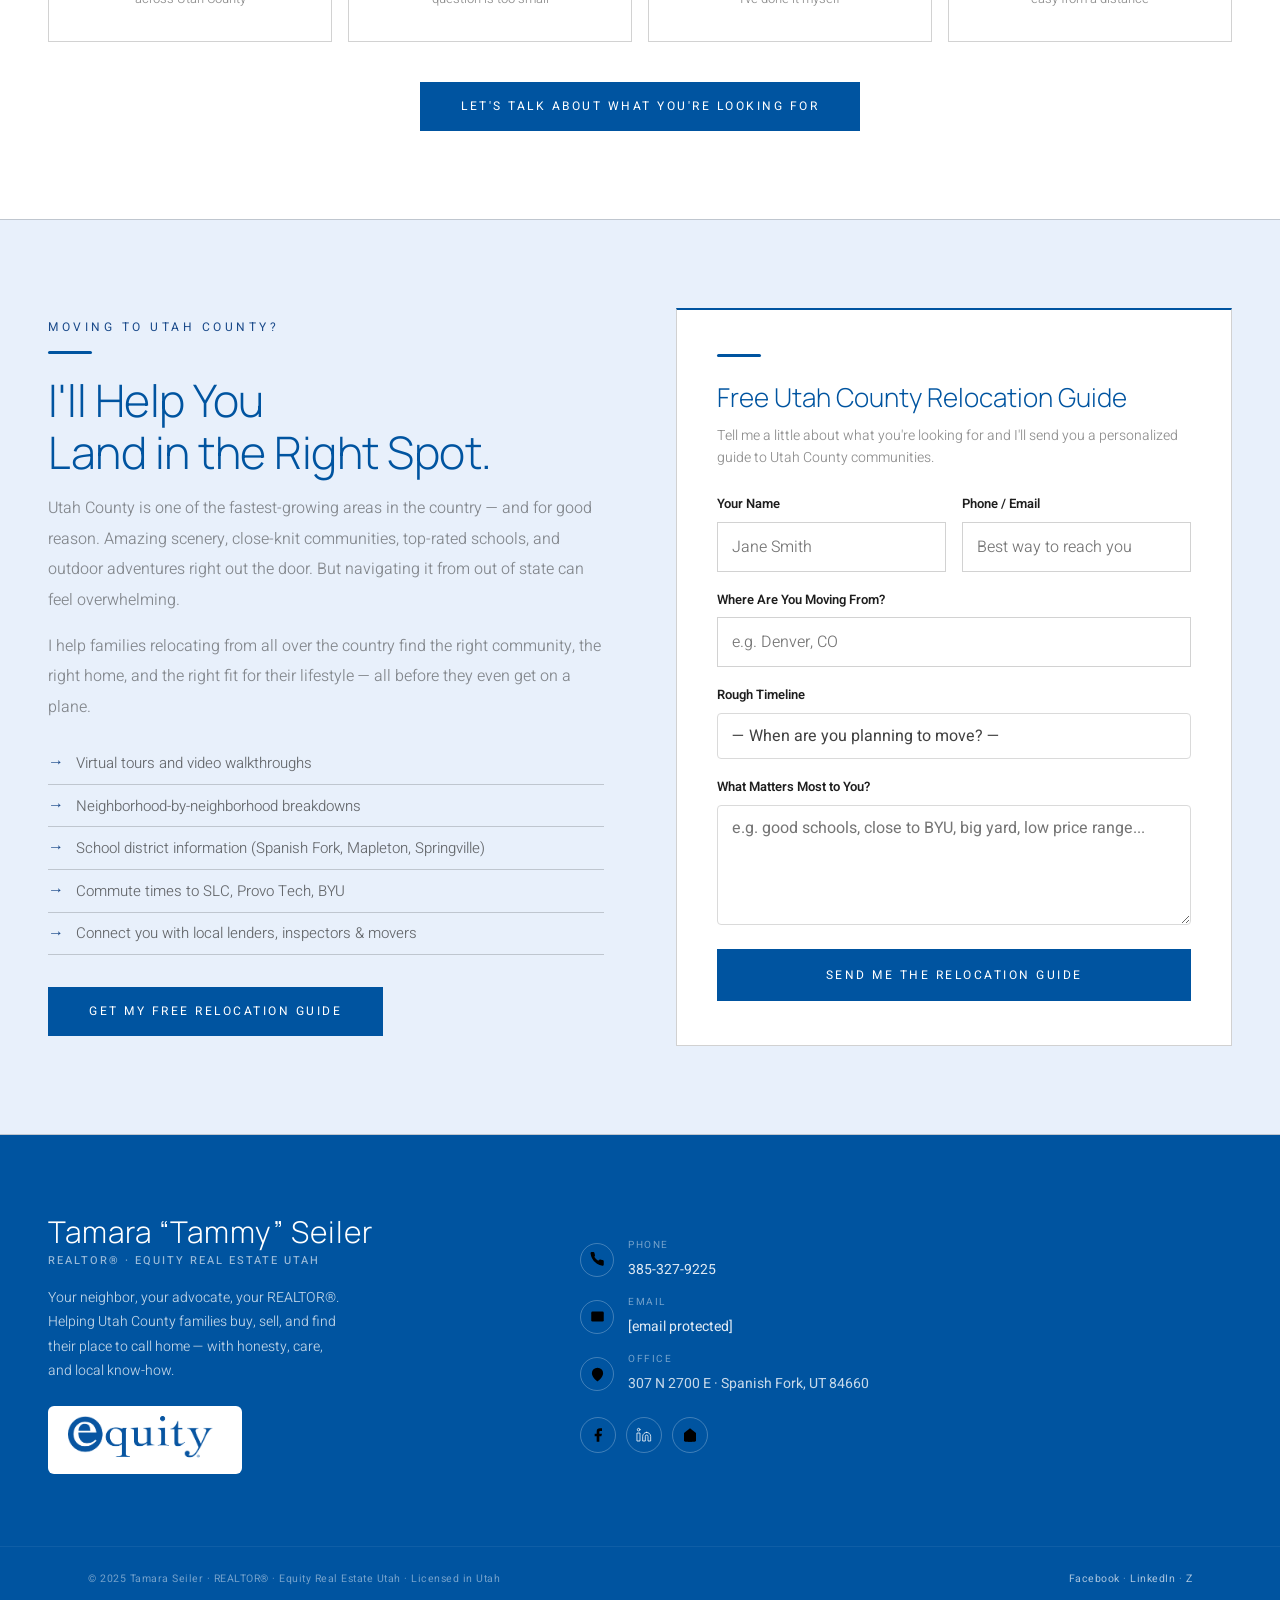
==== commit fa692396: "Maded changes for SEO" ====
--- a/index.html
+++ b/index.html
@@ -3,8 +3,8 @@
 <head>
   <meta charset="UTF-8"/>
   <meta name="viewport" content="width=device-width, initial-scale=1.0"/>
-  <title>Tamara Seiler · REALTOR® | Homes for Sale in Utah County | Spanish Fork, Mapleton, Provo</title>
-  <meta name="description" content="Tamara "Tammy" Seiler is a trusted REALTOR® in Spanish Fork, Utah. Serving Mapleton, Provo, and all of Utah County. Free home value estimates. Call 385-327-9225."/>
+  <title>Tamara Seiler · REALTOR&reg; | Utah County Homes | Spanish Fork</title>
+  <meta name="description" content="Tamara &ldquo;Tammy&rdquo; Seiler is a trusted REALTOR&reg; in Spanish Fork, Utah. Serving Mapleton, Provo, and all of Utah County. Free home value estimates. Call 385-327-9225."/>
   <meta name="keywords" content="realtor Spanish Fork Utah, homes for sale Utah County, Mapleton real estate, Provo homes for sale, sell my home Utah, Tamara Seiler realtor"/>
   <link rel="stylesheet" href="style.css"/>
   <!-- Open Graph -->
@@ -54,7 +54,7 @@
         ]
       }
   </script>
-<meta property="og:image" content="img/tammypic.png"/>
+<meta property="og:image" content="https://www.tammyseiler.com/img/tammypic.png"/>
   <meta property="og:url" content="https://www.tammyseiler.com/"/>
 </head>
 <body>
@@ -545,7 +545,7 @@
           <div class="footer-brand">
               <div style="margin-top:22px;display:flex;flex-direction:column;gap:12px;">
                   <div style="display:flex;align-items:center;gap:14px;"><span style="width:34px;height:34px;border:1px solid rgba(255,255,255,0.25);border-radius:50%;display:flex;align-items:center;justify-content:center;color:rgba(255,255,255,0.75);flex-shrink:0;"><svg width="15" height="15" viewBox="0 0 24 24"><path d="M22 16.92v3a2 2 0 01-2.18 2 19.79 19.79 0 01-8.63-3.07A19.5 19.5 0 013.07 9.5 19.79 19.79 0 01.86 2.18 2 2 0 012.18 0h3a2 2 0 012 1.72 12.84 12.84 0 00.7 2.81 2 2 0 01-.45 2.11L7.09 7.91a16 16 0 006 6l1.27-1.27a2 2 0 012.11-.45 12.84 12.84 0 002.81.7A2 2 0 0122 14.92v2.02z" /></svg></span><div><span style="display:block;font-size:10px;letter-spacing:1.5px;text-transform:uppercase;color:rgba(255,255,255,0.45);margin-bottom:2px;">Phone</span><a href="tel:3853279225" style="color:rgba(255,255,255,0.88);font-size:14px;">385-327-9225</a></div></div>
-                  <div style="display:flex;align-items:center;gap:14px;"><span style="width:34px;height:34px;border:1px solid rgba(255,255,255,0.25);border-radius:50%;display:flex;align-items:center;justify-content:center;color:rgba(255,255,255,0.75);flex-shrink:0;"><svg width="15" height="15" viewBox="0 0 24 24"><rect x="2" y="4" width="20" height="16" rx="2" /><path d="M2 7l10 7L22 7" /></svg></span><div><span style="display:block;font-size:10px;letter-spacing:1.5px;text-transform:uppercase;color:rgba(255,255,255,0.45);margin-bottom:2px;">Email</span><a href="mailto:tammy@tammyseiler.com" style="color:rgba(255,255,255,0.88);font-size:14px;">tammy@tammyseiler.com</a></div></div>
+                  <div style="display:flex;align-items:center;gap:14px;"><span style="width:34px;height:34px;border:1px solid rgba(255,255,255,0.25);border-radius:50%;display:flex;align-items:center;justify-content:center;color:rgba(255,255,255,0.75);flex-shrink:0;"><svg width="15" height="15" viewBox="0 0 24 24"><rect x="2" y="4" width="20" height="16" rx="2" /><path d="M2 7l10 7L22 7" /></svg></span><div><span style="display:block;font-size:10px;letter-spacing:1.5px;text-transform:uppercase;color:rgba(255,255,255,0.45);margin-bottom:2px;">Email</span><a href="/cdn-cgi/l/email-protection#3c485d5151457c485d5151454f595550594e125f5351" style="color:rgba(255,255,255,0.88);font-size:14px;"><span class="__cf_email__" data-cfemail="4135202c2c380135202c2c383224282d24336f222e2c">[email&#160;protected]</span></a></div></div>
                   <div style="display:flex;align-items:center;gap:14px;"><span style="width:34px;height:34px;border:1px solid rgba(255,255,255,0.25);border-radius:50%;display:flex;align-items:center;justify-content:center;color:rgba(255,255,255,0.75);flex-shrink:0;"><svg width="15" height="15" viewBox="0 0 24 24"><path d="M21 10c0 7-9 13-9 13s-9-6-9-13a9 9 0 0118 0z" /><circle cx="12" cy="10" r="3" /></svg></span><div><span style="display:block;font-size:10px;letter-spacing:1.5px;text-transform:uppercase;color:rgba(255,255,255,0.45);margin-bottom:2px;">Office</span><span style="color:rgba(255,255,255,0.78);font-size:14px;">307 N 2700 E &middot; Spanish Fork, UT 84660</span></div></div>
               </div>
               <div style="margin-top:20px;display:flex;gap:10px;align-items:center;flex-wrap:wrap;">
@@ -560,11 +560,4 @@
     <span>
       <a href="https://www.facebook.com/tamara.utah.homes/" target="_blank" rel="noopener">Facebook</a> &middot;
       <a href="https://www.linkedin.com/in/tammy-seiler" target="_blank" rel="noopener">LinkedIn</a> &middot;
-      <a href="https://www.zillow.com/profile/Tammys-Realty" target="_blank" rel="noopener">Zillow</a> &middot;
-      <a href="contact.html">Contact</a>
-    </span>
-  </div>
-</footer>
-<script src="main.js"></script>
-</body>
-</html>
+      <a href="https://www.zillow.com/profile/Tammys-Realty" target="_blank" rel="noopener">Z
